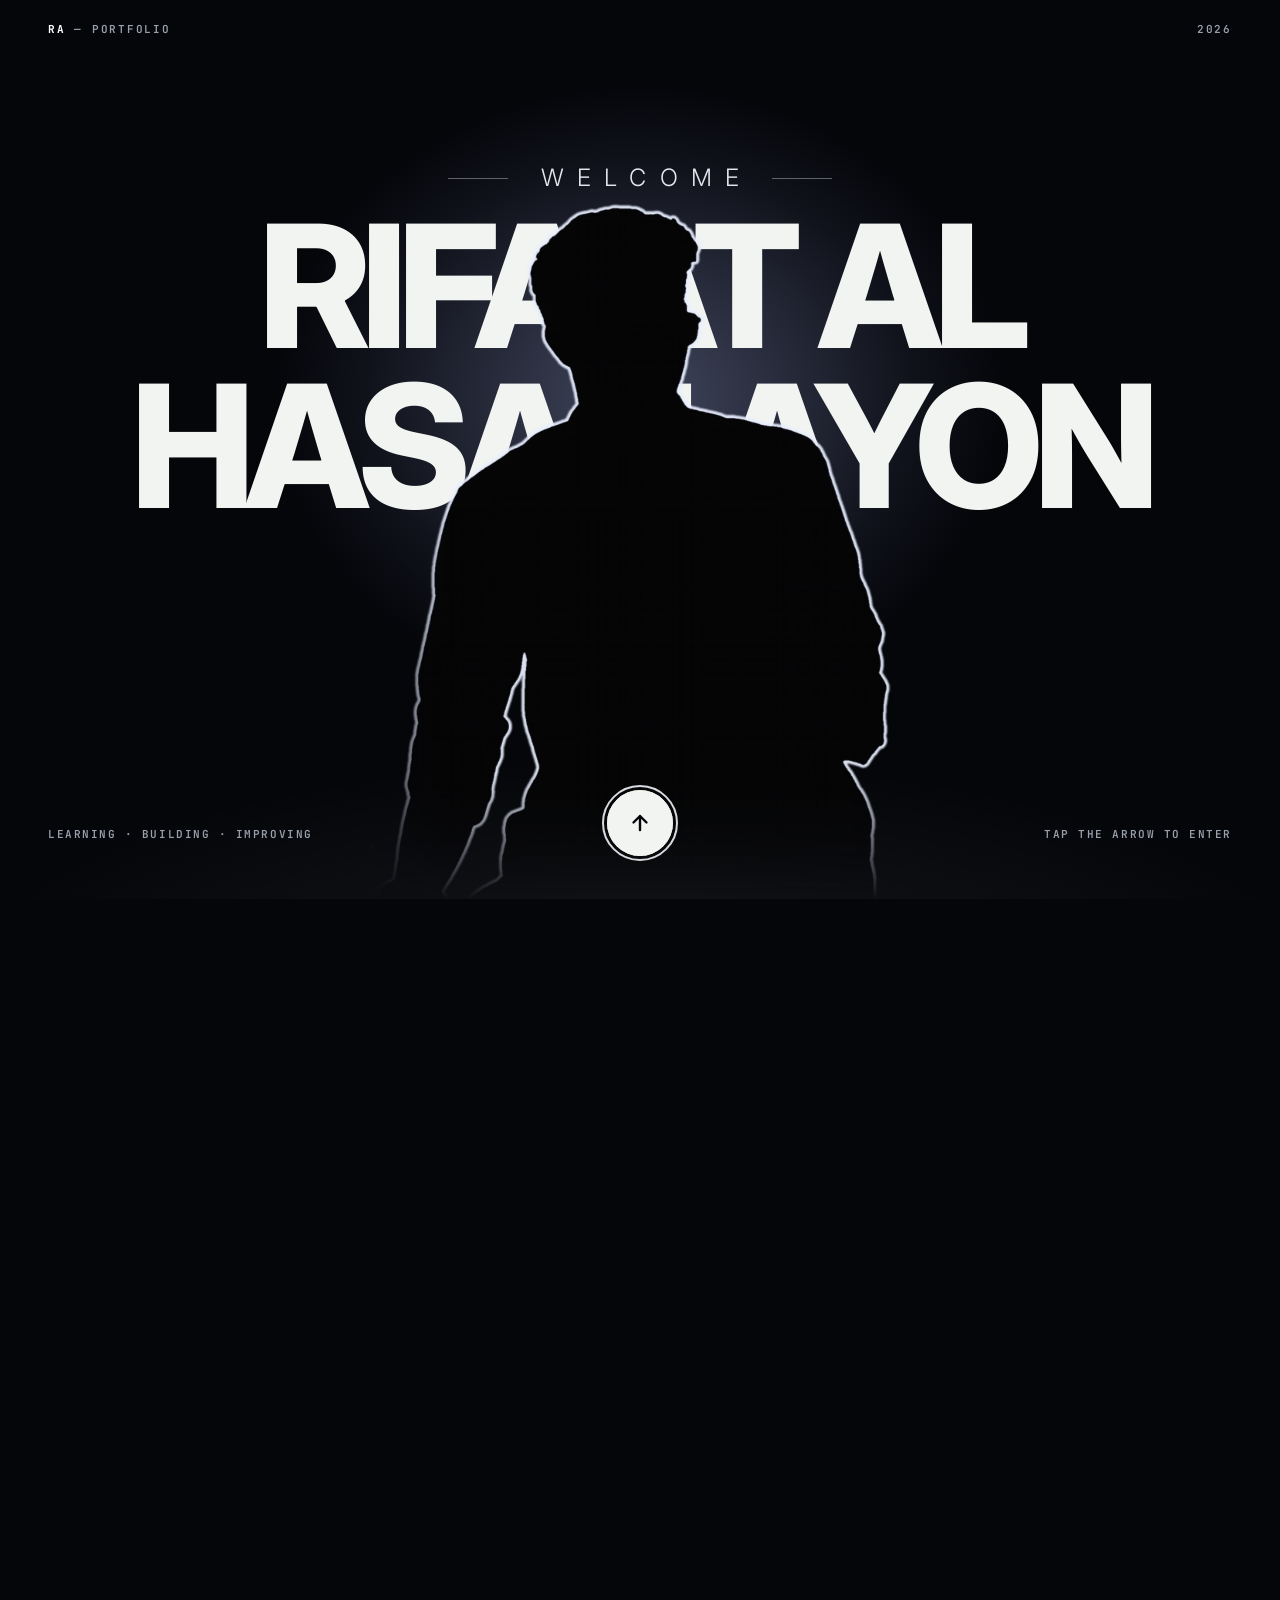
==== index.html @ 9854d2eb "Update index.html" ====
<!doctype html>
<html lang="en">
<head>
<meta charset="utf-8">
<meta name="viewport" content="width=device-width,initial-scale=1,viewport-fit=cover">
<meta name="theme-color" content="#05060a">
<meta name="color-scheme" content="dark">
<title>Rifaat Al Hasan Ayon — Software Engineering Student &amp; Android Customizer</title>
<meta name="description" content="First-year Software Engineering student at Daffodil International University. Builder of KeySprint Cafe, Neon City and EchoLink. Learning · Building · Improving.">
<meta property="og:type" content="website">
<meta property="og:title" content="Rifaat Al Hasan Ayon — Software Engineering Student">
<meta property="og:description" content="First-year Software Engineering student at Daffodil International University. Builder of KeySprint Cafe, Neon City and EchoLink. Learning · Building · Improving.">
<meta property="og:url" content="https://alhasanayon26.github.io/Al-Hasan-Ayon/"><link rel="canonical" href="https://alhasanayon26.github.io/Al-Hasan-Ayon/"><meta property="og:locale" content="en_US">
<meta property="og:image" content="https://alhasanayon26.github.io/Al-Hasan-Ayon/preview.jpg?v=4"><meta property="og:image:secure_url" content="https://alhasanayon26.github.io/Al-Hasan-Ayon/preview.jpg?v=4"><meta property="og:image:type" content="image/jpeg">
<meta property="og:image:width" content="1200"><meta property="og:image:height" content="630"><meta property="og:image:alt" content="Rifaat Al Hasan Ayon — Software Engineering Student"><meta property="og:site_name" content="Rifaat Al Hasan Ayon">
<meta name="twitter:card" content="summary_large_image">
<meta name="twitter:title" content="Rifaat Al Hasan Ayon — Software Engineering Student">
<meta name="twitter:description" content="First-year Software Engineering student at Daffodil International University. Builder of KeySprint Cafe, Neon City and EchoLink. Learning · Building · Improving.">
<meta name="twitter:image" content="https://alhasanayon26.github.io/Al-Hasan-Ayon/preview.jpg?v=4"><meta name="twitter:image:alt" content="Rifaat Al Hasan Ayon — Software Engineering Student">
<script type="application/ld+json">{"@context":"https://schema.org","@type":"Person","name":"Rifaat Al Hasan Ayon","image":"https://imgproxy.gamma.app/resize/quality:80/resizing_type:fit/width:2000/https://cdn.gamma.app/8jzavov73mvmwgk/5b1c393b6f5b474b918b7d18665056ca/original/WhatsApp-Image-2026-10-31-at-02.31.56-modified.png","alumniOf":{"@type":"CollegeOrUniversity","name":"Daffodil International University"},"sameAs":["https://github.com/alhasanayon26","https://www.linkedin.com/in/alhasanayon26"]}</script>
<link rel="icon" href="data:image/svg+xml,%3Csvg xmlns='http://www.w3.org/2000/svg' viewBox='0 0 48 48'%3E%3Crect width='48' height='48' rx='13' fill='white'/%3E%3Cpath fill='%230a0c0e' d='M24.00 6.00L29.19 17.00L18.81 17.00ZM16.92 21.00L31.08 21.00L35.81 31.00L24.00 25.80L12.19 31.00ZM10.31 35.00L19.81 35.00L16.03 43.00L6.53 43.00ZM28.19 35.00L37.69 35.00L41.47 43.00L31.97 43.00Z'/%3E%3C/svg%3E">
<link rel="preconnect" href="https://fonts.googleapis.com"><link rel="preconnect" href="https://fonts.gstatic.com" crossorigin>
<link href="https://fonts.googleapis.com/css2?family=Inter:wght@300;400;500;600;700;800&family=JetBrains+Mono:wght@500;600;700&family=Reem+Kufi:wght@500;700&family=Shippori+Mincho:wght@500;700;800&display=swap" rel="stylesheet" media="print" onload="this.media='all'"><noscript><link href="https://fonts.googleapis.com/css2?family=Inter:wght@300;400;500;600;700;800&family=JetBrains+Mono:wght@500;600;700&family=Reem+Kufi:wght@500;700&family=Shippori+Mincho:wght@500;700;800&display=swap" rel="stylesheet"></noscript>
<script>document.documentElement.className='js'+(location.hash.length>1?' entered':' is-splash pre')</script>
<style>
:root{color-scheme:dark;--bg:#05060a;--text:#f2f4f1;--muted:#9aa3ad;--subtle:#7a8490;--line:rgba(255,255,255,.1);--line2:rgba(255,255,255,.22);--pop:#c7f36b;--r:22px;--out:cubic-bezier(.16,1,.3,1);--curtain:cubic-bezier(.77,0,.18,1)}
*,::before,::after{box-sizing:border-box}
html{overflow-x:clip;scroll-behavior:smooth;scroll-padding-top:84px;scrollbar-gutter:stable;-webkit-text-size-adjust:100%;background:var(--bg)}
html.is-splash,html.is-splash body{overflow:hidden;height:100%}
body{margin:0;background:transparent;color:var(--text);font:15px/1.7 Inter,system-ui,-apple-system,"Segoe UI",Roboto,sans-serif;-webkit-font-smoothing:antialiased;overflow-x:clip;text-wrap:pretty}
h1,h2,h3,h4,p,ul{margin:0}h1,h2,h3{letter-spacing:-.045em}ul{padding:0}
a{color:inherit;text-decoration:none}img,svg{display:block}
::selection{background:#f2f4f1;color:#05060a}
:focus-visible{outline:2px solid #fff;outline-offset:3px;border-radius:6px}main:focus{outline:none}
.wrap{width:min(1160px,calc(100% - 40px));margin-inline:auto}
html.pre header,html.pre main,html.pre footer,html.pre .mt{visibility:hidden}
/* ambient: static layers, painted once */
.bg{position:fixed;inset:0;z-index:-2;background:radial-gradient(60% 50% at 88% -8%,rgba(86,98,170,.22),transparent 70%),radial-gradient(50% 42% at -6% 62%,rgba(40,70,110,.16),transparent 70%),var(--bg)}
.bg::after{content:"";position:absolute;inset:0;opacity:.3;background-image:linear-gradient(var(--line) 1px,transparent 1px),linear-gradient(90deg,var(--line) 1px,transparent 1px);background-size:64px 64px;-webkit-mask-image:radial-gradient(ellipse at 50% 15%,#000,transparent 70%);mask-image:radial-gradient(ellipse at 50% 15%,#000,transparent 70%)}
#spot{position:fixed;top:0;left:0;width:520px;height:520px;margin:-260px 0 0 -260px;border-radius:50%;pointer-events:none;z-index:-1;background:radial-gradient(circle,rgba(255,255,255,.055),transparent 65%);transition:transform .35s cubic-bezier(.2,.7,.2,1);transform:translate3d(-999px,-999px,0)}
#bar{position:fixed;top:0;left:0;right:0;height:2px;transform:scaleX(0);transform-origin:50% 100%;background:linear-gradient(90deg,#fff,var(--pop));z-index:90}
/* cards */
.glass{position:relative;overflow:hidden;border:1px solid var(--line);border-radius:var(--r);background:linear-gradient(160deg,rgba(255,255,255,.05),rgba(255,255,255,.018));box-shadow:inset 0 1px 0 rgba(255,255,255,.06),0 24px 60px -34px rgba(0,0,0,.9);transition:border-color .3s}
.glass::before{content:"";position:absolute;inset:0;background:radial-gradient(420px circle at var(--mx,50%) var(--my,0%),rgba(255,255,255,.08),transparent 60%);opacity:0;transition:opacity .35s;pointer-events:none}
.glass:hover{border-color:var(--line2)}.glass:hover::before{opacity:1}
.tilt{transition:transform .5s var(--out),border-color .3s}
.tilt.on{transform:perspective(900px) rotateX(var(--rx,0deg)) rotateY(var(--ry,0deg))}
/* nav */
header{position:fixed;top:12px;left:0;right:0;z-index:60;pointer-events:none;transition:top .4s var(--out)}
header.scrolled{top:8px}
nav{pointer-events:auto;position:relative;display:flex;align-items:center;gap:16px;padding:8px 10px 8px 16px;border-radius:999px;background:rgba(8,10,14,.94);transition:box-shadow .4s}
header.scrolled nav{box-shadow:0 18px 40px -16px rgba(0,0,0,.85),0 0 0 1px rgba(255,255,255,.14)}
.brand{display:flex;align-items:center;gap:10px;font-weight:700;letter-spacing:-.02em;white-space:nowrap}
.mark{position:relative;width:36px;height:36px;border-radius:11px;display:block;overflow:hidden;flex:none;background:#fff;box-shadow:0 6px 18px -6px rgba(255,255,255,.4),0 0 0 1px rgba(255,255,255,.06);transition:transform .45s var(--out),box-shadow .45s var(--out)}
.mark .logo{display:block;width:100%;height:100%}
.mark::after{content:"";position:absolute;inset:-20% auto -20% -60%;width:40%;transform:skewX(-20deg);background:linear-gradient(90deg,transparent,rgba(10,12,14,.16),transparent);opacity:0;pointer-events:none}
.brand:hover .mark{transform:translateY(-1px) scale(1.04);box-shadow:0 10px 26px -8px rgba(255,255,255,.6),0 0 0 1px rgba(255,255,255,.1)}
.brand:hover .mark::after{opacity:1;animation:lgsheen .9s var(--out)}
@keyframes lgsheen{to{left:130%}}
.links{display:flex;gap:2px;margin:0 auto;padding:0;list-style:none}
.links a{position:relative;display:block;padding:7px 14px;border-radius:999px;color:var(--muted);font-size:13px;font-weight:550;transition:color .25s,background .25s}
.links a::after{content:"";position:absolute;left:50%;bottom:3px;width:18px;height:2px;margin-left:-9px;border-radius:2px;background:#fff;transform:scaleX(0);transition:transform .35s var(--out)}
.links a:hover,.links a.on{color:var(--text);background:rgba(255,255,255,.06)}.links a:hover::after,.links a.on::after{transform:none}
.btn{display:inline-flex;align-items:center;justify-content:center;gap:9px;min-height:44px;padding:0 20px;border-radius:999px;border:1px solid var(--line);background:rgba(255,255,255,.03);color:var(--text);font:650 13px Inter,system-ui,sans-serif;cursor:pointer;transition:transform .35s var(--out),translate .4s var(--out),background .25s,border-color .25s,box-shadow .35s}
.btn:hover{transform:translateY(-2px);border-color:rgba(255,255,255,.4);background:rgba(255,255,255,.08)}.btn:active{transform:translateY(0) scale(.97)}
.btn.p{background:#f2f4f1;border-color:#f2f4f1;color:#0a0c0e}.btn.p:hover{background:#fff;box-shadow:0 12px 30px -10px rgba(255,255,255,.4)}
.burger{display:none;width:42px;height:42px;border-radius:50%;border:1px solid var(--line);background:rgba(255,255,255,.04);cursor:pointer;place-items:center}
.burger svg{width:20px;height:20px;fill:none;stroke:var(--text);stroke-width:2;stroke-linecap:round}
/* hero */
.hero{--ph:min(86vh,960px);--ph:min(86svh,960px);--pw:calc(var(--ph)*.69);position:relative;height:100vh;height:100svh;min-height:620px;overflow:hidden;isolation:isolate;text-align:center;background:#05060a}
.h-bg{position:absolute;inset:0;z-index:0;background:radial-gradient(ellipse 26% 44% at 50% 40%,rgba(255,255,255,.16),rgba(255,255,255,.05) 48%,transparent 74%),radial-gradient(ellipse 90% 55% at 50% 0%,rgba(80,90,130,.26),transparent 70%)}
.hero::after{content:"";position:absolute;left:0;right:0;bottom:0;height:30%;z-index:2;pointer-events:none;background:linear-gradient(180deg,transparent,#05060a 80%)}
.h-top{position:absolute;left:0;right:0;top:92px;z-index:5;display:flex;justify-content:space-between;align-items:center;width:min(1160px,calc(100% - 40px));margin:0 auto}
.h-clock{font:600 12px 'JetBrains Mono',monospace;letter-spacing:.14em;color:var(--muted)}
.chip{display:inline-flex;align-items:center;gap:9px;padding:7px 15px;border-radius:999px;font-size:12px;font-weight:650;white-space:nowrap;border:1px solid rgba(255,255,255,.16);background:rgba(255,255,255,.06)}
.dot{position:relative;width:7px;height:7px;border-radius:50%;background:var(--pop)}
.dot::after{content:"";position:absolute;inset:0;border-radius:50%;background:var(--pop);animation:dotp 2s ease-out infinite}
@keyframes dotp{to{transform:scale(3.2);opacity:0}}
.hero h1{position:absolute;left:0;right:0;z-index:1;bottom:calc(var(--ph)*.8 - .95em);display:grid;grid-template-columns:1fr calc(var(--pw)*.46) 1fr;font-size:clamp(2.4rem,5.4vw,7rem);font-weight:800;line-height:.95;letter-spacing:-.05em;text-transform:uppercase;white-space:nowrap;color:#f2f4f1}
.hw{display:block;overflow:hidden;padding-bottom:.12em;margin-bottom:-.12em}.hw>i{display:block;font-style:normal}
.hero h1 .hw:nth-child(1){justify-self:end;grid-column:1}.hero h1 .hw:nth-child(2){justify-self:start;grid-column:3}
.portrait{position:absolute;bottom:0;left:50%;translate:-50% 0;z-index:3;height:var(--ph);aspect-ratio:760/1102;-webkit-mask-image:linear-gradient(180deg,#000 60%,transparent 99%);mask-image:linear-gradient(180deg,#000 60%,transparent 99%)}
.portrait img{width:100%;height:100%;object-fit:cover}
.h-bottom{position:absolute;left:0;right:0;bottom:clamp(22px,5.5vh,56px);z-index:4;display:flex;flex-direction:column;align-items:center;gap:16px}
.role{font:600 15px 'JetBrains Mono',monospace;color:#aab4c8;min-height:1.7em;text-shadow:0 2px 18px #000}
.role::after{content:"▍";color:#fff;animation:blink 1s steps(1) infinite}@keyframes blink{50%{opacity:0}}
.row{display:flex;flex-wrap:wrap;gap:12px;justify-content:center}
.hero .btn:not(.p){background:rgba(8,10,14,.6)}
.h-side{position:absolute;left:max(20px,calc((100% - 1160px)/2));bottom:clamp(30px,6vh,64px);z-index:4;font:600 11px/1.7 'JetBrains Mono',monospace;letter-spacing:.14em;text-transform:uppercase;color:var(--subtle);text-align:left}
.intro{padding:34px 0 8px;text-align:center}.intro .lead{margin:0 auto;max-width:820px;color:var(--muted);font-size:16px}.lead b{color:var(--text);font-weight:600}
/* entrance (only armed by JS) */
html.js:not(.entered) .hw>i{transform:translateY(108%)}
html.entered .hw>i{animation:up 1.1s var(--out) both;animation-delay:calc(.1s + var(--i)*.12s)}
@keyframes up{from{transform:translateY(108%)}}
html.js:not(.entered) .rise{opacity:0}
html.entered .rise{animation:rise 1.2s var(--out) both;animation-delay:var(--d,0s)}
@keyframes rise{from{opacity:0;transform:translateY(48px)}}
html.js:not(.entered) header nav{opacity:0}
html.entered header nav{animation:navin .9s var(--out) .45s both}
@keyframes navin{from{opacity:0;transform:translateY(-26px)}}
.portrait img{filter:none}.portrait img.spx{filter:brightness(.88)}
/* suit reveal: inside the spotlight the original photo (glasses, hair, shirt) steps aside so only the suit shows */
.portrait.suit img:not(.spx){-webkit-mask-image:radial-gradient(circle var(--r,0px) at var(--sx,50%) var(--sy,50%),transparent 0,transparent 62%,#000 82%);mask-image:radial-gradient(circle var(--r,0px) at var(--sx,50%) var(--sy,50%),transparent 0,transparent 62%,#000 82%)}
.portrait img.spx{position:absolute;inset:0;pointer-events:none;visibility:hidden;-webkit-mask-image:radial-gradient(circle var(--r,0px) at var(--sx,50%) var(--sy,50%),#000 0,#000 58%,transparent 100%);mask-image:radial-gradient(circle var(--r,0px) at var(--sx,50%) var(--sy,50%),#000 0,#000 58%,transparent 100%)}
.sp-say{position:fixed;left:0;top:0;z-index:80;pointer-events:none;opacity:0;transition:opacity .2s;padding:9px 15px;border-radius:999px;font:650 13px Inter,system-ui,sans-serif;color:#f2f4f1;white-space:nowrap;background:rgba(8,10,14,.86);border:1px solid rgba(255,255,255,.22);box-shadow:0 10px 30px -10px rgba(0,0,0,.7)}
.sp-say.on{opacity:1}
/* pixel build: hero photo/text stay hidden while their dots assemble; the background is untouched */
html.px-run .hero h1,html.px-run .hero .h-top,html.px-run .hero .h-bottom,html.px-run .hero .h-side{opacity:0!important}
/* portrait drawing: the real photo stays hidden while it is sketched and painted on a canvas */
html.dr-run .hero .portrait>img{opacity:0}
html.px-run .hero .hw>i,html.px-run .hero .rise,html.px-done .hero .hw>i,html.px-done .hero .rise{animation:none!important;transform:none!important}
html.px-done .hero .rise{opacity:1}
html.px-done .hero h1,html.px-done .hero .h-top,html.px-done .hero .h-bottom,html.px-done .hero .h-side{transition:opacity .3s}
/* sections */
section{position:relative;padding:84px 0}
section[id]:not(.hero)::before{content:"";position:absolute;top:0;left:50%;width:min(1160px,calc(100% - 40px));height:1px;translate:-50% 0;background:linear-gradient(90deg,transparent,rgba(255,255,255,.16),transparent)}
main{counter-reset:s}section[id]:not(.hero){counter-increment:s}
.eye{display:inline-flex;align-items:center;gap:12px;margin-bottom:16px;font:600 11px 'JetBrains Mono',monospace;letter-spacing:.22em;text-transform:uppercase;color:var(--muted)}
.eye::before{content:"";width:28px;height:1px;background:rgba(255,255,255,.4)}
section>.wrap>.sh:first-child .eye::before{content:"0" counter(s);width:auto;height:auto;background:none;color:#fff}
.sh{display:flex;justify-content:space-between;align-items:end;gap:28px;margin-bottom:48px;flex-wrap:wrap}
h2{font-size:clamp(2.2rem,5vw,4.3rem);font-weight:800;letter-spacing:-.05em;line-height:.95;text-transform:uppercase;text-wrap:balance;max-width:860px}
.sh p{color:var(--muted);max-width:360px;font-size:14px}
.stats{display:grid;gap:16px}.stat{padding:26px}.stat b{display:block;font-size:3.2rem;font-weight:800;letter-spacing:-.06em;line-height:1}
.stat span{display:block;margin-top:10px;font:600 11px 'JetBrains Mono',monospace;letter-spacing:.12em;text-transform:uppercase;color:var(--muted)}
.two{display:grid;grid-template-columns:1.1fr .9fr;gap:20px}.pad{padding:34px}.pad p{color:var(--muted);font-size:17px;line-height:1.75}.pad p+p{margin-top:16px}
/* marquee */
.mq{overflow:hidden;border-block:1px solid var(--line);padding:26px 0;-webkit-mask-image:linear-gradient(90deg,transparent,#000 12%,#000 88%,transparent);mask-image:linear-gradient(90deg,transparent,#000 12%,#000 88%,transparent)}
.mq div{display:flex;gap:56px;width:max-content;will-change:transform;animation:mq 44s linear infinite;font:800 clamp(30px,4.4vw,58px)/1 Inter,system-ui,sans-serif;letter-spacing:-.04em;text-transform:uppercase;color:transparent;-webkit-text-stroke:1px rgba(255,255,255,.26)}
.mq span::before{content:"✦";color:rgba(255,255,255,.35);-webkit-text-stroke:0;margin-right:56px;font-size:.5em;vertical-align:middle}
@keyframes mq{to{transform:translate3d(-50%,0,0)}}
.paused,.paused *,.paused ::before{animation-play-state:paused!important}
/* projects */
.stack{position:relative;padding-bottom:10px}
.sc{display:grid;grid-template-columns:1.05fr .95fr;margin-bottom:44px;border-radius:30px;background:linear-gradient(150deg,#10131a,#0a0c11)}
.stack .sc:nth-child(1){--k:0}.stack .sc:nth-child(2){--k:1}.stack .sc:nth-child(3){--k:2}
.sc:nth-child(even) .vis{order:2;border-right:0;border-left:1px solid var(--line)}
.stack .sc{background-color:#0b0d12!important}
/* cards stack on every screen size; JS sets --stk so a card taller than the screen still sticks with its bottom in view */
.sc{position:sticky;top:var(--stk,calc(92px + var(--k,0)*16px))}
.vis{position:relative;min-height:380px;overflow:hidden;background:#080a0f;border-right:1px solid var(--line)}
.vis::after{content:"";position:absolute;inset:0;background:radial-gradient(circle at 50% 120%,var(--pa),transparent 60%);opacity:.16;pointer-events:none}
.inf{position:relative;padding:40px 38px;display:flex;flex-direction:column;gap:16px;justify-content:center}
.num{position:absolute;top:22px;right:30px;font:700 12px 'JetBrains Mono',monospace;letter-spacing:.14em;color:var(--subtle)}
.inf small{font:600 11px 'JetBrains Mono',monospace;letter-spacing:.2em;text-transform:uppercase;color:var(--muted)}
.inf h3{font-size:clamp(1.9rem,3.2vw,2.9rem);font-weight:800;line-height:1.02;text-transform:uppercase;letter-spacing:-.05em}
.inf>p{color:var(--muted);font-size:15px}
.ft{list-style:none;display:grid;grid-template-columns:1fr 1fr;gap:9px 14px}
.ft li{display:flex;gap:9px;align-items:center;font-size:13px;font-weight:550}.ft li::before{content:"";width:5px;height:5px;border-radius:50%;background:#f2f4f1;flex:none}
.tech{display:flex;flex-wrap:wrap;gap:6px}.tech span{padding:4px 10px;border-radius:999px;border:1px solid var(--line);color:var(--muted);font:500 11px 'JetBrains Mono',monospace;letter-spacing:.04em}
.res{padding:12px 16px;border-radius:14px;background:rgba(255,255,255,.035);border:1px solid var(--line);color:var(--muted);font-size:13.5px}
.res b{margin-right:8px;color:#f2f4f1;font:700 11px 'JetBrains Mono',monospace;letter-spacing:.12em;text-transform:uppercase}
.lk{display:flex;gap:10px;margin-top:6px;flex-wrap:wrap}
.win{position:absolute;inset:34px 28px;border-radius:18px;background:rgba(10,14,16,.85);border:1px solid var(--line);box-shadow:0 30px 60px -20px #000;padding:18px 20px;display:flex;flex-direction:column;gap:16px}
.dots{display:flex;gap:7px;align-items:center}.dots i{width:10px;height:10px;border-radius:50%;background:#ff6b6b}.dots i:nth-child(2){background:#ffd166}.dots i:nth-child(3){background:#6bd66b}.dots span{margin-left:12px;font:600 11px 'JetBrains Mono',monospace;color:var(--subtle)}
.ty{font:500 19px/1.6 'JetBrains Mono',monospace;color:var(--subtle);min-height:92px}.ty b{color:#f2f4f1;font-weight:500}.ty u{text-decoration:none;border-left:2px solid #f2f4f1;margin-left:1px;animation:blink 1s steps(1) infinite}
.kb{display:grid;gap:6px;justify-content:center;margin-top:auto}.kb div{display:flex;gap:6px;justify-content:center}
.kb i{width:30px;height:30px;border-radius:8px;display:grid;place-items:center;font:600 11px 'JetBrains Mono',monospace;font-style:normal;color:var(--muted);background:rgba(255,255,255,.05);border:1px solid var(--line);border-bottom-width:3px;transition:background .12s,color .12s,transform .12s}
.kb i.k{background:#f2f4f1;color:#05060a;transform:translateY(2px)}
.stats2{display:flex;gap:10px;flex-wrap:wrap}.stats2 span{font:600 11px 'JetBrains Mono',monospace;padding:5px 11px;border-radius:999px;background:rgba(255,255,255,.06);border:1px solid var(--line)}
.vis svg{position:absolute;inset:0;width:100%;height:100%}
.tw{animation:tw 3s ease-in-out infinite}@keyframes tw{50%{opacity:.25}}
.rd{animation:rd 1.2s steps(24) infinite}@keyframes rd{to{stroke-dashoffset:-48}}
.car{animation:drive 5s ease-in-out infinite alternate}@keyframes drive{to{transform:translateX(40px)}}
.bar{transform-box:fill-box;transform-origin:bottom;animation:eq 1s ease-in-out infinite}.bar:nth-child(2){animation-delay:-.3s}.bar:nth-child(3){animation-delay:-.6s}.bar:nth-child(4){animation-delay:-.15s}.bar:nth-child(5){animation-delay:-.45s}@keyframes eq{50%{transform:scaleY(.3)}}
.ping{fill:none;stroke:#8cd8bd;transform-box:fill-box;transform-origin:center;opacity:0;animation:ping 3.2s linear infinite}
@keyframes ping{from{transform:scale(.05);opacity:.7}to{transform:scale(1);opacity:0}}
.code{position:absolute;top:26px;left:50%;transform:translateX(-50%);display:flex;gap:8px;z-index:2}.code b{width:38px;height:46px;border-radius:12px;display:grid;place-items:center;font:700 22px 'JetBrains Mono',monospace;background:rgba(14,19,22,.85);border:1px solid rgba(140,216,189,.4);color:#8cd8bd}
.big{padding:36px;margin-bottom:18px}.big p{color:var(--muted);max-width:820px;margin-top:12px}.big p:first-child{margin-top:0}
.ico{width:52px;height:52px;border-radius:16px;display:grid;place-items:center;font-size:24px;background:rgba(255,255,255,.05);border:1px solid rgba(255,255,255,.12)}
.exp{display:grid;grid-template-columns:repeat(3,1fr);gap:16px}.exp .glass{padding:22px}.exp h4{font-size:15px;margin:12px 0 6px;font-weight:650}.exp p{color:var(--muted);font-size:13px}
/* recognition, education */
.intro2{color:var(--muted);margin-bottom:22px}
.cert{display:grid;grid-template-columns:repeat(2,1fr);gap:18px}.cert .glass{padding:28px}.cert em{font:600 12px 'JetBrains Mono',monospace;letter-spacing:.1em;color:var(--muted)}
.cert h3{font-size:1.3rem;margin:8px 0 4px;font-weight:650}.cert b{font-size:14px;font-weight:600}.cert p{color:var(--muted);font-size:14px;margin-top:10px}
.tl{position:relative;display:grid;gap:18px;padding-left:34px}
.tl::before{content:"";position:absolute;left:8px;top:8px;bottom:8px;width:2px;background:linear-gradient(rgba(255,255,255,.5),transparent)}
.tl .glass{padding:24px 28px;overflow:visible}.tl .glass::after{content:"";position:absolute;left:-33px;top:30px;width:12px;height:12px;border-radius:50%;background:#f2f4f1;box-shadow:0 0 0 5px rgba(255,255,255,.1)}
.tl time{font:600 12px 'JetBrains Mono',monospace;letter-spacing:.1em;color:var(--muted)}.tl h3{font-size:1.2rem;margin:6px 0 4px;font-weight:650}.tl p{color:var(--muted);font-size:14px}
.tl a{color:var(--text);border-bottom:1px solid rgba(255,255,255,.25);transition:border-color .25s}.tl a:hover{border-color:#fff}
/* skills + community */
.sk{display:grid;grid-template-columns:repeat(2,1fr);gap:18px}.sk .glass{padding:26px}.sk h3{margin-bottom:16px;font-size:12px;font-weight:700;letter-spacing:.2em;text-transform:uppercase;color:var(--muted)}
.tags{display:flex;flex-wrap:wrap;gap:8px}.tags span{padding:7px 14px;border-radius:999px;border:1px solid var(--line);font-size:13px;font-weight:500;transition:background .25s,color .25s,border-color .25s,transform .35s var(--out)}
.tags span:hover{background:#f2f4f1;border-color:#f2f4f1;color:#0a0c0e;transform:translateY(-2px)}
.add,.beyond{display:grid;grid-template-columns:repeat(4,1fr);gap:14px}.add .glass{padding:22px}.beyond .glass{padding:24px}
.add h4,.beyond h4{margin:12px 0 6px;font-size:15px;font-weight:650}.add p,.beyond p{font-size:13px;color:var(--muted)}
.club{padding:36px;display:grid;grid-template-columns:1fr 1fr;gap:34px}.club h3{font-size:1.5rem;font-weight:800;text-transform:uppercase;letter-spacing:-.04em}
.club .m{display:block;margin:6px 0 14px;font:600 12px 'JetBrains Mono',monospace;letter-spacing:.06em;color:var(--muted)}.club p{color:var(--muted);font-size:14px}.club p+p{margin-top:12px}.club h4{margin-bottom:10px;font-weight:650}
.ct{padding:56px;display:grid;grid-template-columns:1fr 1fr;gap:40px}.ct h2{font-size:clamp(2.6rem,6vw,5.2rem)}
.grad{background:linear-gradient(100deg,#fff,#7e8794 85%);-webkit-background-clip:text;background-clip:text;color:transparent}
.info{display:grid;gap:12px;align-content:center}.info a,.info>div{display:flex;gap:14px;align-items:flex-start;padding:16px 18px;border-radius:16px;background:rgba(255,255,255,.03);border:1px solid var(--line);transition:border-color .25s,transform .4s var(--out)}
.info a:hover{border-color:rgba(255,255,255,.35);transform:translateX(6px)}.info small{display:block;color:var(--subtle);font:600 11px 'JetBrains Mono',monospace;text-transform:uppercase;letter-spacing:.1em}.info span{font-size:14px;font-weight:550}
.quote{margin:46px auto 0;max-width:820px;text-align:center;font-size:clamp(1.15rem,2.2vw,1.6rem);font-weight:500;letter-spacing:-.02em;color:var(--muted)}.quote b{color:var(--text);font-weight:600}
footer{padding:36px 0 50px;text-align:center;border-top:1px solid var(--line);color:var(--subtle);font:500 11px 'JetBrains Mono',monospace;letter-spacing:.14em;text-transform:uppercase}footer b{color:var(--text)}
.skip{position:fixed;left:12px;top:-60px;z-index:2000;padding:10px 16px;border-radius:999px;background:#f2f4f1;color:#10150b;font-weight:700;transition:top .2s}.skip:focus{top:12px}
.mt{position:fixed;right:16px;bottom:16px;z-index:70;display:flex;align-items:center;gap:8px;padding:9px 14px;font:600 12px Inter,sans-serif;color:var(--text);cursor:pointer;border-radius:999px;border:1px solid var(--line);background:rgba(10,12,17,.85);transition:border-color .25s,transform .35s var(--out)}
.mt:hover{border-color:rgba(255,255,255,.4);transform:translateY(-2px)}.mt i{width:7px;height:7px;border-radius:50%;background:var(--pop)}
h2,h3,h4,p,li,.chip,.ico,.quote,.role,.stat b{transition:translate .45s var(--out)}
/* reveal */
.rv{opacity:0;translate:0 28px;transition:opacity .9s var(--out),translate .9s var(--out);transition-delay:var(--d,0s)}.rv.in{opacity:1;translate:0 0}
/* ===== splash ===== */
#splash{display:none}
html.is-splash #splash{display:block;position:fixed;inset:0;z-index:1000;--h:min(88vh,128vw);--h:min(88svh,128vw);transition:transform 1.2s var(--curtain);overscroll-behavior:none;touch-action:none}
#splash::after{content:"";position:absolute;left:-6%;right:-6%;top:calc(100% - 1px);height:16vh;background:#05060a;border-radius:0 0 50% 50%/0 0 100% 100%}
#splash.lift{transform:translateY(calc(-100% - 17vh))}
.sp-in{position:absolute;inset:0;overflow:hidden;background:radial-gradient(ellipse 38% 46% at 50% 44%,rgba(150,160,210,.42),rgba(90,98,140,.14) 55%,transparent 75%),radial-gradient(ellipse 80% 40% at 50% 112%,rgba(255,255,255,.08),transparent 70%),#05060a}
.sp-top{position:absolute;top:0;left:0;right:0;z-index:4;display:flex;justify-content:space-between;padding:22px clamp(20px,4vw,48px);font:600 11px 'JetBrains Mono',monospace;letter-spacing:.16em;text-transform:uppercase;color:#98a1ab}
.sp-top b{color:#fff;font-weight:700}
.sp-name{position:absolute;left:0;right:0;z-index:1;bottom:calc(var(--h)*.67 - .9em);font-size:clamp(2.6rem,min(13.4vw,19vh),12rem);font-size:clamp(2.6rem,min(13.4vw,19svh),12rem);font-weight:800;line-height:.9;letter-spacing:-.055em;text-transform:uppercase;text-align:center;white-space:nowrap;color:#f2f4f1}
.sp-name span{display:block;overflow:hidden;padding:.04em 0 .1em;margin-bottom:-.1em}.sp-name i{display:block;font-style:normal}
.sp-fig{position:absolute;left:50%;bottom:0;z-index:2;height:var(--h);aspect-ratio:471/683;translate:-50% 0}
.sp-fig img{width:100%;height:100%;transition:transform 1.2s var(--curtain);-webkit-mask-image:linear-gradient(180deg,#000 84%,transparent 100%),linear-gradient(90deg,transparent 0,#000 15%);-webkit-mask-composite:source-in;mask-image:linear-gradient(180deg,#000 84%,transparent 100%),linear-gradient(90deg,transparent 0,#000 15%);mask-composite:intersect}
#splash.lift .sp-fig img{transform:translateY(-16vh)}
.sp-wel{position:absolute;left:0;right:0;z-index:3;bottom:calc(var(--h)*.87 + 12px);display:flex;justify-content:center;align-items:center;gap:20px;font-weight:300;font-size:clamp(1rem,2.2vw,1.5rem);letter-spacing:.55em;text-indent:.55em;text-transform:uppercase;color:#e4e8ee}
.sp-wel::before,.sp-wel::after{content:"";width:clamp(24px,5vw,60px);height:1px;background:rgba(255,255,255,.35)}
.sp-go{position:absolute;left:50%;bottom:clamp(20px,5vh,44px);bottom:clamp(20px,5svh,44px);translate:-50% 0;z-index:5;width:66px;height:66px;border:0;border-radius:50%;display:grid;place-items:center;background:#f2f4f1;color:#05060a;cursor:pointer;transition:transform .4s var(--out)}
.sp-go:hover{transform:scale(1.09)}.sp-go:active{transform:scale(.93)}
.sp-go svg{width:24px;height:24px;fill:none;stroke:currentColor;stroke-width:2.4;stroke-linecap:round;stroke-linejoin:round;animation:nudge 1.8s ease-in-out infinite}
.sp-go::before,.sp-go::after{content:"";position:absolute;inset:0;border-radius:50%;border:1px solid rgba(242,244,241,.6);animation:ring 2.6s var(--out) infinite;pointer-events:none}.sp-go::after{animation-delay:1.3s}
@keyframes nudge{50%{transform:translateY(-5px)}}@keyframes ring{from{transform:scale(1);opacity:.7}to{transform:scale(2.2);opacity:0}}
.sp-l,.sp-r{position:absolute;z-index:4;bottom:clamp(30px,7vh,56px);font:600 11px/1.7 'JetBrains Mono',monospace;letter-spacing:.14em;text-transform:uppercase;color:#98a1ab}
.sp-l{left:clamp(20px,4vw,48px)}.sp-r{right:clamp(20px,4vw,48px);text-align:right}
/* splash entrance, starts once fonts are ready */
#splash:not(.ready) *,#splash:not(.ready) ::before,#splash:not(.ready) ::after{animation-play-state:paused!important}
.sp-name i{animation:up 1.25s var(--out) both;animation-delay:calc(.2s + var(--i)*.15s)}
.sp-fig{animation:figin 1.7s var(--out) .45s both}@keyframes figin{from{opacity:0;transform:translateY(9vh)}}
.sp-wel{animation:fade 1.2s ease 1.05s both}.sp-top{animation:fade 1.2s ease 1.2s both}.sp-l,.sp-r{animation:fade 1.2s ease 1.5s both}
.sp-go{animation:pop 1s var(--out) 1.4s both}
@keyframes fade{from{opacity:0}}@keyframes pop{from{opacity:0;transform:scale(.5)}}
/* ===== responsive ===== */
@media(max-width:920px){
 .sc{top:var(--stk,calc(74px + var(--k,0)*10px));margin-bottom:26px;border-radius:24px}
 .two,.club,.ct,.sc{grid-template-columns:1fr}.proj,.exp{grid-template-columns:1fr}.add,.beyond{grid-template-columns:repeat(2,1fr)}.cert,.sk{grid-template-columns:1fr}
 section{padding:56px 0}.sc:nth-child(even) .vis{order:0}.vis{min-height:300px;border:0!important;border-bottom:1px solid var(--line)!important}.inf{padding:28px 24px}.ft{grid-template-columns:1fr}
 .burger{display:grid}.links{position:absolute;top:calc(100% + 10px);left:0;right:0;flex-direction:column;gap:2px;margin:0;padding:10px;border-radius:24px;background:rgba(10,12,17,.97);border:1px solid var(--line);opacity:0;visibility:hidden;transform:translateY(-8px);transition:opacity .3s,transform .4s var(--out),visibility .3s}
 .links.open{opacity:1;visibility:visible;transform:none}.links a{padding:12px 16px}.links a::after{display:none}
 nav{justify-content:space-between}.ct{padding:28px}.sh{margin-bottom:36px}
 .hero{--ph:min(62vh,560px);--ph:min(62svh,560px);height:auto;min-height:100vh;min-height:100svh;display:flex;flex-direction:column;align-items:center;padding-top:150px}
 .h-top{top:84px;justify-content:center;flex-wrap:wrap;gap:6px 14px}
 .hero h1{position:relative;bottom:auto;display:flex;flex-direction:column;font-size:clamp(2.6rem,14vw,4.6rem);line-height:.92}
 .hero h1 .hw:nth-child(n){justify-self:auto}
 .portrait{position:relative;left:auto;translate:none;margin-top:-6px;flex:none}
 .h-bottom{position:relative;bottom:auto;margin-top:-90px;padding-bottom:30px}.hero::after{height:26%}
 
}
@media(max-width:560px){.sp-name{bottom:calc(var(--h)*.745 - .9em)}.sp-wel{bottom:calc(var(--h)*.9 + 12px)}.add,.beyond,.exp{grid-template-columns:1fr}.stat b{font-size:2.6rem}.mt{right:10px;bottom:10px}.sp-wel{letter-spacing:.4em;text-indent:.4em}}
/* ===== performance tiers ===== */
html[data-lite] #spot{display:none}
html[data-lite] nav{-webkit-backdrop-filter:none;backdrop-filter:none;background:rgba(8,10,14,.96)}
html[data-lite] .glass{box-shadow:none}html[data-lite] .glass::before{display:none}
html[data-lite] .tw,html[data-lite] .rd,html[data-lite] .ping,html[data-lite] .bar,html[data-lite] .car,html[data-lite] .dot::after,html[data-lite] .sp-go::before,html[data-lite] .sp-go::after{animation:none}
html[data-lite] .ping{opacity:0}
html[data-calm] *,html[data-calm] *::before,html[data-calm] *::after{animation:none!important;transition:none!important;scroll-behavior:auto!important}
html[data-calm] .rv{opacity:1;translate:none}
html[data-calm] #splash.lift{transition:opacity .3s linear!important;transform:none;opacity:0}


/* 4K crispness */
html{text-rendering:optimizeLegibility;-webkit-font-smoothing:antialiased;-moz-osx-font-smoothing:grayscale;font-optical-sizing:auto}
img{image-rendering:auto;-ms-interpolation-mode:bicubic}
svg{shape-rendering:geometricPrecision;text-rendering:geometricPrecision}
canvas{image-rendering:auto}
@media (min-resolution:1.5dppx),(min-width:2200px){.portrait img,.sp-fig img{image-rendering:high-quality}}
@media (min-width:2200px){html{font-size:18px}body{font-size:17px}}


/* ===== black & ash anime motion backgrounds ===== */
.ani{position:absolute;inset:0;overflow:hidden;pointer-events:none;z-index:0;contain:paint}
section:not(.hero)>.wrap{position:relative;z-index:1}
.ani,.ani *,.ani::before,.ani::after,.ani *::before,.ani *::after{animation-play-state:paused}
.ani.on,.ani.on *,.ani.on::before,.ani.on::after,.ani.on *::before,.ani.on *::after{animation-play-state:running}
/* hero: drifting ash petals */
.ani.petals{z-index:1}
.pt{position:absolute;top:-30px;left:var(--x);width:calc(var(--s)*1.7);height:calc(var(--s)*2.2);border-radius:100% 0 100% 0;background:linear-gradient(135deg,rgba(235,238,243,.85),rgba(150,156,166,.35));box-shadow:0 0 10px rgba(214,219,226,.25);opacity:0;animation:petal var(--d) linear var(--dl) infinite}
@keyframes petal{0%{transform:translate3d(0,-5vh,0) rotate(0) rotateY(0);opacity:0}8%{opacity:.75}50%{transform:translate3d(calc(var(--w)*.6),52vh,0) rotate(200deg) rotateY(55deg)}92%{opacity:.55}100%{transform:translate3d(var(--w),108vh,0) rotate(420deg) rotateY(100deg);opacity:0}}
/* about: HUD rings + vertical kana */
.ani.hud .rings{position:absolute;right:-180px;top:50%;width:620px;height:620px;margin-top:-310px;opacity:.5}
.ani.hud svg{position:absolute;inset:0;width:100%;height:100%;fill:none;stroke:rgba(214,219,226,.22);stroke-width:1}
.ani.hud .r1{animation:spin 60s linear infinite}.ani.hud .r2{animation:spin 38s linear infinite reverse}.ani.hud .r3{animation:spin 90s linear infinite}
@keyframes spin{to{transform:rotate(360deg)}}
.ani .vt{position:absolute;writing-mode:vertical-rl;font:800 clamp(54px,7vw,110px)/1 "Noto Sans JP","Hiragino Sans","Yu Gothic","Meiryo",sans-serif;letter-spacing:.12em;color:transparent;-webkit-text-stroke:1px rgba(214,219,226,.16);white-space:nowrap}
.ani.hud .vt{left:2%;top:8%;animation:vfloat 14s ease-in-out infinite alternate}
@keyframes vfloat{from{transform:translateY(-14px)}to{transform:translateY(22px)}}
/* projects: manga speed-line burst */
.ani.burst .b{position:absolute;left:50%;top:38%;width:2200px;height:2200px;margin:-1100px 0 0 -1100px;background:repeating-conic-gradient(from 0deg,rgba(214,219,226,.13) 0 .45deg,transparent .45deg 2.6deg);-webkit-mask-image:radial-gradient(circle,transparent 26%,#000 50%,transparent 68%);mask-image:radial-gradient(circle,transparent 26%,#000 50%,transparent 68%);animation:burst 70s linear infinite,impact 5s ease-in-out infinite}
.ani.burst .b2{width:1500px;height:1500px;margin:-750px 0 0 -750px;left:12%;top:78%;background:repeating-conic-gradient(from 7deg,rgba(214,219,226,.1) 0 .6deg,transparent .6deg 4deg);animation:burst 50s linear infinite reverse,impact 7s ease-in-out -2s infinite}
@keyframes burst{to{rotate:360deg}}
@keyframes impact{0%,100%{scale:1;opacity:.55}50%{scale:1.07;opacity:1}}
/* recognition: outlined marquee type */
.ani.type{display:flex;flex-direction:column;justify-content:center;gap:18px}
.ani.type .row{display:flex;white-space:nowrap;width:max-content;font:900 clamp(70px,10vw,150px)/1 Inter,system-ui,sans-serif;letter-spacing:-.04em;text-transform:uppercase;color:transparent;-webkit-text-stroke:1px rgba(214,219,226,.12);animation:mqa 46s linear infinite}
.ani.type .row:nth-child(2){animation-direction:reverse;animation-duration:58s;-webkit-text-stroke-color:rgba(214,219,226,.07)}
.ani.type span{padding-right:.6em}
@keyframes mqa{to{transform:translateX(-50%)}}
/* journey: anime rain */
.ani.rain{-webkit-mask-image:linear-gradient(180deg,transparent,#000 14%,#000 86%,transparent);mask-image:linear-gradient(180deg,transparent,#000 14%,#000 86%,transparent)}
.ani.rain::before,.ani.rain::after{content:"";position:absolute;inset:-35%;transform:rotate(14deg)}
.ani.rain::before{background:url("data:image/svg+xml;utf8,%3Csvg xmlns='http://www.w3.org/2000/svg' width='260' height='420'%3E%3Cline x1='167' y1='77' x2='167' y2='130' stroke='rgb%28214%2C219%2C226%29' stroke-opacity='0.54' stroke-width='1'/%3E%3Cline x1='39' y1='274' x2='39' y2='308' stroke='rgb%28214%2C219%2C226%29' stroke-opacity='0.41' stroke-width='1'/%3E%3Cline x1='31' y1='259' x2='31' y2='300' stroke='rgb%28214%2C219%2C226%29' stroke-opacity='0.27' stroke-width='1'/%3E%3Cline x1='224' y1='214' x2='224' y2='246' stroke='rgb%28214%2C219%2C226%29' stroke-opacity='0.36' stroke-width='1'/%3E%3Cline x1='219' y1='30' x2='219' y2='94' stroke='rgb%28214%2C219%2C226%29' stroke-opacity='0.31' stroke-width='1'/%3E%3Cline x1='116' y1='322' x2='116' y2='390' stroke='rgb%28214%2C219%2C226%29' stroke-opacity='0.51' stroke-width='1'/%3E%3Cline x1='33' y1='295' x2='33' y2='360' stroke='rgb%28214%2C219%2C226%29' stroke-opacity='0.43' stroke-width='1'/%3E%3C/svg%3E") 0 0/260px 420px;animation:fall1 1.3s linear infinite;opacity:.75}
.ani.rain::after{background:url("data:image/svg+xml;utf8,%3Csvg xmlns='http://www.w3.org/2000/svg' width='180' height='300'%3E%3Cline x1='58' y1='11' x2='58' y2='74' stroke='rgb%28214%2C219%2C226%29' stroke-opacity='0.64' stroke-width='1'/%3E%3Cline x1='76' y1='107' x2='76' y2='144' stroke='rgb%28214%2C219%2C226%29' stroke-opacity='0.49' stroke-width='1'/%3E%3Cline x1='148' y1='78' x2='148' y2='141' stroke='rgb%28214%2C219%2C226%29' stroke-opacity='0.62' stroke-width='1'/%3E%3Cline x1='48' y1='26' x2='48' y2='91' stroke='rgb%28214%2C219%2C226%29' stroke-opacity='0.51' stroke-width='1'/%3E%3Cline x1='50' y1='95' x2='50' y2='129' stroke='rgb%28214%2C219%2C226%29' stroke-opacity='0.5' stroke-width='1'/%3E%3C/svg%3E") 0 0/180px 300px;animation:fall2 .85s linear infinite;opacity:.45}
@keyframes fall1{to{background-position:0 420px}}@keyframes fall2{to{background-position:0 300px}}
/* skills: halftone screentone wave */
.ani.tone::before,.ani.tone::after{content:"";position:absolute;inset:0}
.ani.tone::before{background:radial-gradient(circle,rgba(214,219,226,.5) 1.3px,transparent 1.8px) 0 0/18px 18px;-webkit-mask-image:linear-gradient(115deg,transparent 30%,#000 50%,transparent 70%);mask-image:linear-gradient(115deg,transparent 30%,#000 50%,transparent 70%);-webkit-mask-size:300% 100%;mask-size:300% 100%;animation:toneSweep 9s step-end infinite;opacity:.35}
.ani.tone::after{background:radial-gradient(circle,rgba(214,219,226,.5) 2.4px,transparent 3px) 9px 9px/36px 36px;-webkit-mask-image:radial-gradient(ellipse at 100% 0,#000,transparent 55%);mask-image:radial-gradient(ellipse at 100% 0,#000,transparent 55%);opacity:.22;animation:none}
@keyframes toneSweep{0.000%{-webkit-mask-position:100.00% 0;mask-position:100.00% 0}0.463%{-webkit-mask-position:100.00% 0;mask-position:100.00% 0}0.926%{-webkit-mask-position:99.98% 0;mask-position:99.98% 0}1.389%{-webkit-mask-position:99.96% 0;mask-position:99.96% 0}1.852%{-webkit-mask-position:99.93% 0;mask-position:99.93% 0}2.315%{-webkit-mask-position:99.90% 0;mask-position:99.90% 0}2.778%{-webkit-mask-position:99.85% 0;mask-position:99.85% 0}3.241%{-webkit-mask-position:99.80% 0;mask-position:99.80% 0}3.704%{-webkit-mask-position:99.74% 0;mask-position:99.74% 0}4.167%{-webkit-mask-position:99.67% 0;mask-position:99.67% 0}4.630%{-webkit-mask-position:99.59% 0;mask-position:99.59% 0}5.093%{-webkit-mask-position:99.50% 0;mask-position:99.50% 0}5.556%{-webkit-mask-position:99.40% 0;mask-position:99.40% 0}6.019%{-webkit-mask-position:99.30% 0;mask-position:99.30% 0}6.481%{-webkit-mask-position:99.18% 0;mask-position:99.18% 0}6.944%{-webkit-mask-position:99.06% 0;mask-position:99.06% 0}7.407%{-webkit-mask-position:98.93% 0;mask-position:98.93% 0}7.870%{-webkit-mask-position:98.79% 0;mask-position:98.79% 0}8.333%{-webkit-mask-position:98.64% 0;mask-position:98.64% 0}8.796%{-webkit-mask-position:98.48% 0;mask-position:98.48% 0}9.259%{-webkit-mask-position:98.31% 0;mask-position:98.31% 0}9.722%{-webkit-mask-position:98.14% 0;mask-position:98.14% 0}10.185%{-webkit-mask-position:97.95% 0;mask-position:97.95% 0}10.648%{-webkit-mask-position:97.76% 0;mask-position:97.76% 0}11.111%{-webkit-mask-position:97.55% 0;mask-position:97.55% 0}11.574%{-webkit-mask-position:97.34% 0;mask-position:97.34% 0}12.037%{-webkit-mask-position:97.12% 0;mask-position:97.12% 0}12.500%{-webkit-mask-position:96.89% 0;mask-position:96.89% 0}12.963%{-webkit-mask-position:96.65% 0;mask-position:96.65% 0}13.426%{-webkit-mask-position:96.40% 0;mask-position:96.40% 0}13.889%{-webkit-mask-position:96.14% 0;mask-position:96.14% 0}14.352%{-webkit-mask-position:95.87% 0;mask-position:95.87% 0}14.815%{-webkit-mask-position:95.59% 0;mask-position:95.59% 0}15.278%{-webkit-mask-position:95.31% 0;mask-position:95.31% 0}15.741%{-webkit-mask-position:95.01% 0;mask-position:95.01% 0}16.204%{-webkit-mask-position:94.70% 0;mask-position:94.70% 0}16.667%{-webkit-mask-position:94.39% 0;mask-position:94.39% 0}17.130%{-webkit-mask-position:94.06% 0;mask-position:94.06% 0}17.593%{-webkit-mask-position:93.73% 0;mask-position:93.73% 0}18.056%{-webkit-mask-position:93.38% 0;mask-position:93.38% 0}18.519%{-webkit-mask-position:93.03% 0;mask-position:93.03% 0}18.981%{-webkit-mask-position:92.67% 0;mask-position:92.67% 0}19.444%{-webkit-mask-position:92.29% 0;mask-position:92.29% 0}19.907%{-webkit-mask-position:91.91% 0;mask-position:91.91% 0}20.370%{-webkit-mask-position:91.52% 0;mask-position:91.52% 0}20.833%{-webkit-mask-position:91.12% 0;mask-position:91.12% 0}21.296%{-webkit-mask-position:90.71% 0;mask-position:90.71% 0}21.759%{-webkit-mask-position:90.29% 0;mask-position:90.29% 0}22.222%{-webkit-mask-position:89.86% 0;mask-position:89.86% 0}22.685%{-webkit-mask-position:89.42% 0;mask-position:89.42% 0}23.148%{-webkit-mask-position:88.97% 0;mask-position:88.97% 0}23.611%{-webkit-mask-position:88.51% 0;mask-position:88.51% 0}24.074%{-webkit-mask-position:88.05% 0;mask-position:88.05% 0}24.537%{-webkit-mask-position:87.57% 0;mask-position:87.57% 0}25.000%{-webkit-mask-position:87.08% 0;mask-position:87.08% 0}25.463%{-webkit-mask-position:86.59% 0;mask-position:86.59% 0}25.926%{-webkit-mask-position:86.08% 0;mask-position:86.08% 0}26.389%{-webkit-mask-position:85.57% 0;mask-position:85.57% 0}26.852%{-webkit-mask-position:85.05% 0;mask-position:85.05% 0}27.315%{-webkit-mask-position:84.52% 0;mask-position:84.52% 0}27.778%{-webkit-mask-position:83.98% 0;mask-position:83.98% 0}28.241%{-webkit-mask-position:83.43% 0;mask-position:83.43% 0}28.704%{-webkit-mask-position:82.87% 0;mask-position:82.87% 0}29.167%{-webkit-mask-position:82.30% 0;mask-position:82.30% 0}29.630%{-webkit-mask-position:81.73% 0;mask-position:81.73% 0}30.093%{-webkit-mask-position:81.14% 0;mask-position:81.14% 0}30.556%{-webkit-mask-position:80.55% 0;mask-position:80.55% 0}31.019%{-webkit-mask-position:79.95% 0;mask-position:79.95% 0}31.481%{-webkit-mask-position:79.34% 0;mask-position:79.34% 0}31.944%{-webkit-mask-position:78.72% 0;mask-position:78.72% 0}32.407%{-webkit-mask-position:78.10% 0;mask-position:78.10% 0}32.870%{-webkit-mask-position:77.46% 0;mask-position:77.46% 0}33.333%{-webkit-mask-position:76.82% 0;mask-position:76.82% 0}33.796%{-webkit-mask-position:76.17% 0;mask-position:76.17% 0}34.259%{-webkit-mask-position:75.52% 0;mask-position:75.52% 0}34.722%{-webkit-mask-position:74.85% 0;mask-position:74.85% 0}35.185%{-webkit-mask-position:74.18% 0;mask-position:74.18% 0}35.648%{-webkit-mask-position:73.50% 0;mask-position:73.50% 0}36.111%{-webkit-mask-position:72.82% 0;mask-position:72.82% 0}36.574%{-webkit-mask-position:72.13% 0;mask-position:72.13% 0}37.037%{-webkit-mask-position:71.43% 0;mask-position:71.43% 0}37.500%{-webkit-mask-position:70.72% 0;mask-position:70.72% 0}37.963%{-webkit-mask-position:70.01% 0;mask-position:70.01% 0}38.426%{-webkit-mask-position:69.29% 0;mask-position:69.29% 0}38.889%{-webkit-mask-position:68.57% 0;mask-position:68.57% 0}39.352%{-webkit-mask-position:67.84% 0;mask-position:67.84% 0}39.815%{-webkit-mask-position:67.11% 0;mask-position:67.11% 0}40.278%{-webkit-mask-position:66.37% 0;mask-position:66.37% 0}40.741%{-webkit-mask-position:65.62% 0;mask-position:65.62% 0}41.204%{-webkit-mask-position:64.87% 0;mask-position:64.87% 0}41.667%{-webkit-mask-position:64.12% 0;mask-position:64.12% 0}42.130%{-webkit-mask-position:63.36% 0;mask-position:63.36% 0}42.593%{-webkit-mask-position:62.59% 0;mask-position:62.59% 0}43.056%{-webkit-mask-position:61.83% 0;mask-position:61.83% 0}43.519%{-webkit-mask-position:61.06% 0;mask-position:61.06% 0}43.981%{-webkit-mask-position:60.28% 0;mask-position:60.28% 0}44.444%{-webkit-mask-position:59.50% 0;mask-position:59.50% 0}44.907%{-webkit-mask-position:58.72% 0;mask-position:58.72% 0}45.370%{-webkit-mask-position:57.94% 0;mask-position:57.94% 0}45.833%{-webkit-mask-position:57.15% 0;mask-position:57.15% 0}46.296%{-webkit-mask-position:56.36% 0;mask-position:56.36% 0}46.759%{-webkit-mask-position:55.57% 0;mask-position:55.57% 0}47.222%{-webkit-mask-position:54.78% 0;mask-position:54.78% 0}47.685%{-webkit-mask-position:53.99% 0;mask-position:53.99% 0}48.148%{-webkit-mask-position:53.19% 0;mask-position:53.19% 0}48.611%{-webkit-mask-position:52.39% 0;mask-position:52.39% 0}49.074%{-webkit-mask-position:51.60% 0;mask-position:51.60% 0}49.537%{-webkit-mask-position:50.80% 0;mask-position:50.80% 0}50.000%{-webkit-mask-position:50.00% 0;mask-position:50.00% 0}50.463%{-webkit-mask-position:49.20% 0;mask-position:49.20% 0}50.926%{-webkit-mask-position:48.40% 0;mask-position:48.40% 0}51.389%{-webkit-mask-position:47.61% 0;mask-position:47.61% 0}51.852%{-webkit-mask-position:46.81% 0;mask-position:46.81% 0}52.315%{-webkit-mask-position:46.01% 0;mask-position:46.01% 0}52.778%{-webkit-mask-position:45.22% 0;mask-position:45.22% 0}53.241%{-webkit-mask-position:44.43% 0;mask-position:44.43% 0}53.704%{-webkit-mask-position:43.64% 0;mask-position:43.64% 0}54.167%{-webkit-mask-position:42.85% 0;mask-position:42.85% 0}54.630%{-webkit-mask-position:42.06% 0;mask-position:42.06% 0}55.093%{-webkit-mask-position:41.28% 0;mask-position:41.28% 0}55.556%{-webkit-mask-position:40.50% 0;mask-position:40.50% 0}56.019%{-webkit-mask-position:39.72% 0;mask-position:39.72% 0}56.481%{-webkit-mask-position:38.94% 0;mask-position:38.94% 0}56.944%{-webkit-mask-position:38.17% 0;mask-position:38.17% 0}57.407%{-webkit-mask-position:37.41% 0;mask-position:37.41% 0}57.870%{-webkit-mask-position:36.64% 0;mask-position:36.64% 0}58.333%{-webkit-mask-position:35.88% 0;mask-position:35.88% 0}58.796%{-webkit-mask-position:35.13% 0;mask-position:35.13% 0}59.259%{-webkit-mask-position:34.38% 0;mask-position:34.38% 0}59.722%{-webkit-mask-position:33.63% 0;mask-position:33.63% 0}60.185%{-webkit-mask-position:32.89% 0;mask-position:32.89% 0}60.648%{-webkit-mask-position:32.16% 0;mask-position:32.16% 0}61.111%{-webkit-mask-position:31.43% 0;mask-position:31.43% 0}61.574%{-webkit-mask-position:30.71% 0;mask-position:30.71% 0}62.037%{-webkit-mask-position:29.99% 0;mask-position:29.99% 0}62.500%{-webkit-mask-position:29.28% 0;mask-position:29.28% 0}62.963%{-webkit-mask-position:28.57% 0;mask-position:28.57% 0}63.426%{-webkit-mask-position:27.87% 0;mask-position:27.87% 0}63.889%{-webkit-mask-position:27.18% 0;mask-position:27.18% 0}64.352%{-webkit-mask-position:26.50% 0;mask-position:26.50% 0}64.815%{-webkit-mask-position:25.82% 0;mask-position:25.82% 0}65.278%{-webkit-mask-position:25.15% 0;mask-position:25.15% 0}65.741%{-webkit-mask-position:24.48% 0;mask-position:24.48% 0}66.204%{-webkit-mask-position:23.83% 0;mask-position:23.83% 0}66.667%{-webkit-mask-position:23.18% 0;mask-position:23.18% 0}67.130%{-webkit-mask-position:22.54% 0;mask-position:22.54% 0}67.593%{-webkit-mask-position:21.90% 0;mask-position:21.90% 0}68.056%{-webkit-mask-position:21.28% 0;mask-position:21.28% 0}68.519%{-webkit-mask-position:20.66% 0;mask-position:20.66% 0}68.981%{-webkit-mask-position:20.05% 0;mask-position:20.05% 0}69.444%{-webkit-mask-position:19.45% 0;mask-position:19.45% 0}69.907%{-webkit-mask-position:18.86% 0;mask-position:18.86% 0}70.370%{-webkit-mask-position:18.27% 0;mask-position:18.27% 0}70.833%{-webkit-mask-position:17.70% 0;mask-position:17.70% 0}71.296%{-webkit-mask-position:17.13% 0;mask-position:17.13% 0}71.759%{-webkit-mask-position:16.57% 0;mask-position:16.57% 0}72.222%{-webkit-mask-position:16.02% 0;mask-position:16.02% 0}72.685%{-webkit-mask-position:15.48% 0;mask-position:15.48% 0}73.148%{-webkit-mask-position:14.95% 0;mask-position:14.95% 0}73.611%{-webkit-mask-position:14.43% 0;mask-position:14.43% 0}74.074%{-webkit-mask-position:13.92% 0;mask-position:13.92% 0}74.537%{-webkit-mask-position:13.41% 0;mask-position:13.41% 0}75.000%{-webkit-mask-position:12.92% 0;mask-position:12.92% 0}75.463%{-webkit-mask-position:12.43% 0;mask-position:12.43% 0}75.926%{-webkit-mask-position:11.95% 0;mask-position:11.95% 0}76.389%{-webkit-mask-position:11.49% 0;mask-position:11.49% 0}76.852%{-webkit-mask-position:11.03% 0;mask-position:11.03% 0}77.315%{-webkit-mask-position:10.58% 0;mask-position:10.58% 0}77.778%{-webkit-mask-position:10.14% 0;mask-position:10.14% 0}78.241%{-webkit-mask-position:9.71% 0;mask-position:9.71% 0}78.704%{-webkit-mask-position:9.29% 0;mask-position:9.29% 0}79.167%{-webkit-mask-position:8.88% 0;mask-position:8.88% 0}79.630%{-webkit-mask-position:8.48% 0;mask-position:8.48% 0}80.093%{-webkit-mask-position:8.09% 0;mask-position:8.09% 0}80.556%{-webkit-mask-position:7.71% 0;mask-position:7.71% 0}81.019%{-webkit-mask-position:7.33% 0;mask-position:7.33% 0}81.481%{-webkit-mask-position:6.97% 0;mask-position:6.97% 0}81.944%{-webkit-mask-position:6.62% 0;mask-position:6.62% 0}82.407%{-webkit-mask-position:6.27% 0;mask-position:6.27% 0}82.870%{-webkit-mask-position:5.94% 0;mask-position:5.94% 0}83.333%{-webkit-mask-position:5.61% 0;mask-position:5.61% 0}83.796%{-webkit-mask-position:5.30% 0;mask-position:5.30% 0}84.259%{-webkit-mask-position:4.99% 0;mask-position:4.99% 0}84.722%{-webkit-mask-position:4.69% 0;mask-position:4.69% 0}85.185%{-webkit-mask-position:4.41% 0;mask-position:4.41% 0}85.648%{-webkit-mask-position:4.13% 0;mask-position:4.13% 0}86.111%{-webkit-mask-position:3.86% 0;mask-position:3.86% 0}86.574%{-webkit-mask-position:3.60% 0;mask-position:3.60% 0}87.037%{-webkit-mask-position:3.35% 0;mask-position:3.35% 0}87.500%{-webkit-mask-position:3.11% 0;mask-position:3.11% 0}87.963%{-webkit-mask-position:2.88% 0;mask-position:2.88% 0}88.426%{-webkit-mask-position:2.66% 0;mask-position:2.66% 0}88.889%{-webkit-mask-position:2.45% 0;mask-position:2.45% 0}89.352%{-webkit-mask-position:2.24% 0;mask-position:2.24% 0}89.815%{-webkit-mask-position:2.05% 0;mask-position:2.05% 0}90.278%{-webkit-mask-position:1.86% 0;mask-position:1.86% 0}90.741%{-webkit-mask-position:1.69% 0;mask-position:1.69% 0}91.204%{-webkit-mask-position:1.52% 0;mask-position:1.52% 0}91.667%{-webkit-mask-position:1.36% 0;mask-position:1.36% 0}92.130%{-webkit-mask-position:1.21% 0;mask-position:1.21% 0}92.593%{-webkit-mask-position:1.07% 0;mask-position:1.07% 0}93.056%{-webkit-mask-position:0.94% 0;mask-position:0.94% 0}93.519%{-webkit-mask-position:0.82% 0;mask-position:0.82% 0}93.981%{-webkit-mask-position:0.70% 0;mask-position:0.70% 0}94.444%{-webkit-mask-position:0.60% 0;mask-position:0.60% 0}94.907%{-webkit-mask-position:0.50% 0;mask-position:0.50% 0}95.370%{-webkit-mask-position:0.41% 0;mask-position:0.41% 0}95.833%{-webkit-mask-position:0.33% 0;mask-position:0.33% 0}96.296%{-webkit-mask-position:0.26% 0;mask-position:0.26% 0}96.759%{-webkit-mask-position:0.20% 0;mask-position:0.20% 0}97.222%{-webkit-mask-position:0.15% 0;mask-position:0.15% 0}97.685%{-webkit-mask-position:0.10% 0;mask-position:0.10% 0}98.148%{-webkit-mask-position:0.07% 0;mask-position:0.07% 0}98.611%{-webkit-mask-position:0.04% 0;mask-position:0.04% 0}99.074%{-webkit-mask-position:0.02% 0;mask-position:0.02% 0}99.537%{-webkit-mask-position:0.00% 0;mask-position:0.00% 0}100.000%{-webkit-mask-position:0.00% 0;mask-position:0.00% 0}}
@keyframes tonePulse{50%{opacity:.08}}
/* community: wireframe motion graphics */
.ani.geo svg{position:absolute;fill:none;stroke:rgba(214,219,226,.2);stroke-width:1.2}
.ani.geo .g1{width:240px;right:6%;top:10%;animation:spin 40s linear infinite}
.ani.geo .g2{width:170px;left:4%;top:55%;animation:spin 28s linear infinite reverse}
.ani.geo .g3{width:120px;right:18%;bottom:8%;animation:gfloat 9s ease-in-out infinite alternate}
.ani.geo .g4{width:300px;left:-90px;top:6%;animation:spin 80s linear infinite}
@keyframes gfloat{from{transform:translateY(-16px) rotate(-12deg)}to{transform:translateY(18px) rotate(14deg)}}
/* contact: katana slash + vertical kana */
.ani.slash .vt{right:3%;top:6%;animation:vfloat 16s ease-in-out infinite alternate}
.ani.slash i{position:absolute;left:-20%;width:140%;height:2px;background:linear-gradient(90deg,transparent,rgba(255,255,255,.9) 50%,transparent);opacity:0;transform-origin:center;box-shadow:0 0 18px rgba(214,219,226,.5)}
.ani.slash i:nth-of-type(1){top:26%;rotate:-18deg;animation:cut 7s ease-out infinite}
.ani.slash i:nth-of-type(2){top:62%;rotate:12deg;animation:cut 7s ease-out 1.4s infinite}
@keyframes cut{0%{opacity:0;transform:translateX(-60%) scaleX(.2)}4%{opacity:.9}12%{opacity:.55;transform:translateX(0) scaleX(1)}22%,100%{opacity:0;transform:translateX(40%) scaleX(1)}}
html[data-lite] .ani.burst .b2,html[data-lite] .ani.rain::after,html[data-lite] .ani.tone::after,html[data-lite] .pt:nth-child(n+9){display:none}
html[data-calm] .ani *,html[data-calm] .ani,html[data-calm] .ani::before,html[data-calm] .ani::after{animation:none!important}
@media (max-width:760px){.ani.hud .rings{right:-320px;opacity:.35}}

/* ===== v2: brighter, circle-free anime backgrounds ===== */
.bg::after{opacity:.6}
.ani .vt{-webkit-text-stroke:1px rgba(214,219,226,.38)}
.ani.type .row{-webkit-text-stroke-color:rgba(214,219,226,.3)}.ani.type .row:nth-child(2){-webkit-text-stroke-color:rgba(214,219,226,.18)}
.ani.rl .vt{left:2%;top:8%;animation:vfloat 14s ease-in-out infinite alternate}
.ani.rl .ru{position:absolute;right:2.5%;top:0;bottom:0;width:44px;opacity:.8;background:repeating-linear-gradient(180deg,rgba(214,219,226,.55) 0 1px,transparent 1px 12px) 100% 0/16px 100% no-repeat,repeating-linear-gradient(180deg,rgba(255,255,255,.85) 0 1px,transparent 1px 60px) 100% 0/32px 100% no-repeat;-webkit-mask-image:linear-gradient(180deg,transparent,#000 20%,#000 80%,transparent);mask-image:linear-gradient(180deg,transparent,#000 20%,#000 80%,transparent);animation:rul 5s steps(60) infinite}
@keyframes rul{to{background-position:100% 60px,100% 60px}}
.ani.rl .sc{position:absolute;left:0;right:0;height:140px;top:-140px;background:linear-gradient(180deg,transparent,rgba(214,219,226,.1));border-bottom:1px solid rgba(214,219,226,.5);animation:scan 8s linear infinite}
.ani.rl{container-type:size}
@keyframes scan{to{transform:translate3d(0,calc(100cqh + 140px),0)}}
.ani.spd::before,.ani.spd::after{content:"";position:absolute;inset:-10% 0;animation:spdm 8s steps(240) infinite}
.ani.spd::before{background:repeating-linear-gradient(0deg,rgba(214,219,226,.42) 0 1px,transparent 1px 37px);-webkit-mask-image:repeating-linear-gradient(90deg,#000 0 140px,transparent 140px 380px);mask-image:repeating-linear-gradient(90deg,#000 0 140px,transparent 140px 380px)}
.ani.spd::after{background:repeating-linear-gradient(0deg,rgba(255,255,255,.3) 0 2px,transparent 2px 91px);-webkit-mask-image:repeating-linear-gradient(90deg,#000 0 260px,transparent 260px 700px);mask-image:repeating-linear-gradient(90deg,#000 0 260px,transparent 260px 700px);animation-duration:5s;animation-timing-function:steps(150)}
@keyframes spdm{to{-webkit-mask-position:-760px 0;mask-position:-760px 0}}
.ani.rain i{position:absolute;border:1px solid rgba(214,219,226,.45);background:linear-gradient(135deg,rgba(255,255,255,.07),transparent 60%);transform:skewX(-16deg);animation:pdr 11s ease-in-out infinite alternate}
.ani.rain i:nth-child(1){left:-4%;top:8%;width:34%;height:34%}.ani.rain i:nth-child(2){left:30%;top:44%;width:26%;height:44%;animation-delay:-3s}.ani.rain i:nth-child(3){right:6%;top:6%;width:30%;height:28%;animation-delay:-6s}.ani.rain i:nth-child(4){right:-3%;top:52%;width:36%;height:38%;animation-delay:-8s}.ani.rain i:nth-child(5){left:6%;bottom:4%;width:18%;height:22%;animation-delay:-5s}
@keyframes pdr{to{translate:34px -16px}}
.ani.pnl::after{content:"";position:absolute;inset:0;background:linear-gradient(105deg,transparent 44%,rgba(255,255,255,.14) 50%,transparent 56%) 0 0/250% 100%;animation:psw 7s step-end infinite}
@keyframes psw{0.000%{background-position:120.00% 0}0.714%{background-position:119.99% 0}1.429%{background-position:119.95% 0}2.143%{background-position:119.88% 0}2.857%{background-position:119.78% 0}3.571%{background-position:119.66% 0}4.286%{background-position:119.50% 0}5.000%{background-position:119.32% 0}5.714%{background-position:119.11% 0}6.429%{background-position:118.88% 0}7.143%{background-position:118.61% 0}7.857%{background-position:118.31% 0}8.571%{background-position:117.98% 0}9.286%{background-position:117.63% 0}10.000%{background-position:117.24% 0}10.714%{background-position:116.82% 0}11.429%{background-position:116.37% 0}12.143%{background-position:115.89% 0}12.857%{background-position:115.39% 0}13.571%{background-position:114.84% 0}14.286%{background-position:114.27% 0}15.000%{background-position:113.67% 0}15.714%{background-position:113.04% 0}16.429%{background-position:112.37% 0}17.143%{background-position:111.67% 0}17.857%{background-position:110.94% 0}18.571%{background-position:110.18% 0}19.286%{background-position:109.39% 0}20.000%{background-position:108.57% 0}20.714%{background-position:107.71% 0}21.429%{background-position:106.82% 0}22.143%{background-position:105.91% 0}22.857%{background-position:104.96% 0}23.571%{background-position:103.97% 0}24.286%{background-position:102.96% 0}25.000%{background-position:101.92% 0}25.714%{background-position:100.84% 0}26.429%{background-position:99.74% 0}27.143%{background-position:98.60% 0}27.857%{background-position:97.44% 0}28.571%{background-position:96.24% 0}29.286%{background-position:95.02% 0}30.000%{background-position:93.76% 0}30.714%{background-position:92.48% 0}31.429%{background-position:91.17% 0}32.143%{background-position:89.84% 0}32.857%{background-position:88.47% 0}33.571%{background-position:87.09% 0}34.286%{background-position:85.67% 0}35.000%{background-position:84.23% 0}35.714%{background-position:82.77% 0}36.429%{background-position:81.28% 0}37.143%{background-position:79.77% 0}37.857%{background-position:78.24% 0}38.571%{background-position:76.69% 0}39.286%{background-position:75.12% 0}40.000%{background-position:73.54% 0}40.714%{background-position:71.93% 0}41.429%{background-position:70.31% 0}42.143%{background-position:68.67% 0}42.857%{background-position:67.02% 0}43.571%{background-position:65.36% 0}44.286%{background-position:63.68% 0}45.000%{background-position:61.99% 0}45.714%{background-position:60.30% 0}46.429%{background-position:58.59% 0}47.143%{background-position:56.88% 0}47.857%{background-position:55.17% 0}48.571%{background-position:53.45% 0}49.286%{background-position:51.72% 0}50.000%{background-position:50.00% 0}50.714%{background-position:48.28% 0}51.429%{background-position:46.55% 0}52.143%{background-position:44.83% 0}52.857%{background-position:43.12% 0}53.571%{background-position:41.41% 0}54.286%{background-position:39.70% 0}55.000%{background-position:38.01% 0}55.714%{background-position:36.32% 0}56.429%{background-position:34.64% 0}57.143%{background-position:32.98% 0}57.857%{background-position:31.33% 0}58.571%{background-position:29.69% 0}59.286%{background-position:28.07% 0}60.000%{background-position:26.46% 0}60.714%{background-position:24.88% 0}61.429%{background-position:23.31% 0}62.143%{background-position:21.76% 0}62.857%{background-position:20.23% 0}63.571%{background-position:18.72% 0}64.286%{background-position:17.23% 0}65.000%{background-position:15.77% 0}65.714%{background-position:14.33% 0}66.429%{background-position:12.91% 0}67.143%{background-position:11.53% 0}67.857%{background-position:10.16% 0}68.571%{background-position:8.83% 0}69.286%{background-position:7.52% 0}70.000%{background-position:6.24% 0}70.714%{background-position:4.98% 0}71.429%{background-position:3.76% 0}72.143%{background-position:2.56% 0}72.857%{background-position:1.40% 0}73.571%{background-position:0.26% 0}74.286%{background-position:-0.84% 0}75.000%{background-position:-1.92% 0}75.714%{background-position:-2.96% 0}76.429%{background-position:-3.97% 0}77.143%{background-position:-4.96% 0}77.857%{background-position:-5.91% 0}78.571%{background-position:-6.82% 0}79.286%{background-position:-7.71% 0}80.000%{background-position:-8.57% 0}80.714%{background-position:-9.39% 0}81.429%{background-position:-10.18% 0}82.143%{background-position:-10.94% 0}82.857%{background-position:-11.67% 0}83.571%{background-position:-12.37% 0}84.286%{background-position:-13.04% 0}85.000%{background-position:-13.67% 0}85.714%{background-position:-14.27% 0}86.429%{background-position:-14.84% 0}87.143%{background-position:-15.39% 0}87.857%{background-position:-15.89% 0}88.571%{background-position:-16.37% 0}89.286%{background-position:-16.82% 0}90.000%{background-position:-17.24% 0}90.714%{background-position:-17.63% 0}91.429%{background-position:-17.98% 0}92.143%{background-position:-18.31% 0}92.857%{background-position:-18.61% 0}93.571%{background-position:-18.88% 0}94.286%{background-position:-19.11% 0}95.000%{background-position:-19.32% 0}95.714%{background-position:-19.50% 0}96.429%{background-position:-19.66% 0}97.143%{background-position:-19.78% 0}97.857%{background-position:-19.88% 0}98.571%{background-position:-19.95% 0}99.286%{background-position:-19.99% 0}100.000%{background-position:-20.00% 0}}
.ani.hatch::before,.ani.hatch::after{content:"";position:absolute;inset:0}
.ani.hatch::before{background:repeating-linear-gradient(135deg,rgba(214,219,226,.5) 0 1px,transparent 1px 9px);-webkit-mask-image:linear-gradient(115deg,transparent 30%,#000 50%,transparent 70%);mask-image:linear-gradient(115deg,transparent 30%,#000 50%,transparent 70%);-webkit-mask-size:300% 100%;mask-size:300% 100%;animation:toneSweep 9s step-end infinite;opacity:.55}
.ani.hatch::after{background:repeating-linear-gradient(45deg,rgba(214,219,226,.5) 0 1px,transparent 1px 14px);-webkit-mask-image:linear-gradient(200deg,#000,transparent 50%);mask-image:linear-gradient(200deg,#000,transparent 50%);opacity:.3;animation:none}
.ani.wind svg{position:absolute;inset:0;width:100%;height:100%;fill:none;stroke:rgba(230,234,240,.6);stroke-width:1.4;stroke-linecap:round}
.ani.wind path{vector-effect:non-scaling-stroke;stroke-dasharray:220 780;animation:wnd 10s linear infinite}
@keyframes wnd{from{stroke-dashoffset:1000}to{stroke-dashoffset:-1000}}
.ani.wind .vt{right:3%;top:6%;animation:vfloat 15s ease-in-out infinite alternate}
.ani.slash i{height:3px}
/* Gojo-style outline character */
.ani.gojo{z-index:1;inset:auto;left:clamp(0px,2vw,40px);bottom:0;width:min(33vw,440px);height:84%;overflow:visible;contain:none}
.gojo svg{width:100%;height:100%;fill:none;stroke:#f2f4f1;stroke-width:2;stroke-linejoin:round;stroke-linecap:round;overflow:visible;animation:gfl 5s ease-in-out infinite alternate}
@keyframes gfl{to{transform:translateY(-12px)}}
.gojo .s{fill:#06070b}
.gojo .hr{transform-box:fill-box;transform-origin:50% 100%;animation:hsw 3.6s ease-in-out infinite alternate}
@keyframes hsw{from{transform:rotate(-1deg)}to{transform:rotate(1deg)}}
.gojo .gl{stroke-opacity:.5;stroke-width:1.2;stroke-dasharray:30 200;animation:gls 4s linear infinite}@keyframes gls{from{stroke-dashoffset:230}to{stroke-dashoffset:0}}
.gojo .bf{animation:bfl 10s ease-in-out infinite}
@keyframes bfl{0%,34%{transform:none}42%,66%{transform:translateY(-58px)}74%,100%{transform:none}}
.gojo .ey{opacity:0;animation:eyg 10s ease-in-out infinite;filter:drop-shadow(0 0 6px #fff)}
@keyframes eyg{0%,38%{opacity:0}45%,64%{opacity:1}72%,100%{opacity:0}}
.gojo .fx,.gojo .fx2{transform-origin:308px 284px;stroke-width:1.6;opacity:0}
.gojo .fx{animation:fxb 2.4s ease-out infinite}
@keyframes fxb{0%{transform:scale(.4);opacity:0}25%{opacity:1}100%{transform:scale(1.5);opacity:0}}
.gojo .fx2{animation:fxc 10s ease-out infinite}
@keyframes fxc{0%,42%{transform:scale(.3);opacity:0}48%{opacity:1}64%,100%{transform:scale(1.9);opacity:0}}
.gojo .wsp{stroke-width:1.4;stroke-dasharray:36 64;animation:wsp 3.2s linear infinite}.gojo .w2{animation-delay:-1.4s}
@keyframes wsp{from{stroke-dashoffset:100}to{stroke-dashoffset:0}}
@media (max-width:920px){.ani.gojo{display:none}}
html[data-lite] .ani.spd::after{display:none}

/* v3: subtler backgrounds, character in Skills */
.bg::after{opacity:.38}
.ani .vt{-webkit-text-stroke:1px rgba(214,219,226,.2)}
.ani.type .row{-webkit-text-stroke-color:rgba(214,219,226,.17)}.ani.type .row:nth-child(2){-webkit-text-stroke-color:rgba(214,219,226,.1)}
.ani.rl .ru{opacity:.45}.ani.rl .sc{border-bottom-color:rgba(214,219,226,.22)}
.ani.spd{opacity:.5}
.ani.spd::before{background:repeating-linear-gradient(0deg,rgba(214,219,226,.2) 0 1px,transparent 1px 83px)}
.ani.spd::after{background:repeating-linear-gradient(0deg,rgba(255,255,255,.12) 0 1px,transparent 1px 157px)}
.ani.rain i{border-color:rgba(214,219,226,.24);background:linear-gradient(135deg,rgba(255,255,255,.04),transparent 60%)}
.ani.pnl::after{background:linear-gradient(105deg,transparent 44%,rgba(255,255,255,.07) 50%,transparent 56%) 0 0/250% 100%}
.ani.hatch::before{opacity:.28}.ani.hatch::after{opacity:.14}
.ani.wind svg{stroke:rgba(230,234,240,.3)}
.ani.slash i{height:2px}
#skills .ani.gojo{display:block;inset:auto;right:clamp(0px,3vw,60px);top:40px;left:auto;bottom:auto;width:min(30vw,380px);height:520px;opacity:.9}
@media (max-width:1100px){#skills .ani.gojo{display:none}}
@keyframes bfl2{0%,34%{transform:none}42%,66%{transform:translateY(-84px) rotate(-3deg)}74%,100%{transform:none}}
.gojo .bf{transform-origin:272px 270px;animation:bfl2 10s ease-in-out infinite}
#skills .ani.gojo{top:30px;width:min(32vw,420px);height:430px}

/* v4: one consistent, moderate visibility for every animated layer */
.bg::after{opacity:.45}
.ani .vt{-webkit-text-stroke:1px rgba(214,219,226,.24)}
.ani.type .row{-webkit-text-stroke-color:rgba(214,219,226,.24)}.ani.type .row:nth-child(2){-webkit-text-stroke-color:rgba(214,219,226,.15)}
.ani.rl .ru{opacity:.6}.ani.rl .sc{border-bottom-color:rgba(214,219,226,.3)}
.ani.spd{opacity:1}
.ani.spd::before{background:repeating-linear-gradient(0deg,rgba(214,219,226,.24) 0 1px,transparent 1px 83px)}
.ani.spd::after{background:repeating-linear-gradient(0deg,rgba(255,255,255,.15) 0 1px,transparent 1px 157px)}
.ani.rain i{border-color:rgba(214,219,226,.26);background:linear-gradient(135deg,rgba(255,255,255,.04),transparent 60%)}
.ani.rain::before{opacity:.5}.ani.rain::after{opacity:.32}
.ani.hatch::before{opacity:.4}.ani.hatch::after{opacity:.2}
.ani.wind svg{stroke:rgba(230,234,240,.4)}
.ani.slash i{height:2px;opacity:0}

/* v5: frosted glass on every box so background layers never hurt readability */
.glass{background:linear-gradient(160deg,rgba(255,255,255,.07),rgba(255,255,255,.02)),rgba(9,11,17,.72);-webkit-backdrop-filter:blur(16px) saturate(1.25);backdrop-filter:blur(16px) saturate(1.25);border-color:rgba(255,255,255,.12)}
html[data-lite] .glass{background:rgba(9,11,17,.9);-webkit-backdrop-filter:none;backdrop-filter:none}
.gojo svg{stroke:rgba(242,244,241,.72);stroke-width:1.6;animation:none}
.gojo .ey{filter:drop-shadow(0 0 2px rgba(255,255,255,.5))}
#skills .ani.gojo{opacity:.85;overflow:visible}

/* v6: ash-white titles + graffiti words */
h1 .hw i,h2,h3{background:linear-gradient(95deg,#fff 0%,#f2f4f1 38%,#8f96a3 100%);-webkit-background-clip:text;background-clip:text;-webkit-text-fill-color:transparent;color:transparent}
.ani.gf b{position:absolute;font:900 clamp(80px,11vw,170px)/1 "Noto Sans JP","Noto Naskh Arabic","Segoe UI",Tahoma,sans-serif;color:transparent;-webkit-text-stroke:2px rgba(214,219,226,.2);text-shadow:0 0 22px rgba(214,219,226,.1);transform:rotate(var(--r));white-space:nowrap;animation:gff 9s ease-in-out infinite alternate}
.ani.gf b::after{content:"";position:absolute;left:34%;top:92%;width:2px;height:46px;background:linear-gradient(rgba(214,219,226,.35),transparent);transform-origin:top;animation:drip 5s ease-in infinite}
@keyframes gff{from{translate:0 -10px;opacity:.65}to{translate:10px 12px;opacity:1}}
@keyframes drip{0%{transform:scaleY(0);opacity:0}30%{opacity:1}100%{transform:scaleY(1.4);opacity:0}}
@media (max-width:760px){.ani.gf b{font-size:64px}}

/* v7: ash palette + polish */
:root{--ash:#d6dbe2;--ash2:#aab1bb;--ash3:#6f7782;--text:#eef0f2;--muted:#a3abb5;--subtle:#7d8691;--pop:#d6dbe2;--line:rgba(214,219,226,.12);--line2:rgba(214,219,226,.26)}
html{scroll-behavior:smooth}
.bg{background:radial-gradient(60% 50% at 88% -8%,rgba(120,128,146,.26),transparent 70%),radial-gradient(50% 42% at -6% 62%,rgba(90,98,112,.2),transparent 70%),radial-gradient(40% 30% at 50% 110%,rgba(140,148,162,.12),transparent 70%),var(--bg)}
::selection{background:#d6dbe2;color:#05060a}
::-webkit-scrollbar{width:10px}::-webkit-scrollbar-track{background:#07080c}::-webkit-scrollbar-thumb{background:linear-gradient(#59606b,#3a4048);border-radius:10px;border:2px solid #07080c}
.glass{border-color:rgba(214,219,226,.14);background:linear-gradient(160deg,rgba(214,219,226,.09),rgba(214,219,226,.02)),rgba(10,12,17,.72);transition:border-color .35s,transform .35s var(--out),box-shadow .35s}
.glass:hover{border-color:rgba(214,219,226,.32);box-shadow:inset 0 1px 0 rgba(255,255,255,.1),0 28px 60px -30px rgba(170,177,187,.35)}
.eye{color:var(--ash2)}.eye::before{background:linear-gradient(90deg,transparent,var(--ash2))!important}
.btn{border-color:rgba(214,219,226,.22);background:rgba(214,219,226,.05)}
.btn:hover{border-color:rgba(214,219,226,.5);background:rgba(214,219,226,.12)}
.btn.p{background:linear-gradient(135deg,#f4f6f8,#b9c0ca);border-color:#d6dbe2}
.btn.p:hover{background:linear-gradient(135deg,#fff,#c9d0d9);box-shadow:0 12px 30px -10px rgba(214,219,226,.5)}
.chip,.tech span,.mt{border-color:rgba(214,219,226,.2)}
.chip{background:rgba(214,219,226,.08)}
section+section::before{content:"";display:block;width:min(1160px,calc(100% - 40px));height:1px;margin:0 auto;background:linear-gradient(90deg,transparent,rgba(214,219,226,.28),transparent)}
section{position:relative}
p,li{color:inherit}
.pad p,.sh p{color:var(--muted)}
a:not(.btn):not(.brand):hover{color:#fff}
:focus-visible{outline-color:var(--ash)}
nav{border-color:rgba(214,219,226,.16)}

/* v8: fix reveal animations + performance + quote font */
.glass{transition:border-color .35s,box-shadow .35s;-webkit-backdrop-filter:none;backdrop-filter:none;background:linear-gradient(160deg,rgba(214,219,226,.08),rgba(214,219,226,.02)),rgba(10,12,17,.86)}
.glass.rv{transition:opacity .9s var(--out),translate .9s var(--out),border-color .35s,box-shadow .35s;transition-delay:var(--d,0s),var(--d,0s),0s,0s}
html[data-calm] .glass.rv{transition:none}
.ani.gf b{text-shadow:none}
.ani.spd::before,.ani.spd::after{right:-1400px;left:0;-webkit-mask-position:0 0;mask-position:0 0;will-change:transform}
.ani.spd::before{animation:sp1 8s linear infinite}.ani.spd::after{animation:sp2 5.6s linear infinite}
@keyframes sp1{to{transform:translateX(-760px)}}@keyframes sp2{to{transform:translateX(-1400px)}}
.ani.hatch::before{left:-100%;right:-100%;-webkit-mask-image:linear-gradient(115deg,transparent 40%,#000 50%,transparent 60%);mask-image:linear-gradient(115deg,transparent 40%,#000 50%,transparent 60%);-webkit-mask-size:100% 100%;mask-size:100% 100%;animation:hsw2 9s ease-in-out infinite alternate;will-change:transform}
@keyframes hsw2{from{transform:translateX(-33%)}to{transform:translateX(33%)}}
.ani.hatch::after{animation:none}
.quote{font-family:"Shippori Mincho","Yu Mincho","Hiragino Mincho ProN",Georgia,serif;font-weight:500;font-style:italic;letter-spacing:.03em;color:#aab1bb;text-wrap:balance}
.quote b{font-family:"Reem Kufi","Shippori Mincho",serif;font-style:normal;font-weight:700;letter-spacing:.06em;text-transform:uppercase;background:linear-gradient(95deg,#fff,#c3c9d2 60%,#8f96a3);-webkit-background-clip:text;background-clip:text;-webkit-text-fill-color:transparent}

.quote b{display:block}
.pg{padding:22px;max-width:980px;margin:0 auto}
.pg-hud{display:flex;justify-content:space-between;font:600 11px 'JetBrains Mono',monospace;letter-spacing:.18em;text-transform:uppercase;color:var(--ash2);margin-bottom:12px}
.pg-stage{position:relative;border-radius:16px;overflow:hidden;border:1px solid rgba(214,219,226,.16);background:#030406}
#pgc{display:block;width:100%;height:auto;aspect-ratio:16/7}
.pg-win{position:absolute;inset:0;display:none;flex-direction:column;align-items:center;justify-content:center;gap:10px;background:rgba(3,4,6,.82);text-align:center}
.pg-win.on{display:flex}.pg-win b{font:800 clamp(1.6rem,4vw,2.6rem)/1.1 Inter,sans-serif;letter-spacing:-.03em;color:#fff}.pg-win span{color:var(--ash2);font:500 13px 'JetBrains Mono',monospace}
.pg-ctl{display:flex;align-items:center;gap:14px;margin-top:18px;color:var(--ash2);font-size:18px}
#pgr{flex:1;-webkit-appearance:none;appearance:none;height:8px;border-radius:8px;background:linear-gradient(90deg,#2a2f37,#d6dbe2);outline:none;cursor:grab;touch-action:none}
#pgr:active{cursor:grabbing}
#pgr::-webkit-slider-thumb{-webkit-appearance:none;width:30px;height:30px;border-radius:50%;background:#fff;border:3px solid #05060a;box-shadow:0 0 0 2px #d6dbe2,0 6px 18px rgba(0,0,0,.6)}
#pgr::-moz-range-thumb{width:24px;height:24px;border-radius:50%;background:#fff;border:3px solid #05060a;box-shadow:0 0 0 2px #d6dbe2}
.glass.sc{background:linear-gradient(160deg,rgba(214,219,226,.08),rgba(214,219,226,.02)),#0a0c11}

.pg{max-width:1160px;margin:0 auto;padding:0}
.pg-stage{border:0;background:transparent;border-radius:0}
.pg-win{background:transparent}
.pg-win b{text-shadow:0 0 24px rgba(255,255,255,.35)}
.pg-tip{margin-top:14px;text-align:center;color:var(--ash3);font:500 12px 'JetBrains Mono',monospace;letter-spacing:.08em}

.pg-stage{cursor:default}
.pg-ctl{padding:26px 0;cursor:pointer}
.pg-ctl.lock{opacity:1}
.pg-ctl.lock #pgr::-webkit-slider-thumb{box-shadow:0 0 0 6px rgba(214,219,226,.2),0 0 16px rgba(214,219,226,.5)}
.pg-ctl.lock #pgr::-moz-range-thumb{box-shadow:0 0 0 6px rgba(214,219,226,.2)}
#pgr{height:10px;background:rgba(214,219,226,.16);box-shadow:inset 0 0 0 1px rgba(214,219,226,.18);opacity:.8}
#pgr::-webkit-slider-thumb{width:22px;height:22px;background:rgba(238,240,242,.85);border:0;box-shadow:0 0 0 4px rgba(214,219,226,.14),0 0 12px rgba(214,219,226,.4)}
#pgr::-moz-range-thumb{width:22px;height:22px;background:rgba(238,240,242,.85);border:0;box-shadow:0 0 0 4px rgba(214,219,226,.14)}
.pg-ctl{max-width:560px;margin:14px auto 0;font-size:14px;opacity:.7}

.qcrack{display:block;width:150px;height:24px;margin:0 auto 6px;fill:none;stroke:rgba(214,219,226,.5);stroke-width:1.2;stroke-linecap:round;stroke-linejoin:round;stroke-dasharray:6 5;animation:qc 3.2s ease-in-out infinite}
@keyframes qc{0%,100%{opacity:.25;stroke-dashoffset:0}50%{opacity:.85;stroke-dashoffset:-22}}
.quote{cursor:pointer;user-select:none;-webkit-user-select:none;animation:qj 7s ease-in-out infinite}
@keyframes qj{0%,90%,100%{transform:none}92%{transform:translate(-1.5px,.5px) skewX(-.6deg)}94%{transform:translate(1.5px,-.5px)}96%{transform:translate(-1px,0) skewX(.6deg)}98%{transform:none}}
.quote .w{display:inline-block;white-space:nowrap}.quote .c{display:inline-block;will-change:transform}
.quote.brk{animation:none}.quote.brk b{background:none;-webkit-text-fill-color:#e8ebef}
.quote b{background:none;-webkit-background-clip:border-box;background-clip:border-box;-webkit-text-fill-color:#e6e9ed;color:#e6e9ed}
header{transition:top .4s var(--out),transform .5s var(--out),opacity .4s ease}
header.hide{transform:translateY(-140%);opacity:0}

/* education slider */
.tl-hint{font:600 11px 'JetBrains Mono',monospace;letter-spacing:.12em;text-transform:uppercase;color:var(--subtle);margin:0 0 14px 34px}
.tl .glass{cursor:pointer;transition:opacity .45s,padding .55s var(--out),border-color .4s,background .4s}
.tl .glass:not(.on){opacity:.5}
.tl .glass.on{padding:32px 34px;border-color:rgba(255,255,255,.3);background:rgba(255,255,255,.07)}
.tl .glass h3{transition:font-size .5s var(--out)}.tl .glass.on h3{font-size:1.5rem}
.tl .glass::after{transition:transform .5s var(--out)}.tl .glass.on::after{opacity:0}
.tl .more{display:grid;grid-template-rows:0fr;opacity:0;transition:grid-template-rows .55s var(--out),opacity .45s}
.tl .on .more{grid-template-rows:1fr;opacity:1}
.tl .more>div{overflow:hidden;min-height:0}
.tl .more .mtx{margin-top:16px;line-height:1.65;color:var(--text);opacity:.85}
.tl .more ul{list-style:none;margin:14px 0 4px;padding:0;display:grid;gap:8px}
.tl .more li{position:relative;padding-left:20px;font-size:14px;color:var(--muted)}
.tl .more li::before{content:"";position:absolute;left:0;top:.6em;width:8px;height:2px;background:var(--pop)}
.tl-thumb{position:absolute;left:-6px;top:0;width:26px;height:26px;border-radius:50%;z-index:3;cursor:grab;border:2px solid #fff;background:radial-gradient(circle,#f2f4f1 0 5px,rgba(255,255,255,.12) 6px);box-shadow:0 0 0 6px rgba(255,255,255,.08),0 0 24px rgba(255,255,255,.35);transition:transform .55s var(--out);touch-action:none;will-change:transform}
.tl-thumb.drag{cursor:grabbing;transition:none}
.tl-thumb:focus-visible{outline:2px solid #fff;outline-offset:4px}
.tl::after{content:"";position:absolute;left:-6px;width:30px;top:0;bottom:0;touch-action:none;cursor:grab;z-index:2}
@media(max-width:700px){.tl .glass.on{padding:26px 22px}.tl .glass.on h3{font-size:1.3rem}}
#skills .ani.gojo{clip-path:inset(-300px -300px 0 -300px)}
#skills .gojo svg{animation:none!important;transform:none}
/* education: falling rain (canvas) */
.ani.rain::before,.ani.rain::after{display:none!important}
.ani.rain canvas{position:absolute;inset:0;width:100%;height:100%;display:block}
.tl::before{left:6px}
html.nav-go .rv{transition:none!important;opacity:1!important;translate:0 0!important}
/* drifting car above the firmware box */
.drift-anchor{position:relative;height:0;z-index:2;pointer-events:none}
.drift{position:absolute;right:0;bottom:0;height:176px;width:min(60%,700px);overflow:hidden;-webkit-mask-image:linear-gradient(90deg,transparent,#000 9%,#000 100%);mask-image:linear-gradient(90deg,transparent,#000 9%,#000 100%);pointer-events:none}
.drift-car{position:absolute;bottom:-5px;right:10px;width:400px;animation:dslide 4.6s ease-in-out infinite}
.drift-tilt{position:relative;width:400px;transform-origin:70% 92%;animation:dtilt 4.6s ease-in-out infinite}
.drift-tilt img{display:block;width:400px;height:auto;opacity:.58;filter:brightness(.9) contrast(.95)}
@keyframes dslide{0%,100%{transform:translateX(26px)}50%{transform:translateX(-20px)}}
@keyframes dtilt{0%,100%{transform:rotate(1.4deg) skewX(-2.5deg)}50%{transform:rotate(-1.6deg) skewX(3deg)}}
.dsmk{position:absolute;left:42px;top:120px;width:0;height:0;transform:scale(.8)}
.dpf{position:absolute;left:0;top:0;width:var(--w);height:calc(var(--w)*.72);margin:calc(var(--w)*-.36) 0 0 calc(var(--w)*-.5);opacity:0;
background:radial-gradient(circle at 22% 62%,rgba(190,196,206,.5) 0 10%,transparent 31%),radial-gradient(circle at 42% 38%,rgba(200,206,214,.55) 0 12%,transparent 35%),radial-gradient(circle at 66% 48%,rgba(184,190,200,.5) 0 11%,transparent 33%),radial-gradient(circle at 80% 70%,rgba(170,176,188,.45) 0 9%,transparent 27%),radial-gradient(circle at 50% 74%,rgba(176,182,194,.45) 0 10%,transparent 31%);
animation:dpuff 2.8s ease-out infinite}
@keyframes dpuff{0%{opacity:.7;transform:translate(0,0) scale(.35)}60%{opacity:.4}100%{opacity:0;transform:translate(var(--dx),var(--dy)) scale(var(--s))}}
@media(max-width:700px){.drift{width:100%;height:130px}.drift-car,.drift-tilt,.drift-tilt img{width:290px}.dsmk{left:30px;top:87px;transform:scale(.6)}}

/* ===== phone & tablet polish ===== */
.mt{bottom:max(16px,env(safe-area-inset-bottom));right:max(16px,env(safe-area-inset-right))}
@media(max-width:920px){
 .burger{width:44px;height:44px}
 .drift-anchor{height:176px}
 .tl .glass,.cert .glass,.sk .glass,.exp .glass,.add .glass,.beyond .glass{-webkit-tap-highlight-color:transparent}
 a,button{-webkit-tap-highlight-color:rgba(255,255,255,.08)}
 .lk .btn{flex:1 1 200px}
 .tech span{padding:5px 11px}
}
@media(min-width:561px) and (max-width:920px){
 .hero{--ph:min(68vh,680px);--ph:min(68svh,680px)}
 .wrap{width:min(1160px,calc(100% - 56px))}
 .inf{padding:34px 34px}
}
@media(max-width:700px){.drift-anchor{height:130px}}
@media(max-width:560px){
 .mt{bottom:max(10px,env(safe-area-inset-bottom));right:max(10px,env(safe-area-inset-right))}
 .lk .btn{flex:1 1 100%}
 .sh h2{font-size:clamp(1.9rem,9vw,2.6rem)}
}
@media(max-width:380px){
 .inf{padding:24px 18px}.win{inset:26px 14px;padding:14px 12px}.kb,.kb div{gap:4px}
 .hero h1{font-size:clamp(2.3rem,13.5vw,3.4rem)}
 .btn{padding:0 16px}
}
@media(max-height:520px) and (orientation:landscape) and (max-width:920px){
 .hero{min-height:0;padding-top:96px}.portrait{--ph:78vh}.h-top{top:70px}
}
@media(hover:none){.glass:hover{border-color:var(--line)}.glass:hover::before{opacity:0}}

/* ===== mobile/tablet pass ===== */
html{-webkit-text-size-adjust:100%;text-size-adjust:100%}
img,svg,video,canvas{max-width:100%}
@media(max-width:920px){
 /* compact project cards so each fits the screen and stacks */
 .stack{padding-bottom:0}
 .sc{margin-bottom:18px;transform:translateZ(0)}
 .vis{min-height:clamp(170px,26vh,260px)!important}
 .inf{padding:20px 20px 22px!important;gap:10px}
 .inf p{font-size:14px;line-height:1.55}
 .inf h3{font-size:clamp(1.5rem,6vw,2.2rem)}
 .num{top:14px;right:18px}
 .ft{display:none}
 .res{font-size:13px;line-height:1.5}
 .lk{gap:8px}.lk .btn{flex:1 1 150px;min-height:44px;font-size:13px}
 .tech{gap:6px}.tech span{padding:4px 9px;font-size:11px}
 .wrap{width:min(1160px,calc(100% - 32px))}
 .sh h2{overflow-wrap:anywhere}
 p,li,h1,h2,h3{overflow-wrap:break-word}
 .btn,.links a,button{min-height:44px}
 table,pre{max-width:100%;overflow-x:auto}
}
@media(max-width:560px){
 .res{display:none}
 .vis{min-height:clamp(150px,22vh,210px)!important}
 .lk .btn{flex:1 1 100%}
 .wrap{width:calc(100% - 28px)}
 .pad{padding:22px}.ct{padding:22px}
}
@media(max-width:920px) and (min-height:900px){.vis{min-height:300px!important}.res{display:block}}


/* Gojo figure on mobile/tablet: show it, scaled, behind the skills cards */
@media(max-width:1100px){
 #skills .ani.gojo{display:block!important;left:auto!important;bottom:auto!important;right:-4vw!important;top:12px!important;width:min(46vw,300px)!important;height:min(62vw,380px)!important;opacity:.42!important;z-index:0!important}
}
@media(max-width:560px){
 #skills .ani.gojo{right:-10vw!important;top:70px!important;width:62vw!important;height:78vw!important;opacity:.3!important}
}

/* Gojo stands on top of the first skills card, in front, like the BMW */
@media(max-width:1100px){
 #skills .ani.gojo{z-index:3!important;opacity:.95!important;right:26px!important;left:auto!important;bottom:auto!important;width:min(34vw,260px)!important;height:min(35vw,265px)!important;top:calc(214px - min(35vw,265px))!important;clip-path:none!important;overflow:visible!important}
}
@media(max-width:560px){
 #skills .ani.gojo{right:22px!important;width:34vw!important;height:35vw!important;top:calc(208px - 35vw)!important;opacity:.95!important}
}
@media(max-width:920px){footer .frole{display:block;margin-top:6px}footer .fdot{display:none}footer .wrap{text-align:center}}

/* show everything on mobile/tablet */
@media(max-width:920px){
 .ft{display:grid!important;grid-template-columns:1fr 1fr!important;gap:4px 14px;font-size:13px}
 .res{display:block!important}
 .h-side{display:block!important;position:relative!important;left:auto!important;bottom:auto!important;text-align:center;order:9;margin-top:10px;padding:0 16px}
 .sp-l,.sp-r{font-size:10px;letter-spacing:.1em;max-width:44vw;line-height:1.5}
 .sp-l{left:16px}.sp-r{right:16px;text-align:right}
 .nav-cta{padding:0 14px;font-size:12px;white-space:nowrap}
}
@media(max-width:560px){
 .ft{grid-template-columns:1fr!important}
 .res{display:block!important}
 .brand span:last-child{font-size:13px}
 .nav-cta{padding:0 10px;font-size:11px}
}
@media(max-width:420px){.brand span:last-child{font-size:11px;letter-spacing:0}.nav-cta{padding:0 8px;font-size:10px}.brand{gap:8px}}
@media(max-width:920px){.sp-l,.sp-r{max-width:calc(50vw - 64px)!important;font-size:9px!important;letter-spacing:.06em!important;line-height:1.45!important}.sp-l{left:12px!important}.sp-r{right:12px!important}}

/* touch feedback */
@media(hover:none),(pointer:coarse){
 .btn,.nav-cta,.chip,.tech span,.links a,.burger{position:relative;overflow:hidden;touch-action:manipulation;transition:transform .18s var(--out),box-shadow .25s,background-color .25s}
 .btn:active,.nav-cta:active,.burger:active,.mt:active,.links a:active{transform:scale(.95);box-shadow:0 0 0 1px rgba(199,243,107,.5),0 8px 26px -8px rgba(199,243,107,.45)}
 .glass{transition:transform .22s var(--out),border-color .25s,box-shadow .25s}
 .glass:active{transform:scale(.985);border-color:rgba(199,243,107,.4)}
 .sc.glass:active{transform:none}
 .tap-r{position:absolute;border-radius:50%;pointer-events:none;background:rgba(199,243,107,.35);transform:scale(0);animation:tapr .6s ease-out forwards}
 @keyframes tapr{to{transform:scale(1);opacity:0}}
}
@media(hover:none),(pointer:coarse){.mt{position:fixed!important;touch-action:manipulation}}

.mt-li{display:none}
@media(max-width:920px){
 .mt{display:none!important}
 .mt-li{display:block;margin-top:4px;padding-top:8px;border-top:1px solid var(--line)}
 .mt-menu{display:flex;align-items:center;gap:10px;width:100%;min-height:44px;padding:12px 16px;border:0;border-radius:999px;background:rgba(255,255,255,.06);color:var(--text);font:600 13px Inter,sans-serif;cursor:pointer;text-align:left}
 .mt-menu i{width:8px;height:8px;border-radius:50%;background:var(--pop);box-shadow:0 0 10px var(--pop);flex:none}
 .mt-menu.off i{background:#7a8490;box-shadow:none}
}

/* performance: keep every effect, skip work nobody can see */
/* vertical scroll + pinch zoom only: a sideways drag is no longer taken over by the browser, so the page keeps getting every touch update (same as over the photo) */
html{touch-action:pan-y pinch-zoom}
table,pre{touch-action:pan-x pan-y}
.vis{contain:layout paint}
.glass:not(.sc){contain:layout style}
.sc.cover,.sc.cover *,.sc.cover ::before,.sc.cover ::after{animation-play-state:paused!important}
.ani:not(.on),.ani:not(.on) *{animation-play-state:paused!important}
@media(hover:none),(pointer:coarse){.rv.in{will-change:auto}.mq div{will-change:transform}}
/* Motion off: everything pauses, including typing, rotating words and caret */
html[data-calm] .role::after,html[data-calm] .ty u{animation:none!important}
html[data-calm] #spot{display:none!important}
html[data-calm] *,html[data-calm] *::before,html[data-calm] *::after{animation-play-state:paused!important;scroll-behavior:auto!important}

/* education cards: solid like the other boxes; only the text of inactive cards is dimmed */
.tl .glass,.tl .glass:not(.on){opacity:1!important}
.tl .glass>*{transition:opacity .45s}
.tl .glass:not(.on)>*{opacity:.5}
.tl .glass{background:linear-gradient(160deg,rgba(214,219,226,.08),rgba(214,219,226,.02)),rgba(10,12,17,.9)!important}
.tl .glass.on{background:linear-gradient(160deg,rgba(214,219,226,.13),rgba(214,219,226,.04)),rgba(12,14,20,.94)!important}
</style>
<style id="skel-css">
html{background:#05060a}
#skel{--h:min(88vh,128vw);--h:min(88svh,128vw);position:fixed;inset:0;z-index:2147483000;overflow:hidden;opacity:0;animation:skin .25s .18s forwards;transition:opacity .45s ease,visibility .45s;background:radial-gradient(ellipse 38% 46% at 50% 44%,rgba(150,160,210,.30),rgba(90,98,140,.10) 55%,transparent 75%),#05060a}
#skel.out{opacity:0!important;visibility:hidden;pointer-events:none;animation:none}
@keyframes skin{to{opacity:1}}
#skel i{display:block;border-radius:12px;background:linear-gradient(100deg,#0f131b 30%,#1f2531 50%,#0f131b 70%);background-size:300% 100%;animation:skm 1.3s linear infinite}
@keyframes skm{from{background-position:100% 0}to{background-position:0 0}}
#skel .sa,#skel .sb{position:absolute;inset:0}
#skel .sb{display:none}
html:not(.is-splash) #skel .sa{display:none}
html:not(.is-splash) #skel .sb{display:flex;flex-direction:column;align-items:center}
#skel .st{position:absolute;top:0;left:0;right:0;display:flex;justify-content:space-between;padding:25px clamp(20px,4vw,48px)}
#skel .st i{height:10px;width:118px;border-radius:99px}#skel .st i+i{width:32px}
#skel .sw{position:absolute;left:0;right:0;bottom:calc(var(--h)*.87 + 12px);display:flex;justify-content:center;align-items:center;gap:20px;font-size:clamp(1rem,2.2vw,1.5rem)}
#skel .sw i{width:clamp(24px,5vw,60px);height:1px;border-radius:0;background:rgba(255,255,255,.28);animation:none}
#skel .sw i.w{width:8em;height:.8em;border-radius:99px;background:linear-gradient(100deg,#0f131b 30%,#1f2531 50%,#0f131b 70%);background-size:300% 100%;animation:skm 1.3s linear infinite}
#skel .sn{position:absolute;left:0;right:0;bottom:calc(var(--h)*.67 - .9em);font-size:clamp(2.6rem,min(13.4vw,19vh),12rem);font-size:clamp(2.6rem,min(13.4vw,19svh),12rem);line-height:.9;text-align:center}
#skel .sn div{height:.95em;display:flex;justify-content:center}
#skel .sn i{height:.78em;margin-top:.05em;border-radius:.1em;background:linear-gradient(100deg,#171c27 30%,#2a3242 50%,#171c27 70%);background-size:300% 100%}
#skel .sn div:first-child i{width:4.64em}#skel .sn div:last-child i{width:6.27em}
#skel .sf{position:absolute;left:50%;bottom:0;translate:-50% 0;height:var(--h);aspect-ratio:471/683;border-radius:0;background:linear-gradient(100deg,#0a0d13 30%,#1a202c 50%,#0a0d13 70%);background-size:300% 100%;-webkit-mask:url("data:image/svg+xml,%3Csvg xmlns='http://www.w3.org/2000/svg' viewBox='0 0 471 683' preserveAspectRatio='none'%3E%3Cdefs%3E%3ClinearGradient id='g' x1='0' y1='0' x2='0' y2='1'%3E%3Cstop offset='0.84' stop-color='%23fff'/%3E%3Cstop offset='1' stop-color='%23fff' stop-opacity='0'/%3E%3C/linearGradient%3E%3C/defs%3E%3Cpath fill='url(%23g)' fill-rule='evenodd' d='M266.3 92.4L264.5 92.4L260.9 90.6L258.1 90.6L257.2 89.7L245.5 89.7L240 87L233.7 86.1L232.8 85.1L215.6 85.1L214.7 86.1L210.1 86.1L209.2 87L206.5 87L202 88.8L192.9 88.8L192 89.7L189.3 89.7L180.2 94.2L175.7 98.7L170.3 101.5L165.8 106L158.5 110.5L145.8 125L144.9 129.5L142.2 135L142.2 138.6L141.3 139.5L141.3 152.2L142.2 153.1L143.1 158.5L145.8 163.1L146.7 169.4L148.5 173L148.5 175.7L149.5 176.6L150.4 183L151.3 183.9L151.3 193.8L150.4 194.8L151.3 202.9L155.8 210.2L165.8 221.9L165.8 222.8L170.3 225.6L173.9 229.2L175.7 238.2L176.6 239.1L176.6 241.9L177.5 242.8L177.5 246.4L178.4 247.3L178.4 253.6L175.7 257.3L173.9 261.8L170.3 265.4L158.5 269L148.5 274.5L146.7 274.5L135.9 282.6L127.7 291.7L115 298L113.2 299.8L101.4 306.2L82.4 318.9L78.8 322.5L75.2 329.7L75.2 331.5L72.5 336.1L72.5 337.9L68.8 344.2L68.8 346L66.1 352.4L66.1 355.1L65.2 356L65.2 359.6L64.3 360.5L63.4 366.9L62.5 367.8L61.6 380.5L60.7 381.4L60.7 394.9L59.8 395.9L58.9 404L58 404.9L58 407.6L56.2 412.2L55.3 420.3L53.4 424.8L52.5 433.9L51.6 434.8L51.6 439.3L50.7 440.2L50.7 443.9L49.8 444.8L49.8 448.4L48.9 449.3L48.9 453.8L48 454.7L47.1 473.8L46.2 474.7L46.2 478.3L45.3 479.2L46.2 490.1L45.3 491L45.3 495.5L43.5 499.1L42.6 506.4L41.7 507.3L41.7 515.4L40.8 516.3L40.8 522.7L39.9 523.6L39.9 538.1L37.1 542.6L34.4 551.7L32.6 554.4L30.8 563.4L29.9 564.3L29.9 566.1L27.2 572.5L27.2 575.2L26.3 576.1L25.4 584.3L24.5 585.2L23.6 592.4L22.6 593.3L21.7 603.3L20.8 604.2L20.8 611.4L19.9 612.3L19.9 617.8L19 618.7L18.1 625.9L16.3 628.6L14.5 635L9.1 640.4L9.1 641.3L0.9 649.5L0 649.5L0 682.1L235.5 682.1L236.4 679.4L244.6 670.3L246.4 672.1L246.4 682.1L406.7 682.1L407.6 674.8L408.5 673.9L408.5 669.4L409.4 668.5L410.3 656.7L411.2 655.8L411.2 645L412.1 644L412.1 638.6L413 637.7L413 625.9L413.9 625L413.9 620.5L414.8 619.6L415.7 605.1L416.7 604.2L416.7 596.9L417.6 596L416.7 583.4L415.7 582.5L415.7 572.5L416.7 571.6L416.7 567.1L417.6 566.1L417.6 557.1L416.7 556.2L416.7 553.5L415.7 552.6L413.9 545.3L412.1 543.5L405.8 530.8L400.4 524.5L399.4 520.9L400.4 519.9L405.8 519.9L406.7 520.9L413 520.9L414.8 519.9L427.5 504.6L426.6 487.3L427.5 486.4L428.4 464.7L425.7 458.4L425.7 447.5L424.8 446.6L424.8 441.1L429.3 432.1L429.3 423.9L427.5 419.4L427.5 414.9L422.1 404.9L421.2 398.6L416.7 387.7L415.7 380.5L414.8 379.5L414.8 367.8L413.9 366.9L413 361.4L410.3 356L408.5 354.2L406.7 350.6L406.7 348.7L404 344.2L404 342.4L399.4 334.3L398.5 327.9L397.6 327L397.6 324.3L395.8 319.8L395.8 317L394.9 316.1L391.3 303.5L389.5 300.7L388.6 297.1L385 291.7L381.3 288.1L375.9 284.4L358.7 278.1L356 278.1L352.3 276.3L342.4 274.5L330.6 269.9L316.1 268.1L315.2 267.2L312.5 267.2L311.6 266.3L308.9 266.3L304.3 264.5L300.7 264.5L293.5 261.8L289.8 261.8L288.9 260.9L286.2 260.9L285.3 260L280.8 259.1L277.2 257.3L269.9 249.1L269 247.3L269 241.9L270.8 239.1L270.8 237.3L274.4 228.3L274.4 225.6L277.2 218.3L277.2 212.9L278.1 212L278.1 210.2L285.3 202.9L287.1 198.4L288 181.2L285.3 178.4L281.7 176.6L279.9 176.6L277.2 173.9L276.3 166.7L275.4 165.8L276.3 145.8L278.1 142.2L278.1 139.5L282.6 131.3L282.6 127.7L283.5 126.8L283.5 120.5L284.4 119.6L283.5 110.5L281.7 106.9L277.2 102.4L277.2 101.5L275.4 100.5L270.8 95.1Z'/%3E%3C/svg%3E") center/100% 100% no-repeat;mask:url("data:image/svg+xml,%3Csvg xmlns='http://www.w3.org/2000/svg' viewBox='0 0 471 683' preserveAspectRatio='none'%3E%3Cdefs%3E%3ClinearGradient id='g' x1='0' y1='0' x2='0' y2='1'%3E%3Cstop offset='0.84' stop-color='%23fff'/%3E%3Cstop offset='1' stop-color='%23fff' stop-opacity='0'/%3E%3C/linearGradient%3E%3C/defs%3E%3Cpath fill='url(%23g)' fill-rule='evenodd' d='M266.3 92.4L264.5 92.4L260.9 90.6L258.1 90.6L257.2 89.7L245.5 89.7L240 87L233.7 86.1L232.8 85.1L215.6 85.1L214.7 86.1L210.1 86.1L209.2 87L206.5 87L202 88.8L192.9 88.8L192 89.7L189.3 89.7L180.2 94.2L175.7 98.7L170.3 101.5L165.8 106L158.5 110.5L145.8 125L144.9 129.5L142.2 135L142.2 138.6L141.3 139.5L141.3 152.2L142.2 153.1L143.1 158.5L145.8 163.1L146.7 169.4L148.5 173L148.5 175.7L149.5 176.6L150.4 183L151.3 183.9L151.3 193.8L150.4 194.8L151.3 202.9L155.8 210.2L165.8 221.9L165.8 222.8L170.3 225.6L173.9 229.2L175.7 238.2L176.6 239.1L176.6 241.9L177.5 242.8L177.5 246.4L178.4 247.3L178.4 253.6L175.7 257.3L173.9 261.8L170.3 265.4L158.5 269L148.5 274.5L146.7 274.5L135.9 282.6L127.7 291.7L115 298L113.2 299.8L101.4 306.2L82.4 318.9L78.8 322.5L75.2 329.7L75.2 331.5L72.5 336.1L72.5 337.9L68.8 344.2L68.8 346L66.1 352.4L66.1 355.1L65.2 356L65.2 359.6L64.3 360.5L63.4 366.9L62.5 367.8L61.6 380.5L60.7 381.4L60.7 394.9L59.8 395.9L58.9 404L58 404.9L58 407.6L56.2 412.2L55.3 420.3L53.4 424.8L52.5 433.9L51.6 434.8L51.6 439.3L50.7 440.2L50.7 443.9L49.8 444.8L49.8 448.4L48.9 449.3L48.9 453.8L48 454.7L47.1 473.8L46.2 474.7L46.2 478.3L45.3 479.2L46.2 490.1L45.3 491L45.3 495.5L43.5 499.1L42.6 506.4L41.7 507.3L41.7 515.4L40.8 516.3L40.8 522.7L39.9 523.6L39.9 538.1L37.1 542.6L34.4 551.7L32.6 554.4L30.8 563.4L29.9 564.3L29.9 566.1L27.2 572.5L27.2 575.2L26.3 576.1L25.4 584.3L24.5 585.2L23.6 592.4L22.6 593.3L21.7 603.3L20.8 604.2L20.8 611.4L19.9 612.3L19.9 617.8L19 618.7L18.1 625.9L16.3 628.6L14.5 635L9.1 640.4L9.1 641.3L0.9 649.5L0 649.5L0 682.1L235.5 682.1L236.4 679.4L244.6 670.3L246.4 672.1L246.4 682.1L406.7 682.1L407.6 674.8L408.5 673.9L408.5 669.4L409.4 668.5L410.3 656.7L411.2 655.8L411.2 645L412.1 644L412.1 638.6L413 637.7L413 625.9L413.9 625L413.9 620.5L414.8 619.6L415.7 605.1L416.7 604.2L416.7 596.9L417.6 596L416.7 583.4L415.7 582.5L415.7 572.5L416.7 571.6L416.7 567.1L417.6 566.1L417.6 557.1L416.7 556.2L416.7 553.5L415.7 552.6L413.9 545.3L412.1 543.5L405.8 530.8L400.4 524.5L399.4 520.9L400.4 519.9L405.8 519.9L406.7 520.9L413 520.9L414.8 519.9L427.5 504.6L426.6 487.3L427.5 486.4L428.4 464.7L425.7 458.4L425.7 447.5L424.8 446.6L424.8 441.1L429.3 432.1L429.3 423.9L427.5 419.4L427.5 414.9L422.1 404.9L421.2 398.6L416.7 387.7L415.7 380.5L414.8 379.5L414.8 367.8L413.9 366.9L413 361.4L410.3 356L408.5 354.2L406.7 350.6L406.7 348.7L404 344.2L404 342.4L399.4 334.3L398.5 327.9L397.6 327L397.6 324.3L395.8 319.8L395.8 317L394.9 316.1L391.3 303.5L389.5 300.7L388.6 297.1L385 291.7L381.3 288.1L375.9 284.4L358.7 278.1L356 278.1L352.3 276.3L342.4 274.5L330.6 269.9L316.1 268.1L315.2 267.2L312.5 267.2L311.6 266.3L308.9 266.3L304.3 264.5L300.7 264.5L293.5 261.8L289.8 261.8L288.9 260.9L286.2 260.9L285.3 260L280.8 259.1L277.2 257.3L269.9 249.1L269 247.3L269 241.9L270.8 239.1L270.8 237.3L274.4 228.3L274.4 225.6L277.2 218.3L277.2 212.9L278.1 212L278.1 210.2L285.3 202.9L287.1 198.4L288 181.2L285.3 178.4L281.7 176.6L279.9 176.6L277.2 173.9L276.3 166.7L275.4 165.8L276.3 145.8L278.1 142.2L278.1 139.5L282.6 131.3L282.6 127.7L283.5 126.8L283.5 120.5L284.4 119.6L283.5 110.5L281.7 106.9L277.2 102.4L277.2 101.5L275.4 100.5L270.8 95.1Z'/%3E%3C/svg%3E") center/100% 100% no-repeat}
#skel .sl,#skel .sr{position:absolute;bottom:calc(clamp(30px,7vh,56px) + 5px);height:10px;border-radius:99px;width:min(250px,calc(50vw - 64px))}
#skel .sl{left:clamp(20px,4vw,48px)}#skel .sr{right:clamp(20px,4vw,48px);width:min(180px,calc(50vw - 64px))}
#skel .sg{position:absolute;left:50%;bottom:clamp(20px,5vh,44px);bottom:clamp(20px,5svh,44px);translate:-50% 0;width:66px;height:66px;border-radius:50%}
@media(max-width:560px){#skel .sn{bottom:calc(var(--h)*.745 - .9em)}#skel .sw{bottom:calc(var(--h)*.9 + 12px)}#skel .sl{left:12px}#skel .sr{right:12px}}
#skel .hn{width:min(1160px,calc(100% - 32px));margin-top:calc(env(safe-area-inset-top,0px) + 14px);height:60px;border-radius:999px;border:1px solid rgba(255,255,255,.07);background:rgba(255,255,255,.025);display:flex;align-items:center;justify-content:space-between;padding:0 14px}
#skel .hn .bl{display:flex;align-items:center;gap:10px}#skel .hn .bl i:first-child{width:36px;height:36px;border-radius:11px}#skel .hn .bl i+i{width:150px;height:12px;border-radius:99px}
#skel .hn .ln{display:flex;gap:26px}#skel .hn .ln i{width:54px;height:10px;border-radius:99px}
#skel .hn .cta{width:112px;height:40px;border-radius:99px}
#skel .hc{display:flex;gap:10px;margin-top:clamp(40px,9vh,84px)}#skel .hc i:first-child{width:70px;height:14px;border-radius:99px;align-self:center}#skel .hc i+i{width:210px;height:30px;border-radius:99px}
#skel .hh{display:flex;flex-direction:column;align-items:center;gap:10px;margin-top:22px;font-size:clamp(2.6rem,14vw,6.2rem)}
#skel .hh i{height:.8em;border-radius:.1em}#skel .hh i:first-child{width:4.3em}#skel .hh i+i{width:5.9em}
#skel .hp{height:clamp(190px,40vh,400px);aspect-ratio:760/1102;margin-top:14px;border-radius:0;-webkit-mask:url("data:image/svg+xml,%3Csvg xmlns='http://www.w3.org/2000/svg' viewBox='0 0 760 1102' preserveAspectRatio='none'%3E%3Cdefs%3E%3ClinearGradient id='g' x1='0' y1='0' x2='0' y2='1'%3E%3Cstop offset='0.9' stop-color='%23fff'/%3E%3Cstop offset='1' stop-color='%23fff' stop-opacity='0'/%3E%3C/linearGradient%3E%3C/defs%3E%3Cpath fill='url(%23g)' fill-rule='evenodd' d='M434.1 157.8L431.2 157.8L426.8 154.9L423.8 154.9L419.5 152L415.1 152L407.8 149.1L404.8 153.5L401.9 153.5L374.2 141.8L361 141.8L359.5 140.3L347.8 140.3L336.2 146.2L328.8 146.2L327.4 147.6L311.3 147.6L295.2 153.5L293.8 156.4L283.5 165.2L277.7 166.6L270.4 175.4L258.7 181.2L255.8 185.6L255.8 188.5L252.8 191.5L248.5 192.9L241.2 201.7L241.2 207.5L235.3 219.2L235.3 226.5L233.8 228L232.4 235.3L233.8 236.8L233.8 248.5L239.7 255.8L239.7 258.7L241.2 260.2L241.2 267.5L244.1 271.8L244.1 277.7L247 282.1L249.9 296.7L251.4 298.2L251.4 306.9L249.9 308.4L248.5 318.6L254.3 331.8L264.5 343.5L268.9 352.2L286.5 363.9L289.4 378.5L290.8 380L290.8 384.4L292.3 385.8L295.2 412.2L292.3 415.1L287.9 425.3L283.5 429.7L283.5 432.6L282.1 434.1L267.5 438.5L236.8 453.1L222.2 466.2L220.7 466.2L211.9 476.5L198.8 482.3L195.8 485.2L185.6 489.6L182.7 492.5L163.7 502.8L154.9 510.1L150.5 511.5L138.8 521.8L134.5 523.2L127.2 537.8L127.2 540.8L119.8 553.9L115.5 568.5L112.5 572.9L112.5 580.2L111.1 581.7L111.1 586.1L108.2 593.4L106.7 610.9L105.2 612.4L105.2 624.1L103.8 625.5L103.8 644.5L102.3 646L100.8 657.7L97.9 663.5L97.9 669.4L95 673.8L95 685.5L92.1 692.8L92.1 698.6L90.6 700.1L90.6 705.9L89.2 707.4L89.2 714.7L87.7 716.2L87.7 723.5L84.8 730.8L84.8 748.3L86.2 751.2L81.8 757.1L81.8 761.5L83.3 762.9L83.3 768.8L80.4 773.2L81.8 793.6L80.4 795.1L80.4 799.5L76 808.2L74.5 817L73.1 818.5L73.1 836L70.2 843.3L70.2 879.8L59.9 900.3L59.9 903.2L57 909.1L57 913.5L54.1 917.8L52.6 926.6L48.2 936.8L46.8 951.5L42.4 963.2L42.4 974.8L40.9 976.3L40.9 985.1L39.5 986.5L39.5 998.2L38 999.7L38 1005.5L36.5 1007L35.1 1017.2L32.2 1021.6L29.2 1031.8L23.4 1037.7L21.9 1037.7L5.8 1055.2L5.8 1056.7L0 1061.1L0 1100.5L651.8 1100.5L653.3 1088.8L654.8 1087.4L656.2 1069.8L657.7 1068.4L657.7 1061.1L659.2 1059.6L659.2 1043.5L660.6 1042.1L660.6 1030.4L662.1 1028.9L662.1 1005.5L665 998.2L666.5 966.1L667.9 964.6L667.9 945.6L666.5 944.2L663.5 923.7L660.6 917.8L660.6 910.5L662.1 907.6L667.9 903.2L667.9 900.3L663.5 890.1L663.5 885.7L660.6 882.8L650.4 860.8L640.2 847.7L640.2 844.8L634.3 836L634.3 833.1L643.1 828.7L648.9 831.6L653.3 831.6L654.8 833.1L662.1 834.5L667.9 830.2L673.8 821.4L679.6 815.5L681.1 815.5L684 811.2L682.5 789.2L684 787.8L684 779L685.5 777.5L685.5 771.7L686.9 770.2L686.9 751.2L682.5 745.4L684 727.8L682.5 726.4L682.5 720.5L681.1 719.1L681.1 707.4L682.5 705.9L682.5 703L688.4 697.2L691.3 686.9L689.8 684L685.5 681.1L685.5 670.8L675.2 657.7L675.2 650.4L672.3 646L672.3 643.1L665 624.1L663.5 596.3L662.1 594.8L662.1 590.5L656.2 580.2L654.8 572.9L648.9 564.2L648.9 561.2L646 556.8L646 552.5L637.2 540.8L637.2 534.9L635.8 533.5L635.8 520.3L631.4 513L631.4 510.1L629.9 508.6L629.9 501.3L624.1 491.1L624.1 488.2L621.2 483.8L619.7 477.9L618.2 477.9L612.4 472.1L597.8 464.8L594.8 464.8L583.2 458.9L580.2 458.9L561.2 451.6L549.5 450.2L548.1 448.7L539.3 447.2L524.7 441.4L518.8 441.4L511.5 438.5L502.8 438.5L496.9 435.5L488.2 434.1L485.2 431.2L475 431.2L473.5 429.7L464.8 428.2L460.4 425.3L454.5 425.3L453.1 423.8L445.8 422.4L438.5 416.5L431.2 403.4L428.2 400.5L428.2 394.6L429.7 393.2L429.7 390.2L434.1 380L434.1 375.6L437 369.8L437 363.9L438.5 362.5L438.5 356.6L439.9 355.2L439.9 349.3L441.4 347.8L441.4 342L442.8 340.5L442.8 333.2L454.5 324.5L457.5 317.2L458.9 299.6L460.4 298.2L456 292.3L453.1 290.8L442.8 290.8L439.9 287.9L441.4 280.6L439.9 279.2L439.9 273.3L437 268.9L437 266L438.5 264.5L438.5 251.4L439.9 249.9L439.9 230.9L444.3 225.1L442.8 223.6L442.8 220.7L450.2 211.9L451.6 207.5L454.5 206.1L453.1 194.4L456 187.1L453.1 182.7L453.1 178.3L444.3 171L444.3 169.5ZM206.1 746.8L209 749.8L209 758.5L206.1 762.9L206.1 776.1L211.9 790.7L213.4 802.4L216.3 806.8L217.8 815.5L226.5 833.1L226.5 836L232.4 843.3L232.4 863.8L223.6 874L223.6 876.9L220.7 881.3L220.7 884.2L217.8 890.1L217.8 894.5L213.4 897.4L200.2 900.3L195.8 904.7L194.4 914.9L192.9 916.4L192.9 926.6L191.5 928.1L191.5 941.2L190 942.7L190 948.5L188.5 950L188.5 974.8L172.5 989.5L128.6 1015.8L112.5 1034.8L103.8 1039.2L95 1040.6L84.8 1031.8L86.2 1023.1L100.8 1001.2L105.2 996.8L112.5 983.6L115.5 980.7L118.4 973.4L121.3 970.5L134.5 944.2L134.5 941.2L137.4 936.8L140.3 926.6L144.7 919.3L144.7 916.4L153.5 907.6L160.8 904.7L163.7 898.8L163.7 890.1L171 881.3L171 876.9L172.5 875.5L172.5 862.3L176.8 853.5L176.8 849.2L179.8 844.8L179.8 840.4L182.7 834.5L182.7 827.2L185.6 821.4L185.6 815.5L195.8 802.4L194.4 795.1L188.5 789.2L187.1 789.2L182.7 783.4L184.2 776.1L187.1 773.2L188.5 765.8L197.3 752.7L201.7 748.3Z'/%3E%3C/svg%3E") center/100% 100% no-repeat;mask:url("data:image/svg+xml,%3Csvg xmlns='http://www.w3.org/2000/svg' viewBox='0 0 760 1102' preserveAspectRatio='none'%3E%3Cdefs%3E%3ClinearGradient id='g' x1='0' y1='0' x2='0' y2='1'%3E%3Cstop offset='0.9' stop-color='%23fff'/%3E%3Cstop offset='1' stop-color='%23fff' stop-opacity='0'/%3E%3C/linearGradient%3E%3C/defs%3E%3Cpath fill='url(%23g)' fill-rule='evenodd' d='M434.1 157.8L431.2 157.8L426.8 154.9L423.8 154.9L419.5 152L415.1 152L407.8 149.1L404.8 153.5L401.9 153.5L374.2 141.8L361 141.8L359.5 140.3L347.8 140.3L336.2 146.2L328.8 146.2L327.4 147.6L311.3 147.6L295.2 153.5L293.8 156.4L283.5 165.2L277.7 166.6L270.4 175.4L258.7 181.2L255.8 185.6L255.8 188.5L252.8 191.5L248.5 192.9L241.2 201.7L241.2 207.5L235.3 219.2L235.3 226.5L233.8 228L232.4 235.3L233.8 236.8L233.8 248.5L239.7 255.8L239.7 258.7L241.2 260.2L241.2 267.5L244.1 271.8L244.1 277.7L247 282.1L249.9 296.7L251.4 298.2L251.4 306.9L249.9 308.4L248.5 318.6L254.3 331.8L264.5 343.5L268.9 352.2L286.5 363.9L289.4 378.5L290.8 380L290.8 384.4L292.3 385.8L295.2 412.2L292.3 415.1L287.9 425.3L283.5 429.7L283.5 432.6L282.1 434.1L267.5 438.5L236.8 453.1L222.2 466.2L220.7 466.2L211.9 476.5L198.8 482.3L195.8 485.2L185.6 489.6L182.7 492.5L163.7 502.8L154.9 510.1L150.5 511.5L138.8 521.8L134.5 523.2L127.2 537.8L127.2 540.8L119.8 553.9L115.5 568.5L112.5 572.9L112.5 580.2L111.1 581.7L111.1 586.1L108.2 593.4L106.7 610.9L105.2 612.4L105.2 624.1L103.8 625.5L103.8 644.5L102.3 646L100.8 657.7L97.9 663.5L97.9 669.4L95 673.8L95 685.5L92.1 692.8L92.1 698.6L90.6 700.1L90.6 705.9L89.2 707.4L89.2 714.7L87.7 716.2L87.7 723.5L84.8 730.8L84.8 748.3L86.2 751.2L81.8 757.1L81.8 761.5L83.3 762.9L83.3 768.8L80.4 773.2L81.8 793.6L80.4 795.1L80.4 799.5L76 808.2L74.5 817L73.1 818.5L73.1 836L70.2 843.3L70.2 879.8L59.9 900.3L59.9 903.2L57 909.1L57 913.5L54.1 917.8L52.6 926.6L48.2 936.8L46.8 951.5L42.4 963.2L42.4 974.8L40.9 976.3L40.9 985.1L39.5 986.5L39.5 998.2L38 999.7L38 1005.5L36.5 1007L35.1 1017.2L32.2 1021.6L29.2 1031.8L23.4 1037.7L21.9 1037.7L5.8 1055.2L5.8 1056.7L0 1061.1L0 1100.5L651.8 1100.5L653.3 1088.8L654.8 1087.4L656.2 1069.8L657.7 1068.4L657.7 1061.1L659.2 1059.6L659.2 1043.5L660.6 1042.1L660.6 1030.4L662.1 1028.9L662.1 1005.5L665 998.2L666.5 966.1L667.9 964.6L667.9 945.6L666.5 944.2L663.5 923.7L660.6 917.8L660.6 910.5L662.1 907.6L667.9 903.2L667.9 900.3L663.5 890.1L663.5 885.7L660.6 882.8L650.4 860.8L640.2 847.7L640.2 844.8L634.3 836L634.3 833.1L643.1 828.7L648.9 831.6L653.3 831.6L654.8 833.1L662.1 834.5L667.9 830.2L673.8 821.4L679.6 815.5L681.1 815.5L684 811.2L682.5 789.2L684 787.8L684 779L685.5 777.5L685.5 771.7L686.9 770.2L686.9 751.2L682.5 745.4L684 727.8L682.5 726.4L682.5 720.5L681.1 719.1L681.1 707.4L682.5 705.9L682.5 703L688.4 697.2L691.3 686.9L689.8 684L685.5 681.1L685.5 670.8L675.2 657.7L675.2 650.4L672.3 646L672.3 643.1L665 624.1L663.5 596.3L662.1 594.8L662.1 590.5L656.2 580.2L654.8 572.9L648.9 564.2L648.9 561.2L646 556.8L646 552.5L637.2 540.8L637.2 534.9L635.8 533.5L635.8 520.3L631.4 513L631.4 510.1L629.9 508.6L629.9 501.3L624.1 491.1L624.1 488.2L621.2 483.8L619.7 477.9L618.2 477.9L612.4 472.1L597.8 464.8L594.8 464.8L583.2 458.9L580.2 458.9L561.2 451.6L549.5 450.2L548.1 448.7L539.3 447.2L524.7 441.4L518.8 441.4L511.5 438.5L502.8 438.5L496.9 435.5L488.2 434.1L485.2 431.2L475 431.2L473.5 429.7L464.8 428.2L460.4 425.3L454.5 425.3L453.1 423.8L445.8 422.4L438.5 416.5L431.2 403.4L428.2 400.5L428.2 394.6L429.7 393.2L429.7 390.2L434.1 380L434.1 375.6L437 369.8L437 363.9L438.5 362.5L438.5 356.6L439.9 355.2L439.9 349.3L441.4 347.8L441.4 342L442.8 340.5L442.8 333.2L454.5 324.5L457.5 317.2L458.9 299.6L460.4 298.2L456 292.3L453.1 290.8L442.8 290.8L439.9 287.9L441.4 280.6L439.9 279.2L439.9 273.3L437 268.9L437 266L438.5 264.5L438.5 251.4L439.9 249.9L439.9 230.9L444.3 225.1L442.8 223.6L442.8 220.7L450.2 211.9L451.6 207.5L454.5 206.1L453.1 194.4L456 187.1L453.1 182.7L453.1 178.3L444.3 171L444.3 169.5ZM206.1 746.8L209 749.8L209 758.5L206.1 762.9L206.1 776.1L211.9 790.7L213.4 802.4L216.3 806.8L217.8 815.5L226.5 833.1L226.5 836L232.4 843.3L232.4 863.8L223.6 874L223.6 876.9L220.7 881.3L220.7 884.2L217.8 890.1L217.8 894.5L213.4 897.4L200.2 900.3L195.8 904.7L194.4 914.9L192.9 916.4L192.9 926.6L191.5 928.1L191.5 941.2L190 942.7L190 948.5L188.5 950L188.5 974.8L172.5 989.5L128.6 1015.8L112.5 1034.8L103.8 1039.2L95 1040.6L84.8 1031.8L86.2 1023.1L100.8 1001.2L105.2 996.8L112.5 983.6L115.5 980.7L118.4 973.4L121.3 970.5L134.5 944.2L134.5 941.2L137.4 936.8L140.3 926.6L144.7 919.3L144.7 916.4L153.5 907.6L160.8 904.7L163.7 898.8L163.7 890.1L171 881.3L171 876.9L172.5 875.5L172.5 862.3L176.8 853.5L176.8 849.2L179.8 844.8L179.8 840.4L182.7 834.5L182.7 827.2L185.6 821.4L185.6 815.5L195.8 802.4L194.4 795.1L188.5 789.2L187.1 789.2L182.7 783.4L184.2 776.1L187.1 773.2L188.5 765.8L197.3 752.7L201.7 748.3Z'/%3E%3C/svg%3E") center/100% 100% no-repeat;background:linear-gradient(100deg,#0b0e14 30%,#1b212d 50%,#0b0e14 70%);background-size:300% 100%}
#skel .hr{width:min(380px,80vw);height:14px;border-radius:99px;margin-top:22px}
#skel .hb{display:flex;gap:10px;margin-top:16px}#skel .hb i{width:112px;height:44px;border-radius:99px}
@media(max-width:920px){#skel .hn .ln{display:none}#skel .hn .cta{width:40px;height:40px}}
</style>
<style id="mobile-touch-tweaks">
/* rain (Education section): was animating background-position = full repaint of a huge masked area every frame.
   Now the layer just slides with transform (GPU), same angle, same speed, same look. */
.ani.rain::before{top:calc(-35% - 420px);animation:fallT1 1.3s linear infinite;will-change:transform}
.ani.rain::after{top:calc(-35% - 300px);animation:fallT2 .85s linear infinite;will-change:transform}
@keyframes fallT1{from{transform:rotate(14deg) translate3d(0,0,0)}to{transform:rotate(14deg) translate3d(0,420px,0)}}
@keyframes fallT2{from{transform:rotate(14deg) translate3d(0,0,0)}to{transform:rotate(14deg) translate3d(0,300px,0)}}
html.tdn .ani,html.tdn .ani *,html.tdn .mq div,html.tdn .drift,html.tdn .drift *{animation-play-state:paused!important}

/* photo drag: page must not scroll / pull-to-refresh while the finger is on the portrait */
.portrait,.portrait img{touch-action:none;-webkit-user-select:none;user-select:none;-webkit-touch-callout:none;-webkit-user-drag:none}
html.pl,html.pl body{overscroll-behavior:none}
/* image protection: no drag, no long-press save menu */
img,picture,svg image{pointer-events:none!important;-webkit-user-drag:none;user-drag:none;-webkit-user-select:none;user-select:none;-webkit-touch-callout:none}
/* mobile & tablet only: Let's Connect buttons = Telegram, LinkedIn, Instagram on the first line, Email Me alone on the second.
   Desktop order is unchanged. */
@media (max-width:920px){
 .ct .row{display:grid;grid-template-columns:repeat(3,auto);justify-content:center;gap:12px}
 .ct .row a[href*="t.me"]{order:1}
 .ct .row a[href*="linkedin.com"]{order:2}
 .ct .row a[href*="instagram.com"]{order:3}
 .ct .row a[href^="mailto:"]{order:4;grid-column:1/-1;justify-self:center}
}
@media (max-width:420px){
 .ct .row{gap:10px}
 .ct .row .btn{padding:0 14px}
}
</style>
<style>
/* skills: tap a chip to read a short description */
.sk .tags span{cursor:pointer;-webkit-user-select:none;user-select:none;-webkit-tap-highlight-color:transparent}
.sk .tags span:focus-visible{outline:2px solid #f2f4f1;outline-offset:3px}
.sk .tags span.on{background:#f2f4f1;border-color:#f2f4f1;color:#0a0c0e;transform:translateY(-2px)}
.sk-desc{display:grid;grid-template-rows:0fr;opacity:0;margin-top:0;transition:grid-template-rows .55s cubic-bezier(.22,1,.36,1),opacity .45s ease,margin-top .55s cubic-bezier(.22,1,.36,1)}
.sk-desc.open{grid-template-rows:1fr;opacity:1;margin-top:16px}.sk-desc.open .in{transform:none;opacity:1}.sk-desc.swap .in{transform:translateY(6px);opacity:0;transition:transform .16s ease,opacity .16s ease}
.sk-desc>div{overflow:hidden;min-height:0}
.sk-desc .in{transform:translateY(-8px) scale(.985);transform-origin:top left;opacity:0;transition:transform .55s cubic-bezier(.22,1,.36,1) .05s,opacity .4s ease .08s;padding:13px 16px;border-radius:14px;border:1px solid var(--line);border-left:3px solid #f2f4f1;background:rgba(255,255,255,.05)}
.sk-desc b{display:block;font-size:13px;font-weight:700;letter-spacing:-.01em;color:#fff;margin-bottom:4px}
.sk-desc p{margin:0;font-size:13.5px;line-height:1.55;color:var(--muted)}
</style>
<style id="portrait-tone">
/* only the colourful portrait (Colors: On) is toned down; the normal photo is untouched. Tweak --pt-b (brightness) to taste. */
.portrait{--pt-b:.8}
.portrait img.clr{filter:brightness(var(--pt-b))!important}
.portrait canvas.dots{filter:brightness(var(--pt-b))!important}
</style>
</head>
<body>
<div id="skel" aria-hidden="true">
<div class="sa"><div class="st"><i></i><i></i></div><div class="sw"><i></i><i class="w"></i><i></i></div><div class="sn"><div><i></i></div><div><i></i></div></div><i class="sf"></i><i class="sl"></i><i class="sr"></i><i class="sg"></i></div>
<div class="sb"><div class="hn"><div class="bl"><i></i><i></i></div><div class="ln"><i></i><i></i><i></i><i></i><i></i><i></i></div><i class="cta"></i></div><div class="hc"><i></i><i></i></div><div class="hh"><i></i><i></i></div><i class="hp"></i><i class="hr"></i><div class="hb"><i></i><i></i></div></div>
</div>
<script>(function(){var d=document.getElementById("skel"),done=0;function go(){if(done)return;done=1;d.classList.add("out");setTimeout(function(){d.remove();var c=document.getElementById("skel-css");c&&c.remove()},600)}if(document.readyState==="complete")requestAnimationFrame(go);else addEventListener("load",function(){requestAnimationFrame(function(){requestAnimationFrame(go)})});setTimeout(go,12000)})()</script>

<a class="skip" href="#main">Skip to content</a>

<div id="splash" role="dialog" aria-modal="true" aria-label="Welcome">
 <div class="sp-in">
  <div class="sp-top"><span><b>RA</b> — Portfolio</span><span>2026</span></div>
  <p class="sp-wel">Welcome</p>
  <p class="sp-name" id="spName" aria-label="Rifaat Al Hasan Ayon"><span><i style="--i:0">Rifaat Al</i></span><span><i style="--i:1">Hasan Ayon</i></span></p>
  <div class="sp-fig" id="spFig"><img decoding="async" src="[data-uri]" alt="" width="471" height="683" decoding="async"></div>
  <div class="sp-l">Learning · Building · Improving</div><div class="sp-r">Tap the arrow to enter</div>
  <button class="sp-go" id="go" type="button" aria-label="Enter portfolio"><svg viewBox="0 0 24 24" aria-hidden="true"><path d="M12 19V5M5.5 11.5 12 5l6.5 6.5"/></svg></button>
 </div>
</div>

<div id="bar"></div><button class="clb" id="clb" type="button" aria-pressed="false"><i></i><span>Colors: Off</span></button><button class="mt" id="mt" type="button"><i></i><span>Motion: On</span></button>
<div class="bg"></div><div id="spot"></div>

<header><div class="wrap"><nav>
<a class="brand" href="#home"><span class="mark" role="img" aria-label="Rifaat Al Hasan Ayon logo"><svg class="logo" viewBox="0 0 48 48" aria-hidden="true" focusable="false"><rect width="48" height="48" rx="13" fill="#fff"/><path fill="#0a0c0e" d="M24.00 6.00L29.19 17.00L18.81 17.00ZM16.92 21.00L31.08 21.00L35.81 31.00L24.00 25.80L12.19 31.00ZM10.31 35.00L19.81 35.00L16.03 43.00L6.53 43.00ZM28.19 35.00L37.69 35.00L41.47 43.00L31.97 43.00Z"/></svg></span><span>Rifaat Al Hasan Ayon</span></a>
<ul class="links" id="links">
<li><a href="#about">About</a></li><li><a href="#projects">Projects</a></li><li><a href="#recognition">Recognition</a></li><li><a href="#play">Play</a></li><li><a href="#journey">Education</a></li><li><a href="#skills">Skills</a></li><li><a href="#community">Community</a></li><li class="sec-li"><button type="button" class="sec-btn" id="secB" aria-expanded="false" aria-controls="secP"><i aria-hidden="true">✦</i>Secrets<em>0 / 3</em></button></li><li class="mt-li"><button type="button" class="mt-menu" id="mtm"><i></i><span>Motion: On</span></button></li><li class="cl-li"><button type="button" class="mt-menu off" id="clm"><i></i><span>Colors: Off</span></button></li></ul>
<a class="btn p nav-cta" href="#contact">Connect Me</a>
<button class="burger" id="bg" type="button" aria-label="Menu" aria-expanded="false" aria-controls="links"><svg viewBox="0 0 24 24"><path d="M4 7h16M4 12h16M4 17h16"/></svg></button>
<div class="sec-panel" id="secP" role="dialog" aria-label="Hidden secrets"><div class="sec-head"><div class="eye2"><span>✦ Easter eggs</span><span id="secCnt" class="sec-pill">0 / 3</span></div><h4>Hidden in plain sight</h4><p id="secSub">Find them all. Tap a found one to re-read it.</p><div class="sec-tabs" role="tablist"><button type="button" class="on" role="tab" aria-selected="true" data-t="s">Secrets</button><button type="button" role="tab" aria-selected="false" data-t="c">Cheat codes</button></div><div class="sec-bar"><i id="secBar"></i></div></div><div class="sec-scroll"><ul class="sec-list" id="secList"></ul><div class="sec-cheats" id="secCheats" hidden></div></div><div class="sec-foot"><button type="button" class="sec-cmd" id="secCmd"><b>&gt;_</b><span>Open Command Prompt</span><kbd>`</kbd></button><div class="sec-neon" id="secNeon" hidden><span>Neon mode is on.</span><button type="button" id="neonOff">Exit</button></div></div></div>
</nav></div></header>

<main id="main" tabindex="-1">
<section class="hero" id="home">
<div class="h-bg"></div><div class="ani petals" aria-hidden="true"><i class="pt" style="--x:10%;--s:7px;--w:-5vw;--d:18s;--dl:-17s"></i><i class="pt" style="--x:56%;--s:12px;--w:11vw;--d:20s;--dl:-14s"></i><i class="pt" style="--x:48%;--s:11px;--w:-3vw;--d:13s;--dl:-7s"></i><i class="pt" style="--x:12%;--s:11px;--w:15vw;--d:18s;--dl:-10s"></i><i class="pt" style="--x:95%;--s:14px;--w:0vw;--d:20s;--dl:-2s"></i><i class="pt" style="--x:17%;--s:15px;--w:8vw;--d:13s;--dl:-10s"></i><i class="pt" style="--x:21%;--s:14px;--w:8vw;--d:11s;--dl:-2s"></i><i class="pt" style="--x:73%;--s:12px;--w:3vw;--d:22s;--dl:-11s"></i><i class="pt" style="--x:78%;--s:14px;--w:11vw;--d:12s;--dl:-2s"></i><i class="pt" style="--x:36%;--s:14px;--w:-14vw;--d:11s;--dl:-9s"></i><i class="pt" style="--x:84%;--s:14px;--w:0vw;--d:22s;--dl:-12s"></i><i class="pt" style="--x:87%;--s:12px;--w:-17vw;--d:18s;--dl:-11s"></i><i class="pt" style="--x:23%;--s:8px;--w:13vw;--d:11s;--dl:-6s"></i><i class="pt" style="--x:38%;--s:9px;--w:-3vw;--d:17s;--dl:-12s"></i><i class="pt" style="--x:65%;--s:8px;--w:-8vw;--d:18s;--dl:-12s"></i><i class="pt" style="--x:72%;--s:11px;--w:-10vw;--d:17s;--dl:-17s"></i></div>

<div class="h-top"><span class="h-clock" id="clock"></span><span class="chip"><i class="dot"></i>Software Engineering Student</span></div>
<h1 id="h1"><span class="hw"><i style="--i:0">Rifaat Al</i></span><span class="hw"><i style="--i:1">Hasan Ayon</i></span></h1>
<div class="portrait rise" style="--d:.15s"><img decoding="async" src="[data-uri]" alt="Rifaat Al Hasan Ayon" width="760" height="1102" fetchpriority="high" decoding="async"><img decoding="async" class="clr" alt="" aria-hidden="true" draggable="false" src="[data-uri]"><img decoding="async" class="spx" alt="" aria-hidden="true" draggable="false" src="[data-uri]"></div>
<div class="h-bottom rise" style="--d:.55s"><p class="role" id="role"></p><div class="row">
<a class="btn p" href="https://drive.google.com/file/d/1IgwIVvIZigcOE9R6PPr-bWXJzA3p3tKI/view?usp=sharing" target="_blank" rel="noopener">Resume ↗</a>
<a class="btn" href="https://github.com/alhasanayon26" target="_blank" rel="noopener">GitHub</a></div></div>
<div class="h-side">Web &amp; game developer<br>Android customizer</div>
</section>
<div class="wrap intro"><p class="lead">I'm <b>Rifaat Al Hasan Ayon</b>, a Software Engineering undergraduate at Daffodil International University, currently in my second semester. I enjoy building software, exploring Android internals and solving technical challenges, and I learn best by shipping real projects.</p></div>

<div class="mq"><div><span>HyperOS</span><span>Android</span><span>Magisk</span><span>KernelSU</span><span>Linux</span><span>Shell</span><span>Fastboot</span><span>Git</span><span>C / C++</span><span>HTML</span><span>Open Source</span><span>HyperOS</span><span>Android</span><span>Magisk</span><span>KernelSU</span><span>Linux</span><span>Shell</span><span>Fastboot</span><span>Git</span><span>C / C++</span><span>HTML</span><span>Open Source</span></div></div>

<section id="about"><div class="ani gf" aria-hidden="true"><b lang="ja" title="dream" style="left:4%;top:14%;--r:-8deg;animation-delay:-0s">夢</b><b lang="ar" title="hope" style="left:62%;top:60%;--r:6deg;animation-delay:-3s">أمل</b></div><div class="ani rl" aria-hidden="true"><div class="vt">学ぶ・創る・成長</div></div><div class="wrap">
<div class="sh rv"><div><div class="eye">Profile Overview</div><h2>Summary &amp; Aspirations</h2></div></div>
<div class="two">
<div class="glass pad rv"><p>Hands-on learning is my method. Every project I build, from web apps to games to custom firmware, adds another practical skill to my toolkit.</p><p>My goal is to build reliable software, contribute to open source and keep growing into a well-rounded engineer.</p></div>
<div class="stats" style="grid-template-columns:1fr 1fr;margin:0">
<div class="glass stat rv" style="--d:.05s"><b data-n="3">0</b><span>Programming Languages</span></div>
<div class="glass stat rv" style="--d:.1s"><b data-n="4">0</b><span>Languages Spoken</span></div>
<div class="glass stat rv" style="--d:.15s"><b data-n="3">0</b><span>Featured Projects</span></div>
<div class="glass stat rv" style="--d:.2s"><b data-n="3">0</b><span>Certificates</span></div></div>
</div></div></section>

<section id="projects"><div class="ani gf" aria-hidden="true"><b lang="ja" title="effort" style="left:58%;top:6%;--r:-6deg;animation-delay:-0s">努力</b><b lang="ar" title="patience" style="left:2%;top:70%;--r:7deg;animation-delay:-3s">صبر</b></div><div class="ani spd" aria-hidden="true"></div><div class="wrap">
<div class="sh rv"><div><div class="eye">Featured Work</div><h2>My latest &amp; proudest projects</h2></div><p>Three things I built from scratch — a typing platform, a 3D open-world game and a wireless audio streamer.</p></div>
<div class="stack"><article class="glass sc rv" style="--pa:#c7f36b;--d:0s"><div class="vis" style="--pa:#c7f36b"><div class="win"><div class="dots"><i></i><i></i><i></i><span>keysprint.cafe</span></div><p class="ty" id="ty"></p><div class="stats2"><span>SPEED</span><span>ACCURACY</span><span>KS CODE</span></div><div class="kb" id="kb"></div></div></div><div class="inf"><span class="num">01 / 03</span><small>Typing · Code Editor · AI</small><h3>KeySprint — Cafe</h3><p>A free typing practice website in a single HTML file, with nothing to install.</p><ul class="ft"><li>Typing speed &amp; accuracy tests</li><li>Learn to code</li><li>KS Code built-in editor</li><li>AI chat helper</li></ul><div class="tech"><span>HTML</span><span>CSS</span><span>JavaScript</span></div><div class="lk"><a class="btn p" href="https://alhasanayon26.github.io/KeySprint--Cafe/" target="_blank" rel="noopener">Live demo ↗</a><a class="btn" href="https://github.com/alhasanayon26/KeySprint--Cafe" target="_blank" rel="noopener">View code on GitHub ↗</a></div></div></article><article class="glass sc rv" style="--pa:#ff5ad9;--d:0.05s"><div class="vis" style="--pa:#ff5ad9"><svg viewBox="0 0 480 380" preserveAspectRatio="xMidYMid slice"><defs><linearGradient id="sk" x1="0" y1="0" x2="0" y2="1"><stop offset="0" stop-color="#1a0b3a"/><stop offset=".6" stop-color="#6a1b6e"/><stop offset="1" stop-color="#ff4fa0"/></linearGradient><linearGradient id="sn" x1="0" y1="0" x2="0" y2="1"><stop offset="0" stop-color="#ffe45c"/><stop offset="1" stop-color="#ff4f9a"/></linearGradient></defs><rect width="480" height="380" fill="url(#sk)"/><circle cx="240" cy="190" r="70" fill="url(#sn)" opacity=".9"/><g fill="#0b0716"><rect x="10" y="170" width="50" height="170"/><rect x="66" y="120" width="44" height="220"/><rect x="116" y="190" width="58" height="150"/><rect x="180" y="140" width="40" height="200"/><rect x="226" y="205" width="50" height="135"/><rect x="282" y="110" width="46" height="230"/><rect x="334" y="175" width="56" height="165"/><rect x="396" y="135" width="42" height="205"/><rect x="442" y="185" width="40" height="155"/></g><g fill="#38e8ff"><rect class="tw" x="76" y="140" width="6" height="8"/><rect class="tw" x="92" y="170" width="6" height="8" style="animation-delay:-1s"/><rect class="tw" x="190" y="165" width="6" height="8" style="animation-delay:-.5s"/><rect class="tw" x="292" y="135" width="6" height="8" style="animation-delay:-2s"/><rect class="tw" x="306" y="170" width="6" height="8"/><rect class="tw" x="406" y="160" width="6" height="8" style="animation-delay:-1.5s"/></g><g fill="#ff5ad9"><rect class="tw" x="20" y="195" width="6" height="8" style="animation-delay:-.7s"/><rect class="tw" x="128" y="215" width="6" height="8"/><rect class="tw" x="236" y="230" width="6" height="8" style="animation-delay:-1.2s"/><rect class="tw" x="346" y="200" width="6" height="8" style="animation-delay:-.2s"/><rect class="tw" x="452" y="210" width="6" height="8" style="animation-delay:-1.8s"/></g><rect y="330" width="480" height="50" fill="#0b0716"/><line class="rd" x1="0" y1="355" x2="480" y2="355" stroke="#38e8ff" stroke-width="3" stroke-dasharray="26 22"/><g class="car"><rect x="170" y="334" width="64" height="16" rx="7" fill="#ff5ad9"/><rect x="184" y="324" width="34" height="14" rx="6" fill="#38e8ff"/><circle cx="188" cy="351" r="5" fill="#0b0716" stroke="#38e8ff"/><circle cx="218" cy="351" r="5" fill="#0b0716" stroke="#38e8ff"/><path d="M234 340 L330 322 L330 358 Z" fill="#fff6c8" opacity=".14"/></g></svg></div><div class="inf"><span class="num">02 / 03</span><small>Open-World 3D Game</small><h3>Neon City</h3><p>An open-world 3D game that runs in the browser, with an immersive city to explore.</p><ul class="ft"><li>Vehicles &amp; driving</li><li>Weapons</li><li>Missions</li><li>Dynamic weather</li></ul><div class="tech"><span>HTML</span><span>JavaScript</span><span>Three.js</span></div><div class="lk"><a class="btn p" href="https://alhasanayon26.github.io/Neon-City/" target="_blank" rel="noopener">Live demo ↗</a><a class="btn" href="https://github.com/alhasanayon26/Neon-City" target="_blank" rel="noopener">View code on GitHub ↗</a></div></div></article><article class="glass sc rv" style="--pa:#8cd8bd;--d:0.1s"><div class="vis" style="--pa:#8cd8bd"><div class="code"><b>4</b><b>8</b><b>2</b><b>9</b></div><svg viewBox="0 0 480 380" preserveAspectRatio="xMidYMid slice"><circle class="ping" cx="190" cy="215" r="190" style="animation-delay:0s"/><circle class="ping" cx="190" cy="215" r="190" style="animation-delay:-1.06s"/><circle class="ping" cx="190" cy="215" r="190" style="animation-delay:-2.12s"/><rect x="40" y="165" width="150" height="100" rx="10" fill="#101a1d" stroke="#8cd8bd" stroke-opacity=".5"/><rect x="48" y="173" width="134" height="84" rx="5" fill="#0a1214"/><rect x="95" y="265" width="40" height="14" fill="#101a1d" stroke="#8cd8bd" stroke-opacity=".4"/><rect x="75" y="279" width="80" height="6" rx="3" fill="#8cd8bd" opacity=".5"/><g fill="#c7f36b"><rect x="62" y="238" width="10" height="14" rx="2" opacity=".8"/><rect x="78" y="226" width="10" height="26" rx="2" opacity=".8"/><rect x="94" y="214" width="10" height="38" rx="2" opacity=".8"/><rect x="110" y="224" width="10" height="28" rx="2" opacity=".8"/><rect x="126" y="236" width="10" height="16" rx="2" opacity=".8"/></g><line class="rd" x1="195" y1="215" x2="318" y2="215" stroke="#8cd8bd" stroke-width="2" stroke-dasharray="8 8" opacity=".7"/><rect x="320" y="150" width="96" height="190" rx="18" fill="#101a1d" stroke="#8cd8bd" stroke-opacity=".6" stroke-width="2"/><rect x="328" y="166" width="80" height="158" rx="10" fill="#0a1214"/><g fill="#c7f36b"><rect class="bar" x="340" y="225" width="9" height="46" rx="3"/><rect class="bar" x="355" y="215" width="9" height="66" rx="3"/><rect class="bar" x="370" y="205" width="9" height="86" rx="3"/><rect class="bar" x="385" y="220" width="9" height="56" rx="3"/><rect class="bar" x="400" y="232" width="9" height="34" rx="3"/></g><rect x="352" y="156" width="32" height="4" rx="2" fill="#0a1214"/></svg></div><div class="inf"><span class="num">03 / 03</span><small>WebRTC · Audio Streaming</small><h3>EchoLink</h3><p>Turn your phone into a wireless speaker for your PC by streaming its audio live.</p><ul class="ft"><li>4-digit pairing code</li><li>Works on any phone</li><li>No app, no account</li><li>Live audio streaming</li></ul><div class="tech"><span>WebRTC</span><span>PeerJS</span><span>JavaScript</span><span>HTML</span></div><div class="lk"><a class="btn p" href="https://alhasanayon26.github.io/EchoLink/" target="_blank" rel="noopener">Live demo ↗</a><a class="btn" href="https://github.com/alhasanayon26/EchoLink" target="_blank" rel="noopener">View code on GitHub ↗</a></div></div></article>
</div>
<div class="sh rv" style="margin:80px 0 24px"><div><div class="eye">Open Source Pulse</div><h2 style="font-size:clamp(1.6rem,3vw,2.3rem)">Live from GitHub</h2></div><p>Real numbers pulled straight from my GitHub. They update on their own, no edits needed.</p></div>
<div class="ghx rv" id="ghx" data-user="alhasanayon26"><i class="ghx-ring" aria-hidden="true"></i><div class="ghx-in">
 <div class="ghx-top">
  <a class="ghx-id" href="https://github.com/alhasanayon26" target="_blank" rel="noopener"><span class="ghx-av"><img id="ghAv" alt="" width="52" height="52" decoding="async"></span><span class="ghx-nm"><b id="ghName">alhasanayon26</b><small>@alhasanayon26</small></span></a>
  <span class="ghx-live" id="ghLive"><i></i><span>Connecting…</span></span>
 </div>
 <div class="ghx-stats">
  <a style="--ac:#7cf2c8" href="https://github.com/alhasanayon26?tab=repositories" target="_blank" rel="noopener" aria-label="Open my repositories on GitHub"><b data-c="repos">—</b><span>Repositories</span></a>
  <a style="--ac:#ffd479" href="https://github.com/alhasanayon26?tab=repositories&sort=stargazers" target="_blank" rel="noopener" aria-label="Open my most starred repositories"><b data-c="stars">—</b><span>Stars earned</span></a>
  <a style="--ac:#9db8ff" href="https://github.com/alhasanayon26?tab=followers" target="_blank" rel="noopener" aria-label="Open my followers on GitHub"><b data-c="followers">—</b><span>Followers</span></a>
  <a style="--ac:#ff9fc2" id="ghLastA" href="https://github.com/alhasanayon26?tab=repositories&sort=updated" target="_blank" rel="noopener" aria-label="Open my most recently updated repository"><b id="ghLast">—</b><span>Last push</span></a>
 </div>
 <div class="ghx-mid">
  <div class="ghx-heat"><div class="ghx-cap"><span>Activity</span><em id="ghTot">recent public activity</em></div><div class="ghx-grid" id="ghGrid" role="img" aria-label="Recent GitHub activity heatmap"></div><div class="ghx-leg"><span>Less</span><i class="l0"></i><i class="l1"></i><i class="l2"></i><i class="l3"></i><i class="l4"></i><span>More</span></div></div>
  <div class="ghx-lang"><div class="ghx-cap"><span>Languages</span><em>by repository</em></div><div class="ghx-bar" id="ghBar"></div><ul id="ghLang"></ul></div>
 </div>
 <div class="ghx-repos" id="ghRepos"></div>
</div></div>
<div class="sh rv" style="margin:80px 0 24px"><div><div class="eye">Earlier Work</div><h2 style="font-size:clamp(1.6rem,3vw,2.3rem)">Android Firmware Modification &amp; Optimization</h2></div></div>
<div class="drift-anchor"><div class="drift" aria-hidden="true"><div class="drift-car"><div class="drift-tilt"><div class="dsmk"><i class="dpf" style="--dx:-20px;--dy:-8px;--s:1.6;--w:70px;animation-delay:0s"></i><i class="dpf" style="--dx:-55px;--dy:-18px;--s:2;--w:84px;animation-delay:-0.4s"></i><i class="dpf" style="--dx:-90px;--dy:-10px;--s:2.3;--w:96px;animation-delay:-0.8s"></i><i class="dpf" style="--dx:-125px;--dy:-26px;--s:2.5;--w:104px;animation-delay:-1.2s"></i><i class="dpf" style="--dx:-160px;--dy:-14px;--s:2.6;--w:110px;animation-delay:-1.6s"></i><i class="dpf" style="--dx:-40px;--dy:-40px;--s:1.8;--w:76px;animation-delay:-2.0s"></i><i class="dpf" style="--dx:-105px;--dy:-46px;--s:2.2;--w:92px;animation-delay:-2.4s"></i></div><img decoding="async" src="[data-uri]" alt="" width="500" height="210"></div></div></div></div>
<div class="glass big rv"><p style="margin:0">Customizing and optimizing HyperOS firmware for Xiaomi, Redmi and Poco devices, bringing premium features to hardware that does not officially support them.</p></div>
<div class="exp" style="margin:0">
<div class="glass rv"><div class="ico">🎨</div><h4>UI Effects</h4><p>Unlocked advanced UI effects through framework and system-property changes.</p></div>
<div class="glass rv" style="--d:.08s"><div class="ico">🧩</div><h4>Root Modules</h4><p>Built Magisk and KernelSU modules that enable premium features.</p></div>
<div class="glass rv" style="--d:.16s"><div class="ico">🔬</div><h4>Firmware Research</h4><p>Studied mobile OS architecture, bootloader and system configuration to optimize performance.</p></div></div>

</div></section>

<section id="recognition"><div class="ani gf" aria-hidden="true"><b lang="ja" title="pride" style="left:3%;top:60%;--r:-7deg;animation-delay:-0s">誇り</b></div><div class="ani type" aria-hidden="true"><div class="row"><span>Rifaat Al Hasan Ayon</span><span>Software Engineer</span><span>Learning · Building · Improving</span><span>Rifaat Al Hasan Ayon</span><span>Software Engineer</span><span>Learning · Building · Improving</span></div><div class="row"><span>Rifaat Al Hasan Ayon</span><span>Software Engineer</span><span>Learning · Building · Improving</span><span>Rifaat Al Hasan Ayon</span><span>Software Engineer</span><span>Learning · Building · Improving</span></div></div><div class="wrap">
<div class="sh rv"><div><div class="eye">Recognition</div><h2>Certificates &amp; Achievements</h2></div></div>
<p class="intro2 rv">Academic honors earned along the way.</p>
<div class="cert">
<div class="glass rv"><em>2018</em><h3>Scholarship Award</h3><b>The Student's Welfare Association Dhaka</b><p>Scholarship for outstanding academic performance and dedication.</p></div>
<div class="glass rv" style="--d:.1s"><em>2023</em><h3>Golden A+ Award</h3><b>Prothom Alo</b><p>Achieved GPA 5.00 (Golden A+) in the SSC Examination.</p></div></div>
</div></section>

<section id="play"><div class="wrap">
<div class="sh rv"><div><div class="eye">Plot twist</div><h2>Hey you. Yes, you. Wanna play?</h2></div><p>I enjoy making games, so I made one just for you. Steer the ball with the slider below (on PC just hover over it, on a phone drag it), wipe out every dot (both layers), and let's see if you can say hello to the world better than I can. 😉</p></div>
<div class="pg rv"><div class="pg-hud"><span id="pgLeft">Dots left: 0</span><span id="pgTime">0.0s</span></div>
<div class="pg-stage"><canvas id="pgc" aria-label="Hello World dot game"></canvas><div class="pg-win" id="pgWin"><b id="pgHead"></b><span id="pgMsg"></span><button class="btn p" id="pgAgain" type="button">One more round?</button></div></div>
<div class="pg-ctl"><span>←</span><input id="pgr" type="range" min="0" max="1000" value="500" aria-label="Move the ball"><span>→</span></div><p class="pg-tip">Pro tip: slow hands win hearts. Fast hands win games. On PC, hover over the slider. On a phone, drag it.</p></div>
</div></section>
<section id="journey"><div class="ani gf" aria-hidden="true"><b lang="ar" title="knowledge" style="left:4%;top:58%;--r:-6deg;animation-delay:-0s">علم</b><b lang="ja" title="learn" style="left:70%;top:8%;--r:8deg;animation-delay:-3s">学</b></div><div class="ani rain" aria-hidden="true"><i></i><i></i><i></i><i></i><i></i></div><div class="wrap">
<div class="sh rv"><div><div class="eye">Academic Journey</div><h2>Education</h2></div></div>
<div class="edu" id="edu"><div class="edu-line" aria-hidden="true"><i class="edu-fill"></i></div><b class="edu-dot" aria-hidden="true"></b>
<div class="ed l rv"><span class="node"></span><div class="glass edc" data-y="2026"><div class="eh"><span class="st now"><i></i>Current</span><time>May 2026 — Present</time></div><h3>Bachelor of Science (BSc) in Software Engineering</h3><p class="inst"><a href="https://daffodilvarsity.edu.bd/" target="_blank" rel="noopener">Daffodil International University</a></p><p class="mtx">Building a foundation in how real software is designed, built and shipped.</p><ul><li>Core focus: programming, algorithms, databases, web</li></ul></div></div>
<div class="ed r rv"><span class="node"></span><div class="glass edc" data-y="2023"><div class="eh"><span class="st">Completed</span><time>Oct 2023 — Jul 2025</time></div><h3>Higher Secondary Certificate (HSC)</h3><p class="inst">Group: Science · <a href="https://bafsk.edu.bd/" target="_blank" rel="noopener">BAF Shaheen College Kurmitola</a></p><p class="mtx">Two years that sharpened my logic, maths and discipline, and where my interest in coding took off.</p><ul><li>Subjects: physics, chemistry, higher maths</li><li>Started building small web projects on the side</li><li>Learned to balance studies with self-learning</li></ul></div></div>
<div class="ed l rv"><span class="node"></span><div class="glass edc" data-y="2021"><div class="eh"><span class="st">Completed</span><time>Jan 2021 — May 2023</time></div><h3>Secondary School Certificate (SSC)</h3><p class="inst">Group: Science · <a href="https://bafsk.edu.bd/" target="_blank" rel="noopener">BAF Shaheen College Kurmitola</a></p><p class="mtx">Where the journey began: a foundation in maths and science, and the discovery that I enjoy solving problems step by step.</p><ul><li>First steps with computers and technology</li><li>Built the study habits I still use today</li></ul></div></div>
</div>
</div></section>

<section id="skills"><div class="ani gf" aria-hidden="true"><b lang="ja" title="courage" style="left:3%;top:62%;--r:-7deg;animation-delay:-0s">勇気</b><b lang="ar" title="strength" style="left:44%;top:72%;--r:5deg;animation-delay:-3s">قوة</b></div><div class="ani hatch" aria-hidden="true"></div><div class="ani gojo" aria-hidden="true"><svg viewBox="0 0 548 559" preserveAspectRatio="xMidYMid meet">
<g id="gjBody"><path class="s" d="M232,390 L228,470 L318,470 L322,390Z"/>
<path class="s" d="M0,559 Q20,470 150,430 L400,430 Q528,470 548,559Z"/>
<path class="s" d="M150,559 L160,420 Q165,376 200,368 Q236,372 258,412 L272,430 L286,412 Q308,372 344,368 Q380,376 385,420 L396,559Z"/>
<path d="M200,368 Q216,420 262,440 M344,368 Q328,420 282,440 M272,430 L272,559 M176,400 Q172,470 168,540 M368,400 Q372,470 376,540"/>
</g><g id="gjHead"><path class="s" d="M172,268 Q148,270 150,300 Q154,320 178,316Z M374,268 Q398,270 396,300 Q392,320 370,316Z"/>
<path class="s" d="M170,262 L176,330 Q190,380 235,402 Q272,414 310,402 Q354,380 368,330 L374,262Z"/>
<path d="M272,312 L262,350 Q272,358 286,350 M222,366 Q270,394 322,364 Q300,388 270,390 Q244,388 222,366Z M232,372 Q272,386 312,371 M214,360 L222,366 M330,360 L322,364 M186,330 Q196,372 232,396 M358,330 Q348,372 312,396"/>
<g class="ey"><path class="s" d="M205,288 Q232,272 258,288 Q232,302 205,288Z M290,288 Q316,272 342,288 Q316,302 290,288Z"/><g class="ir"><circle cx="232" cy="288" r="7"/><circle cx="316" cy="288" r="7"/><circle cx="232" cy="288" r="2.4" fill="#fff"/><circle cx="316" cy="288" r="2.4" fill="#fff"/></g></g>
<g id="gjHair"><path class="s hr" d="M168,240 L110,184 L158,190 L122,126 L176,150 L156,84 L204,116 L206,50 L240,98 L252,8 L284,90 L324,22 L330,98 L388,58 L370,128 L444,134 L394,178 L434,236 L380,214 L372,248 L350,236 L318,214 L300,242 L268,206 L240,240 L214,206 L196,244 L176,222Z"/>
<path d="M252,60 Q240,130 262,190 M182,160 Q222,190 230,230 M330,100 Q300,150 310,200 M392,134 Q352,172 346,220 M206,96 Q196,150 210,198"/>
</g><g class="bf"><path class="s" d="M168,244 Q272,220 376,244 L372,300 Q330,326 290,308 Q272,298 254,308 Q214,326 172,300Z"/><path d="M200,268 Q240,254 270,274 M284,274 Q320,258 348,272 M214,292 Q240,284 262,292 M290,292 Q318,286 342,292"/><path class="gl" d="M180,252 Q272,232 366,252"/></g>
</g></svg></div><div class="wrap">
<div class="sh rv"><div><div class="eye">Technical Proficiency</div><h2>Key Skills &amp; Expertise</h2></div></div>
<div class="sx">
<div class="glass sxt rv t1"><div class="th"><h3><i>01</i> Programming Languages</h3><em>3</em></div><div class="its one"><div class="it"><span class="g">C</span><div><b>C</b><p>Low-level fundamentals: memory, pointers and control flow.</p></div></div><div class="it"><span class="g">C++</span><div><b>C++</b><p>Data structures and object-oriented programming.</p></div></div><div class="it"><span class="g">&lt;/&gt;</span><div><b>HTML</b><p>Clean, semantic page structure.</p></div></div></div></div>
<div class="glass sxt rv t2" style="--d:.08s"><div class="th"><h3><i>02</i> Spoken Languages</h3><em>3</em></div><div class="sps"><div class="sp"><span class="sc2">বাং</span><div class="sn"><b>Bangla</b><em>Native</em></div><div class="meter" style="--v:5"><i class="f"></i><i class="f"></i><i class="f"></i><i class="f"></i><i class="f"></i></div></div><div class="sp"><span class="sc2">En</span><div class="sn"><b>English</b><em>Fluent</em></div><div class="meter" style="--v:4"><i class="f"></i><i class="f"></i><i class="f"></i><i class="f"></i><i></i></div></div><div class="sp"><span class="sc2">हि/اُ</span><div class="sn"><b>Hindi / Urdu</b><em>Conversational</em></div><div class="meter" style="--v:2"><i class="f"></i><i class="f"></i><i></i><i></i><i></i></div></div></div></div>
<div class="glass sxt rv t3" style="--d:.04s"><div class="th"><h3><i>03</i> Tools &amp; Platforms</h3><em>3</em></div><div class="its one"><div class="it"><span class="g">GH</span><div><b>GitHub</b><p>Version control and project hosting.</p></div></div><div class="it"><span class="g">MS</span><div><b>Microsoft Office</b><p>Word, PowerPoint and Excel for documents, slides and data.</p></div></div><div class="it"><span class="g">G</span><div><b>Google Workspace</b><p>Docs, Sheets, Slides and Drive for cloud collaboration.</p></div></div></div></div>
<div class="glass sxt rv t4" style="--d:.1s"><div class="th"><h3><i>04</i> Core Skills</h3><em>6</em></div><div class="its"><div class="it"><span class="g">📸</span><div><b>Photography</b><p>Composition and light for still images.</p></div></div><div class="it"><span class="g">🎥</span><div><b>Videography</b><p>Framing, motion and storytelling on camera.</p></div></div><div class="it"><span class="g">✂️</span><div><b>Video Editing</b><p>Pacing, transitions and sound for polished stories.</p></div></div><div class="it"><span class="g">🧩</span><div><b>Problem Solving</b><p>Breaking hard problems into small, clean steps.</p></div></div><div class="it"><span class="g">🔍</span><div><b>Debugging</b><p>Tracing issues to their root cause.</p></div></div><div class="it"><span class="g">📝</span><div><b>Technical Documentation</b><p>Clear READMEs and guides others can use.</p></div></div></div></div>
</div>
</div></section>

<section id="community"><div class="ani gf" aria-hidden="true"><b lang="ar" title="cooperation" style="left:4%;top:64%;--r:6deg;animation-delay:-0s">تعاون</b><b lang="ja" title="bond" style="left:66%;top:56%;--r:-8deg;animation-delay:-3s">絆</b></div><div class="ani wind" aria-hidden="true"><svg viewBox="0 0 1200 600" preserveAspectRatio="none"><path d="M-60,110 C220,20 430,220 720,120 S1080,40 1260,130" pathLength="1000" style="animation-duration:9s;animation-delay:-0.0s"/><path d="M-60,250 C200,170 460,340 760,240 S1100,170 1260,260" pathLength="1000" style="animation-duration:12s;animation-delay:-2.3s"/><path d="M-60,390 C240,300 420,470 740,380 S1090,310 1260,400" pathLength="1000" style="animation-duration:10s;animation-delay:-4.6s"/><path d="M-60,520 C260,440 470,590 780,510 S1100,450 1260,530" pathLength="1000" style="animation-duration:14s;animation-delay:-6.8999999999999995s"/></svg><div class="vt">仲間</div></div><div class="wrap">
<div class="sh rv"><div><div class="eye">Community Involvement</div><h2>Experience &amp; Collaboration</h2></div></div>
<div class="glass club rv"><div><h3>DIU Software Engineering Club</h3><span class="m">Member · June 2026 – Present · Dhaka, Bangladesh</span><p>Attending seminars and programs to sharpen technical skills and meet the developer community.</p></div>
<div><h4>Collaborative Mindset</h4><p>Sharing knowledge and growing alongside peers is how I learn fastest.</p></div></div>

<div class="sh rv" style="margin:70px 0 24px"><div><div class="eye">Beyond the Code</div></div></div>
<div class="beyond bs" id="beyondStack"><div class="bs-stage">
<article class="glass bs-card" style="--ac:#7cf2c8"><div class="bs-l"><div class="ico">📱</div><span class="bs-n">01<small>/04</small></span></div><div class="bs-m"><h4>Android Enthusiast</h4><p>I enjoy understanding how mobile systems work.</p></div><i class="bs-sh"></i></article>
<article class="glass bs-card" style="--ac:#ffd479"><div class="bs-l"><div class="ico">💡</div><span class="bs-n">02<small>/04</small></span></div><div class="bs-m"><h4>Curious Learner</h4><p>I believe consistent learning and hands-on practice are the fastest ways to grow as a software engineer.</p></div><i class="bs-sh"></i></article>
<article class="glass bs-card" style="--ac:#9db8ff"><div class="bs-l"><div class="ico">📸</div><span class="bs-n">03<small>/04</small></span></div><div class="bs-m"><h4>Creative Mind</h4><p>I enjoy designing clean, modern user experiences.</p></div><i class="bs-sh"></i></article>
<article class="glass bs-card" style="--ac:#ff9fc2"><div class="bs-l"><div class="ico">🌍</div><span class="bs-n">04<small>/04</small></span></div><div class="bs-m"><h4>Open Source</h4><p>I share my projects publicly on GitHub so others can learn from them.</p></div><i class="bs-sh"></i></article>
</div></div>
</div></section>

<section id="contact"><div class="ani gf" aria-hidden="true"><b lang="ar" title="thanks" style="left:3%;top:10%;--r:-6deg;animation-delay:-0s">شكرا</b><b lang="ja" title="gratitude" style="left:60%;top:62%;--r:7deg;animation-delay:-3s">感謝</b></div><div class="ani slash" aria-hidden="true"><i></i><i></i><div class="vt">ありがとう</div></div><div class="wrap">
<div class="glass ct rv"><div>
<div class="eye">Get in Touch</div><h2>Let's <span class="grad">Connect</span></h2>
<p style="color:var(--muted);margin:18px 0 26px;font-size:16px">Open to collaborating on small projects and learning from others. Email or LinkedIn is the fastest way to reach me.</p>
<div class="row"><a class="btn p" href="mailto:alhasanayon26@gmail.com">Email Me</a><a class="btn" href="https://www.linkedin.com/in/alhasanayon26" target="_blank" rel="noopener">LinkedIn</a><a class="btn" href="https://t.me/CNS_Ayon" target="_blank" rel="noopener">Telegram</a><a class="btn" href="https://www.instagram.com/_ayon_n?igsh=MXgwd2E1ZHZlZTFldQ==" target="_blank" rel="noopener">Instagram</a></div></div>
<div class="info">
<div><div style="all:unset">📍</div><div style="all:unset"><small>Location</small><span>Dhaka, Bangladesh</span></div></div>
<a href="mailto:alhasanayon26@gmail.com"><div style="all:unset">✉️</div><div style="all:unset"><small>Email</small><span>alhasanayon26@gmail.com</span></div></a></div></div>
<svg class="qcrack rv" viewBox="0 0 160 26" aria-hidden="true"><path d="M0,13 L38,13 L48,4 L58,21 L72,7 L82,18 L96,11 L108,20 L120,13 L160,13"/></svg>
<p class="quote rv">"<b>I don't aim to know everything.</b> I aim to learn something new every day and build something better than yesterday."</p>
</div></section>
</main>
<footer><div class="wrap">Built with 🤍 by <b>Rifaat Al Hasan Ayon</b><span class="fdot"> · </span><span class="frole">Software Engineering Student</span></div></footer>
<script>
(()=>{'use strict';
const D=document,H=D.documentElement,$=(s,r=D)=>r.querySelector(s),$$=(s,r=D)=>[...r.querySelectorAll(s)],raf=requestAnimationFrame;
const calm=()=>H.hasAttribute('data-calm'),lite=()=>H.hasAttribute('data-lite')||calm();
const fine=matchMedia('(hover:hover) and (pointer:fine)').matches;
const nv=navigator,cn=nv.connection||{};
/* effects stay identical on every device: no automatic low-power mode */

/* motion toggle */
const mt=$('#mt'),lab=()=>{mt.lastChild.textContent='Motion: '+(calm()?'Off':'On')};
/* Motion switch: ON by default. OFF pauses every animation, effect, loop and typing routine on PC and mobile. */
const killIntro=()=>{if(H.classList.contains('px-run')||H.classList.contains('dr-run')){H.classList.remove('px-run','dr-run');H.classList.add('px-done','entered');$$('body>canvas,.hero .portrait canvas').forEach(c=>c.remove())}};
const freezeAll=()=>{killIntro();
 try{D.getAnimations().forEach(a=>{if(!(window.CSSAnimation&&a instanceof CSSAnimation)&&!(window.CSSTransition&&a instanceof CSSTransition))a.cancel()})}catch(e){}
 $$('.tilt.on').forEach(c=>c.classList.remove('on'));
 P.forEach(p=>{p.el.style.translate=''});};
mt.onclick=()=>{if(calm()){H.removeAttribute('data-calm')}else{H.setAttribute('data-calm','');freezeAll()}lab();dispatchEvent(new Event('motionchange'))};lab();

/* pointer parallax: one tiny loop that sleeps when nothing moves */
const P=[];let px=0,py=0,cx=0,cy=0,loop=0;
const step=()=>{cx+=(px-cx)*.09;cy+=(py-cy)*.09;const on=fine&&!calm();
 for(const p of P)p.el.style.translate=on?`${(cx*p.k).toFixed(1)}px ${(cy*p.k*.7).toFixed(1)}px`:'';
 loop=(Math.abs(px-cx)>.001||Math.abs(py-cy)>.001)?raf(step):0};
const spot=$('#spot');let sq=0,sx=0,sy=0;
addEventListener('pointermove',e=>{if(!fine||calm())return;px=e.clientX/innerWidth-.5;py=e.clientY/innerHeight-.5;loop||(loop=raf(step));
 if(lite())return;sx=e.clientX;sy=e.clientY;sq||(sq=raf(()=>{sq=0;spot.style.transform=`translate3d(${sx}px,${sy}px,0)`}))},{passive:true});
P.push({el:$('.portrait img'),k:-34},{el:$('#h1'),k:26});

/* spotlight: the Spider-Man photo shows through only around the cursor while it is over the portrait */
(()=>{const spx=$('.portrait img.spx'),pimg=$('.portrait img:not(.spx)');if(!spx||!pimg)return;
 P.push({el:spx,k:-34});
 let tx=0,ty=0,x=0,y=0,r=0,tr=0,lp=0;
 const say=D.createElement('div');say.className='sp-say';say.textContent='Oh, that\u2019s my favorite character \ud83d\udd77\ufe0f';D.body.appendChild(say);
 const R=Math.round(Math.max(110,Math.min(240,innerHeight*.24,innerWidth*.42)));
 const pf=spx.parentNode;
 const tick=()=>{r+=(tr-r)*.2;x+=(tx-x)*.4;y+=(ty-y)*.4;
  pf.style.setProperty('--r',r.toFixed(1)+'px');pf.style.setProperty('--sx',x.toFixed(1)+'px');pf.style.setProperty('--sy',y.toFixed(1)+'px');
  const idle=(r<.5&&!tr);
  spx.style.visibility=idle?'hidden':'visible';pf.classList.toggle('suit',!idle);
  lp=(Math.abs(tr-r)>.3||Math.abs(tx-x)>.3||Math.abs(ty-y)>.3)?raf(tick):0};
 const go=()=>{lp||(lp=raf(tick))};
 /* Spider-Man sting: plays once per hover over the photo, fades in/out, level matched to the BMW sound */
 const SV=.065,FI=.3,FO=.8;let snd=new Audio('[data-uri]'),was=false,sr=0,lv=1,tgt=false;snd.preload='auto';
 const sstep=()=>{sr=0;if(snd.paused||snd.ended)return;const d=snd.duration||4.3,p=snd.currentTime;
  lv=tgt?1:Math.max(0,lv-.03);const env=Math.max(0,Math.min(1,p/FI,(d-p)/FO));
  try{snd.volume=Math.min(1,SV*env*lv)}catch(e){}
  if(lv<=0){snd.pause();return}sr=raf(sstep)};
 const hov=v=>{if(v&&!was){was=true;tgt=true;lv=1;try{snd.currentTime=0;snd.volume=0;const pr=snd.play();pr&&pr.catch&&pr.catch(()=>{})}catch(e){}sr||(sr=raf(sstep))}else if(!v&&was){was=false;tgt=false}};
 const mv=e=>{
  if(calm()||H.classList.contains('is-splash')||H.classList.contains('px-run')){tr=0;say.classList.remove('on');hov(false);go();return}
  const b=pimg.getBoundingClientRect(),tg=e.target,onUi=!!(tg&&tg.closest&&tg.closest('#cmdWin,#secP,.sec-panel,#idCard')),inside=!onUi&&e.clientX>=b.left&&e.clientX<=b.right&&e.clientY>=b.top&&e.clientY<=b.bottom;
  tx=e.clientX-b.left;ty=e.clientY-b.top;
  if(inside&&r<1){x=tx;y=ty}
  tr=inside?R:0;go();hov(inside);
  say.classList.toggle('on',inside);
  if(inside){const sw=say.offsetWidth||250;say.style.transform=`translate3d(${Math.min(innerWidth-sw-12,Math.max(12,e.clientX+18))}px,${Math.min(innerHeight-56,e.clientY+26)}px,0)`}};
 addEventListener('pointermove',mv,{passive:true});addEventListener('pointerdown',mv,{passive:true});
 /* touch screens: the finger is the spotlight */
 const tm=e=>{const t=e.touches&&e.touches[0];if(t)mv(t)};addEventListener('touchstart',tm,{passive:true});addEventListener('touchmove',tm,{passive:true});
 const tl=()=>{tr=0;say.classList.remove('on');hov(false);go()};addEventListener('touchend',tl,{passive:true});addEventListener('touchcancel',tl,{passive:true});
 H.addEventListener('mouseleave',()=>{tr=0;say.classList.remove('on');hov(false);go()});
})();


/* pixel build: only the glyphs of the hero text are assembled from tiny flying dots. The photo has its own drawing animation (portraitDraw). */
function pixelBuild(){try{return pixelBuild2()}catch(e){H.classList.remove('px-run');H.classList.add('px-done');return Promise.resolve()}}
function pixelBuild2(){
 const w=innerWidth,h=innerHeight,tp=lite()?5:3,tt=lite()?3:2,cols=Math.ceil(w/tp),rows=Math.ceil(h/tp);
 const al=c=>{const m=c.match(/[\d.]+/g);return m&&m.length>3?+m[3]:1};
 const roots=$$('.hero h1,.hero .h-top,.hero .h-bottom,.hero .h-side').filter(e=>e.getClientRects().length);
 const si=D.createElement('canvas');si.width=cols*tp;si.height=rows*tp;const pi=si.getContext('2d');
 const st=D.createElement('canvas');st.width=w;st.height=h;const s=st.getContext('2d',{willReadFrequently:true});
 for(const root of roots){
  for(const el of $$('img:not(.spx)',root)){
   const r=el.getBoundingClientRect();if(r.width<1||!el.complete||!el.naturalWidth)continue;
   const tc=D.createElement('canvas');tc.width=Math.ceil(r.width);tc.height=Math.ceil(r.height);const t=tc.getContext('2d');
   t.filter='brightness(.88)';t.drawImage(el,0,0,tc.width,tc.height);t.filter='none';
   const g=t.createLinearGradient(0,0,0,tc.height);g.addColorStop(0,'#000');g.addColorStop(.6,'#000');g.addColorStop(.99,'rgba(0,0,0,0)');
   t.globalCompositeOperation='destination-in';t.fillStyle=g;t.fillRect(0,0,tc.width,tc.height);
   pi.drawImage(tc,r.left,r.top,r.width,r.height)}
  const tw=D.createTreeWalker(root,NodeFilter.SHOW_TEXT);let n;
  while(n=tw.nextNode()){
   const txt=n.nodeValue;if(!txt.trim())continue;const cs=getComputedStyle(n.parentElement);if(cs.visibility==='hidden')continue;
   s.font=`${cs.fontStyle} ${cs.fontWeight} ${cs.fontSize} ${cs.fontFamily}`;s.letterSpacing=cs.letterSpacing==='normal'?'0px':cs.letterSpacing;
   s.fillStyle=al(cs.color)<.05?'#f2f4f1':cs.color;s.textBaseline='alphabetic';
   const re=/\S+/g;let m;
   while(m=re.exec(txt)){const rg=D.createRange();rg.setStart(n,m.index);rg.setEnd(n,m.index+m[0].length);const rr=rg.getClientRects()[0];if(!rr)continue;
    let t=m[0];if(cs.textTransform==='uppercase')t=t.toUpperCase();
    s.fillText(t,rr.left,rr.top+(s.measureText(t).fontBoundingBoxAscent||rr.height*.8))}
  }
 }
 const T=[],R=h,mk=(x,y,col,a,sz)=>T.push({x,y,col,a,z:sz,sx:(Math.random()-.5)*30,sy:R*(.25+Math.random()*.6),t:Math.random()*.3+(1-y/h)*.12});
 /* photo dots: average colour of each small cell */
 const sm=D.createElement('canvas');sm.width=cols;sm.height=rows;const q=sm.getContext('2d',{willReadFrequently:true});q.imageSmoothingQuality='high';
 q.drawImage(si,0,0,cols,rows);const d=q.getImageData(0,0,cols,rows).data;
 for(let r=0;r<rows;r++)for(let c=0;c<cols;c++){const i=(r*cols+c)*4,a=d[i+3];if(a<30)continue;mk(c*tp,r*tp,`rgb(${d[i]},${d[i+1]},${d[i+2]})`,Math.min(1,a/255*1.5),tp*.8)}
 /* text dots: only where a glyph really is (crisp, no halo, no boxes) */
 const td=s.getImageData(0,0,w,h).data;
 for(let y=0;y<h;y+=tt)for(let x=0;x<w;x+=tt){const i=((y+(tt>>1))*w+x+(tt>>1))*4;if(i+3>=td.length)continue;const a=td[i+3];if(a<120)continue;mk(x,y,`rgb(${td[i]},${td[i+1]},${td[i+2]})`,1,tt*.85)}
 const cv=D.createElement('canvas'),g=cv.getContext('2d');cv.width=w;cv.height=h;
 cv.style.cssText='position:fixed;inset:0;width:100%;height:100%;z-index:999;pointer-events:none';D.body.appendChild(cv);
 const ease=u=>1-Math.pow(1-u,4),draw=p=>{g.clearRect(0,0,w,h);
  for(const k of T){const u=Math.min(1,Math.max(0,(p-k.t)/.55));if(u<=0)continue;const e=ease(u);
   g.globalAlpha=Math.min(1,u*4)*k.a;g.fillStyle=k.col;g.fillRect(k.x+k.sx*(1-e),k.y+k.sy*(1-e),k.z,k.z)}
  g.globalAlpha=1};
 const done=()=>{H.classList.remove('px-run');H.classList.add('px-done');cv.style.transition='opacity .3s';cv.style.opacity='0';setTimeout(()=>cv.remove(),360)};
 return new Promise(res=>{setTimeout(()=>{const t0=performance.now();
  (function f(n){const p=Math.min(1,(n-t0)/950);draw(p);if(p<1)return raf(f);done();res()})(t0)},450)})}

/* portrait sketch: the supplied photo is drawn like a pencil study (outline, every contour, shading strokes), then brushed in tone by tone until it is exactly the original picture */
const SKD='lV0HkuS4jr2QqkP05Fk29v7X+AThSaq6J2a6UikpZWhgHh7A/wtPeJ/c6pNSen7y8xP+8Gd5ftKfDlsDturzE/9E+NPg69xK5v+Ip2fYyrBVnvC0J8GVc34iXOiFP3AEL5TnnxdOzn8CHYx4q0j7wjw6HzA8Kc7L5VrhyV44Bz4CnvXit4wfekqaf+AU+MPbcPr8F578lNKekl84Fuip8vxDl8UrhqfEJ/X0RPicDwjXD3APaI4ILQW/xhbhj4SNVJ7VKvP1V6M88AjrJfGZ194wf5HgV9DoeP2+PsO8RobTA18O7lKx8TNdBz7wuvC+62ueXxOevl4rrht0/sFLF0/0q7Vv/ahih9ND1vVUvCPQr8J66LjuWZ64fhXmkfgHX5pfAs9IDz796nK4WMZueP9Qf6z78FbDh8YRRMOIz9Pz++pc6i0aoAEbOzz1KWE8sQYaQTQii1xqvWOXQZ358vDo8Dp5tn1b9ytrhKQ8Gy9wZ+KAp8E/X38No5DmOJo/i4mGJQ2wNbZxKq17JBnaPIuon5q8bfFb67GT3bc6OMlsGfjQbT5ah9ab7w9TZTZ/mK39jnc9Mj86TMq0hhA8R1y9lOlIX/vg0d712Xks0LilFqbHzrbjqD2rzPqIY577pcp7a5MXkShRfpbkbeG9+a3l7aM9srqx4qhaM4i3ij1L92i3N3kGfZrmh0KyI1JHHW0N0wt0Tib5w4O7izSS7yR81geORJzgtMHSEk/Nj4zWfU96pLWoseIjrUaCOeJrjEcGPgmajpP8pTkN7zDlG52IMxaem0QATnaaHCRAKv7wyXylhFIdB1TF2TH4+zrQ7QYdom5P9gkTdjJt5EcGifSedBT1XbLjlHpJOimvp5R/9C5BRCV3gApDbGxua/3OnyjusN1xGqHcLzSdeEp1872ZaZbMdEv0Hc+hxo2PCD2ZSXYMDtkilRZCmeprPn9K/ZHZJuNeJg61e7dDJvCIqzzQKgvpwhvd6bgkM6KKhFIB12WuNS8I+Ld6VCbA65T34OnSeKNsBxJ+xxnHs0p2y/cqVoCbjn2fjvzgYuUEfj2ZmRHfZuiGGEKRdQCN+swt66bD6svoJmxWW+FzgkTWa/7UoZLYdDdtyJM0d2p9RLTKgEgsKM6JKZeX+Zjxx3ROMydb24Ysgh/z8TFb8zGji90YfLI/[base64]/Qnr+5dHzyABj1TwXeZHVKeFufNU6xecrLJSXIxuZ3eJRL/p7vdu0Rt5DI5v8ls6y5+1n1GjEesLNNa+S5wja4RKy06i6hai2iw5I0sTpOzkYq1kbKzkbIqM3Mo8yESsjCHUq7rH82HppJpjv3phI4CXvNQGzagCv/J3qkJ5EhHb14251KTkSuv5sz+ZG9hjeHsFa3OJXUtijext60uf4b4IcnfXC8VL3Z0ObyzccjNYK1pu8ePN7Mhg0iMETFP8iOOgP+4Wc7jsJyju0bj+wSc7LcH2p7+9X+kfwUGcK3aREyhR6LtrL0gGiUdM6FuhkZwT5+skUBXS5seEcNPul43WHlb39bop2ANcK/XRXnb47LnPKMfCr9ZVV2dGi5qJpDaFa0qYMhYck2tejQChiAnq7fEtzsNRNEc0XWiYA3iFdop16T/nGtr1BeOo+6hiea3ktODeDfqZ+MwNmdkvDzPeMx1+aka3EkmKo8xVZjni1kXWLWcbukD18tLFH+Vz/Py4Rjcm+L3feHX826/0GeJvz7BrQ2KBxWqP697IVj8vuGxpuy2LOopTq7bin6YnRLb3jB7SKteGiRc9sVDYrfbseyOXFCQfii637CScjlr/HLV8utZzT7fecdjX/3bedvV2tZG4WiHcW/P31p43NuxqXdxPFkz4OTHG/Ad9Ro87FUPiYAxQNmh2NMBNW7aTCXeq0avN/3kicNhEwqkcIIM7HLbRnKzk/xaZyJpv3Y/zRMiomXa1i8ADAlB4T73vXVTUI2/W/FNLuDytaaZl0J+6LZ5IcwYHyDgdcyTOnql6xc5txUmEMFIpgEZ2vM36Sl1qrjYH1bUDHFF85fdLtSLitbDPfjfuy4fBUYih0nsb3RsJKqS2dQgt8F8sLrhWUdDAkMkOcz2aeybBHRmeOqj27J8yne2QTLznZRjtFaoCtbM0mHdv/DzQDuWeZVSG1syEo1aoZg4nyctUH6OiIo78vSk8myFZ/[base64]/lXvX4eT6arh3t7BtToIeCXWndQx2fWcAFMi+TAxSbxXmjQw0t4KszsxjvLn56exw02g5V3si/XMX8pn+jw9loYhfk+WXDo7q328uLWze36febR3zC5P/yLH6jfUPNxULhH8B3vV7ZAt+vBOMJScwOlooKjw/X8EF1qCgrH9UL/qd8u/yYmOFCxPrczkWBRFQji0cRyxSZEtdrDxmlJKPZKJvXqNglyypLee6MkfE9sjwyTw6hgER8ZZoN8MsM94rNgKCsx9hLQ81CGi4vGkoNhaFzmquJh4LE8wcTQAZC6u+y+cDSGwusBYGKe/I7/yUwOtK6OpiYsRQOvjZrNqsloVZCIythKC6fpzkZaxJTKwgSmtcfZaYUhXIDS/+IFIa2dFSP3d4kql1GTcJWTT5sxC572uc5QRDtzbJ07ARBzCCOebU85TLR3+K1MPXa8JYrGoLAesCoO45PMKzL/FrYbiloPJGdODsLxunsP+jBBB7CHEm9GPhJhKeG3ljBBZIQPH+WGS5muUWh0EBnPW2NdcWpVnyaqDftchy/pYeNBDNjq1EmN+Au8oQXJK1aftEw+BtKYwhE1DmaY1dIKfMMxl7kGAyxbOZzNXB0zPASlzCE94nTCg+5J9X2Yq1eyFk3V9Ko3JMs0U1obdPq4on2DUEbm2mxIbuCromhVg6bajftwhadDneAOG6gncrOYe97skr8sf3PzfZzJuL4DndXZ7PYSD/Lwf4XCscN65Vh6KkY6REKUGSx+AkDn/o0HRtCoytPVjKLKkOmuTGtDYWB5YLoXjsbA805T4/L8iti5T1o+PNeptKU7z1uThdLu3NnhKVHgL0V3tZRfSaW7clpSbKXIs/xSPFa5DQCvpAFQhe+DQU+l5YIcfHV5mQtF9YKs1Ki0PrYdNJzu7BflBCY3PmeI8MBmOPsh01XDnwrWyZ+X1s+s7BysnlyPls5O5a4GLdrMeOnEBjD+/HX+1G9ZrywhPgTpxc7Auw06Nhq5tNTLKPTKc1ENuwo2vhNbMq9bMsYh/qAnOM9FGBxV2MfeBTVx70uQuz3P/9FxB2CM/733Q7YTZ8i+TwnH02hMHI+zm6/7Cke1P5+0I8T/+XZ/vK0G8T8+bS/ddF3k9+e+/XD4+dQj2c3nD3/+eMTCemHAdE3AoGNgmTBgbIPrqevUHn+ggw9ddXjnp7qejmWDmLrTn1V1L5/xa7Sr7TW6kNETMlTqFAu+WsMZcPQou1ysdLSEZ1X/+YCG52oykHIU2Nm5SgUcG9ewSiKJVMVNt8r2yGN/d/GdnF1IEjS6ywHgYIE00F4kZ2TAP8PpFJY0Q1iwXdOXoDHnPq2jPkGYENH0jd7JL8ZKNhELKqHcZOld1hWcrcEJcM8Vk7P8NiiQffVgHXO1IZGypTUzgJTP4GpL66DMGIWLNqBfDqbr7zvY5ha7Y6F3RHGIxJ0MfA/uak3JyAd4GM+DqXDq9gPnT6DbmxneG9mXI5nB6l/EBHO650HqrmiA5bL9gsnVA1evElaww/bkeWbct5Pt866OevmE20v161qyptP1T9ehsJo7BNq5OPd6RQbeaNuPEO758aCipfwvMtGCF8i2cV586ZHDZxvulMkBInNbLk+diMyZtWetNN5GHmzAKhx/dvVw6qW5X84Wg43aAdQuO7adsTQEHKDpeiSGs8bTV/sEH8NzTN49aJyCdkvwKlg3OIOCvKJkZqN/dn+m9V6TINtgP56IgWKzGwMVyThOlOP7/GLy3SZasGQ2JPMsygsXOTlc87YWCBk7+/TE4fKccAlzjwzPDQib9JsXDAt3zS9T43Lkw0GIiiPOBkC9dHk99/FrReo0pz2/[base64]/rgoJEIUM3BtxR/go8x+6PUpK9+yCX7e8CJz1kGYJQttki9S1sigWA5kCMC06WuYFxoIq/vmsTLABP6pGrhBsBcDNwWoNACe41BrixRD98LgSSYiwSKIrHE9j42+Wl+yekVfL5HRAC+Oc8PGA8sVBhy3PRQTM2fEAzEcTv+gDLCKqhtokelAO7iYlRLuNVNjwqoYyNkIKqvA9LhKXkgGaEhc0syBuiQbSab1bTXVmGeFt6isQniNgSaWhvFhK5+xQZZw/gg/0yt/o8pZl/bxIwEIlAYi/rdQTWImhU8RSJ4BkxVw5xZhmKJiRkWbj5s45oNxKCZTUW4xbSy1A1Jz/jC949Fc6iZivm08YRX7SfDdYeIxBjmW3+VrrMbgvXTFuu1TzJfNJrmfuWJyd86XO9elvsKUpR3czTDqEyRTO14AxLDxx8xfl/zYTfhqP8e+pDZnNw9Xtga0DdndC/TrmeXJwmKLnOJjOUpfSJAJ/44jvmIgSsWUrrhY3tIT8hcMUrZzT8C0//Kr/nnlsF3HgFVea557HPl0m2H/wJC+sa66zUsp1yRs41slsTn4WlvmJym6ISo3XQyazxT99MlPzo5Fq4mk6SBfdRcyG5vr3HwoUmhIB3pQ7gyqdmTR9itkUe4YyEmlwoiJRuBM8qj8KtnSE8XRiTCUsizWEuZ5FWM5ieIWdCeX2ZCZ6UgeAWm/KClpQ0L1QwobYMCq1GkQxNcEmoitQNwEw1ZI5+/BV8gV8uYSpSDG54un6j4cm6Fcz7CZiJ5jzsbjBz/Wsj3TRlIVcE4PbTl15SAvDFeypCmSwvZrmwI1dGmiZprIkEFMswHV+J09u6gskY2Voa7vvGyf+jM+9U1bpOj8Z90p1kmacdO2DJymFUL893ZJw/eIQdRUd28UdRfT/RWu6L/nF31sMFbx2wWbtTrbXy5YDmRlv+DZIC6ZKrvLDTXxheduXPDZofVpK2Ibo4G1g6ItXQ3jbL4bBNyB4+JhUL0aBAQMEy49FggVGQvjFSqkxFpMEEW8Upl4UroFy6qMRaFCPuoa8gMJJ4lCvshXQxZ6Xi7X/A/[base64]/gQ0z8sHSQIZpQeJuQqiWMcSJOniNSHM2A9DSWZ87jgCj6sOp0H7NQvNYT6JaC6/aJ/JQg2XxSp+VwDl8OQL9GG5rNKo9+qF0iw/v1o8NBh/koRT5d6TOmSaJ7EPUBrZHZSKjYGIwAK+zNLcwxQBq9AGwReZR2fnMa0KLZzwoXODM/Z5XNwpTfx7yriTkvjLa5uW0dezNRC3K5N83JMzRltFgl7ZNZfunX/lhV6ywBtvw4il+Vvj96u0i93u1z5K0m5fPl/t9TQdHqVZl/5+5tt+yQwmhYyWdvLVd9IVWUhkaOcUk+OEr+oxt4oT3sIcV1lStZIohojP4VJx1OQTqdjOh5jOLZgtyC83eCSTpYIIGYQJeKtZLK6oOsfQkohe2mOuYR41BrpCaL91UEL+BHWU0EJxRSq+KdZq94Ztbv4IOLlvtIzhmmKAxiI5e/[base64]/w9ZOQgJi92R8mMfsacmiSrKTHkue7Fimcp/WAmkXXLExWbdJI9LmQSSoJuUIsr2c6qGqwxKJ2AdgywwbTTh0J/rGDwoRYtec4dioRBc5RTXsehwwktI4HgvNwsCxUKK7PqdrnnIpTC7xacCe4Un6Gom1hBS1WxbtJz/7qXJCYCk48d4vdxZvgGtdKRntw41YIyWclCPRjGEbV0ZradyZm2/DJobhSPF1aW9pkQ57HThM6REX/BRm2R29lOPtXvY+tXuhW5WiZee3pU91BFtOePGeDeWd1ylvk7zPyvgE47cB/+n9JAfwbWDT+a06hv2C1EFMzZf+UbGNF3nDpfllZFfw3mSCOMhnwviy3GF9TY2Cv4decCPUooZu9+i0YB5rww8D2GUn2rV+lp/[base64]/OODS81zVKUJ0YUHMQrYycOETBYphdQ3mSSoUQCC0Im4Ztk69o1h89JBe9KLkdCdsWoAtWwrwSux+ztd8l0ykKdZnx+YU4uZgY8V22Y0xo8dbdrBWSloSfPXG978Xb2VyCJqM9xEh2iahjCix8wexb4Ch14XvmodLf5m5fY4l53ZgMZ4qUEnZ5XD/ikWRqUjsktEeZ2pw0yCRewI348xxENvXAMv3NkTPXFM155i1Cefsx/Yv3+A904n3Ueffnqfv3ZliNp4+1ngaMzZ8WX0r5Ui7IFUG6lD8MxWATSwok0p9iLXhfWea+Q91YHl0yfs72hm/+T/d2SnVXDV4axVUekvEbWYvKQIh7Hq9hAHhAuZSiZeyG7Qk4rAlFtfjWXAiXxGWV+c8H6OCRpAWZtXzwy9U/rtKZWXdIXfzTFbocyRImQlVdq+hBu19el8uLxlUokGg1RU74AenZABYsjS671Cn6SNsPE+Xc9Y0UML/SnjenwleRAGiedbZLGVithHHu6QiFH6mi1ZlyTmsRbSYum5TRWyAmCpiW822D/sStOuEImluOb2ZA+SQS/VCmJJiqFw3WOm7RQz0hLX2TE1bKzhrqhBfKkESSAdJWgsCK+Rc5LKAU5ftPiCWuE0MCaWmUVCRYkLE0vLb+JkLC0ql9B2B4ZkeqXFgzfvavSVSzdZzBp7SOtMaZVkLpIaifCk8/OMhko8ORozlSGETNQwdqyxCrSPqGEVfalW6hnKCdkK5+G5RjiNLJCSItV+QfROjEAo/fpcGZ2y59IJAJgetDIWH07GxEsC6xMlhZwBOgeF7nSak/whPO12uz29sajTLZ3ik6vJjzSzLIewA8zLDQ3/lKs7bsIT/muopMPv7W5/B5XXD1ZEyVsrJ74ifEdBWXHR1qpKNhoMw3PK/3KBduSM082V/2lbGH91xKI25V2iC3clp2wlJZ+qyv2Ub6cVfSi8IKaCJEEOfN0aBA2Lvsg6WakE8qKx6Q3+jLFGubIvpgWlWyLYRF/[base64]/Kfag48sK/FAwtoD9afzm4UrthT8/JB9GvH9DgPcuw3LIDd7lqzOm9SGY6CqL9IoLjEX0/[base64]/mIIxwvZ0ewwI6AKhG2dSgUQ5Rl2/9EYcXN1M/1S3dJ7k0h9/ROoDh3eajAFAMEsHohlrqjoyP4+FZeB1J2icCJmUlLxkfmVaN20qmBZMNR7OeM1S9TObVFtShliJC1RceNh1yJD/1cAnpBKtZcDKGOiAk1YExusb7CKDw1GQ/wRvDWdfD1FSQex6RKAj+3yNMTozrwJPLsz/gxVLYnrF3S3e8Y38TuAGUgnhHYsfuzqz2bAnfi+HGEUIl4Bu2RKiabWN6bpDbn3UCsMR11KcPnlhAAAAQqBgk+NWlpu2XA4VfMZtRZQhaJYNOFBjZTb+JKrAm8DiGUVKh/4YTg54VqtvyS2cbQoefkRSTiQuz5qMknYHuAqgnML9jizsKQu1cXclLlA0x2OCrkKLCKd8InsDbaeEYuFPFr8ZOLId48gfBU/88nwbdNVvufx39yffY3OUvh2PpUWEok+Xk0jvywFy0HTgKpMQXq9HojdjNSfEkIBtAI71onFgQwEgDEWReTgnO2kDWvFSSFE4rfWpULIBSefG9pGV+iLrZjxcuPz1s0o95EhF7rIpGbe2EMAA5g4u9LOe+l0sljiayUJtW85/PpNiDDKisEHFgapFw5sFn3WFnSq6vspCQMMbudHWArDLDwYGDqGcB74I7QB6Y1u5kRzWn3OvzrHq1zJrG5ElXWOzzS8tta8sWC9ZTioWB7PvsFpx7Ct20FbfQo2UAM2tStjUOHsMKSNkV/w08+pOTwtgcoRBSMVaIPadF27XousfSyf6tB2T3rNVtBFplqGC5lhjG/3NlTqchRiYBB+qlPH6B7HPP1SFc6A6OjQ2B9uq2gIITwKuNZ62boee6bq/LXaTba6wreoZjKr+yQYADaJSMkOheXHZa06+R8VZmCIdILjebRF2CyxlxYUDp15mu/CmKDHk2b0rSmhToilQOVspFBycRdz8gOTdp3dAZ4klka04oFcUOjIUxV5acumOYMqR56/1TO3CwMb81joctijT8Lo/+wBA3eNByN4Dq4LQcpqvccGQhPNDkZ+8dlTSpxl0aWls2uJiqoDarWAj/mK+YsSpSlo5rtlVFpWOFovCsvNUH4dagfsiL4lpKlWoX7nqks4OSZlV/FjsstaSwI75YXMO+z6a/WjWIdqIoQPUiWvqABMxFg4AGXdGk/[base64]/pHP7nUWs1qF+VlKt3OGKWmXFz0b63fjnHMsl2BXLk8+edisZ0jO44LPlaz9vX/B7Wg81uba/[base64]/wMULVuKfXm8sKQp4i/szV+JD3Xc/VW+k2ucyPnaOFzwT2HWbxxd3WEx/6JR4aTeXhinP2EPr/KrY1/KMn2l3PqNx5b7jGptvlrxeKZvxTg2peUPBfb69vivbdlEWQdBlmQYE+UE/ZW1xyEturbMH8hrWRKct6KuAWF2GgIuKz6+FXQKCjL3YOuZRQfzJtBi0IRQAkLcI8OhP/ewjMmaG6nrDgniRSS5C1ZF1GrtRUDOszZm16E5TlcPMfuVOfV5AAaGzcyWQeLsGPkU3VBw3WcIo/zxqYwRbIHog40PefoWGsaoaxzwbbKVH+Aw9KKdUWJqPO6rSvJo9BSW/lP0oW3uWgxZ1cuKANeLEZJhyncZsm8WvbI3RJgK80WBBqvl5AIe9E1PvIjBb10ZfZBMi2ueD2s20DvPhZctMYB9xMiKQQ5iFoYLjqlNiiOGDUyCtmumLCb8BHfzu+RNEUQsSoixPDpazGnNNzEQp9utTLkChUJP+IHDvXGWE5TjBoy0NpTUIQBCWDK/vD216z8JPL790yseuEsm3oc2+pOe7JKuKzNe3xsdTuzqy/[base64]/QFlbQwyuRsmixiSgr/2YfADTLb6GyCUtd/LAQ1VqJRSvmLb5xYRRiemKQLt6ETUxg14+I9VSwVDHVaBsLkQ2w/oyJmlgykiu8ku2xLGaqoqj4VA34T6UR4QvSMiC9Paq52EwGuGP2BJ/JSL+F0CWmFLxU5UGExg97chQ8NroenqSDZQAYy4P6FxLt3xqUhhXVTDA8RXF+8Pz47DJqZZ/B2m49njH1ceFIpc+NI0PoH35zsXSDWYqxHYupD2vMjiNOX4/VydrBaJD1hiq++IKuMy1BlmWJhLHstqww0xxjAdAXsGME4IzaUmy7yFgaRsYX4RFpELwjHTS+cNGQZC1ON5ROfoRKm7/XCNJFkkSnWhqn0b5YnwHGNhgMZ/bhvqKiZ6ehiNlJFWYpxb5iH/[base64]/LREEjl9iIoYtgkkwbWVVaiR49TLwCPnBUroQrQ1O2yn1VShJ2vpMsU8J7q8n2dJWMopZ8FIQ2LtCCvpc1XgU4h/IikD+NCgVtdrD3In+fkxAiIPnRtV6hqoRw20PBRdLE6Adu2uAYFZLCYlrQHO8A2CczaAzgUl4gj6TBETdFqPNvx9pD69y+gkPJoQJZCyrRWlgwvmM16wPz04HqDxB5iLSeQMOThSxoy0xKDb21SvBKIY+6gIwfbGGrqWL3160CSjUL2uyDOJn9adufTEWV/bPIdwb1tbJyBiZIHsQDCFSMA4vFYg5aXsvzQmHPTEZC5kBCFt+1YSwwR5ujXaXYmSm/SjOc0owR/[base64]/qIVn3nbFRcGD61nWE98WtHSLqTjbsxwb1e6xbKTqllrUNRcF85njCB9jK+ZI/MhsSgkHt2jkycL0e+t1mbshJS+8yAxHMYxw+Q1/S78c8yK5bjWC7S/quZCffAvX++2Z29u9XVnl8Ndv91LOvz3V/sa3Y9m82/F0rgx0uhXtlN/[base64]/UH5XuV8zA8vBAKYL1DwQNQzQJrGEHpSuxa0Xk7p29SN5xLE3OJhYyVasSkk7IypC729LamudMRo+l9WTPN7Cj06nP8gY8TwiNLOPOTKM7IQwyXYoDoHZtX+1/WqZzNivG/vIqQSV8MzNJNPLPrykscxAWEHGEIDzZ9ZNzROWcLqjQv4KFTuNpJSVeFpxtNIsv0DFppGMo9F8glqtEtXmCj34EhlyHrX+PBW8Eb1/l3DChu/d+POlX9cr0jej04VTS4o9Gth5A04Clh5b66sUF9o5DeRxg1gqL5KhhJy2EI/Q/L/84ZORoXyExqIPGyN1Lk330z7rxJvWB6sCJErnqMIDWNcVJYV5wqddEsPIJZjwfFkqNHbasln+lXm6vjVrRz5dj2SEg+CxjccduugPQc0Pg6cWcGnX+Fc4Stxc2/bNFWF7JcXL5bPkoQdVdnqB9p791W8ztPRnY/l/Fa6Qlt3nPEIQ4qG/Xsj6tfj7iAVkvNsuxuE2zJOsJcBqg6Bxg8yDbKU2t8pIiI8AAktC/ApmhJYQbIAlIr+tXDKvnWrFfsKxgnW3k4uRBxsnv2paqTBg+i85X2FdK3inG+aFA+Ns7s63KvElw3pyM4c04X2eCqz/vKwQzKoMn2twWX/P5O6xSXR1I89kIc9VzbVRw6ULcdDL4QgpURuOiKwsuRUwNYCp2qyUiZvoV4kN8wZ08HDm0IikL5UZoN4tR08WUprEcsC49LCsvQVQqUbGTgXU3/cYB6I+IIUzCYeqHGMyq7QEXvkk17jVLFma2vBduNON8IyDlRl55TGn/0awU47XSzRa7fdHECv/CFrs4gJITvKwT/gxUjywXpv8EJ86V6BizR8L5VxASTmhR2tGt1FxFDwSbtkZkrLo1dzq2Ywow0Hf7/fw==';
const LINEIMG='[data-uri]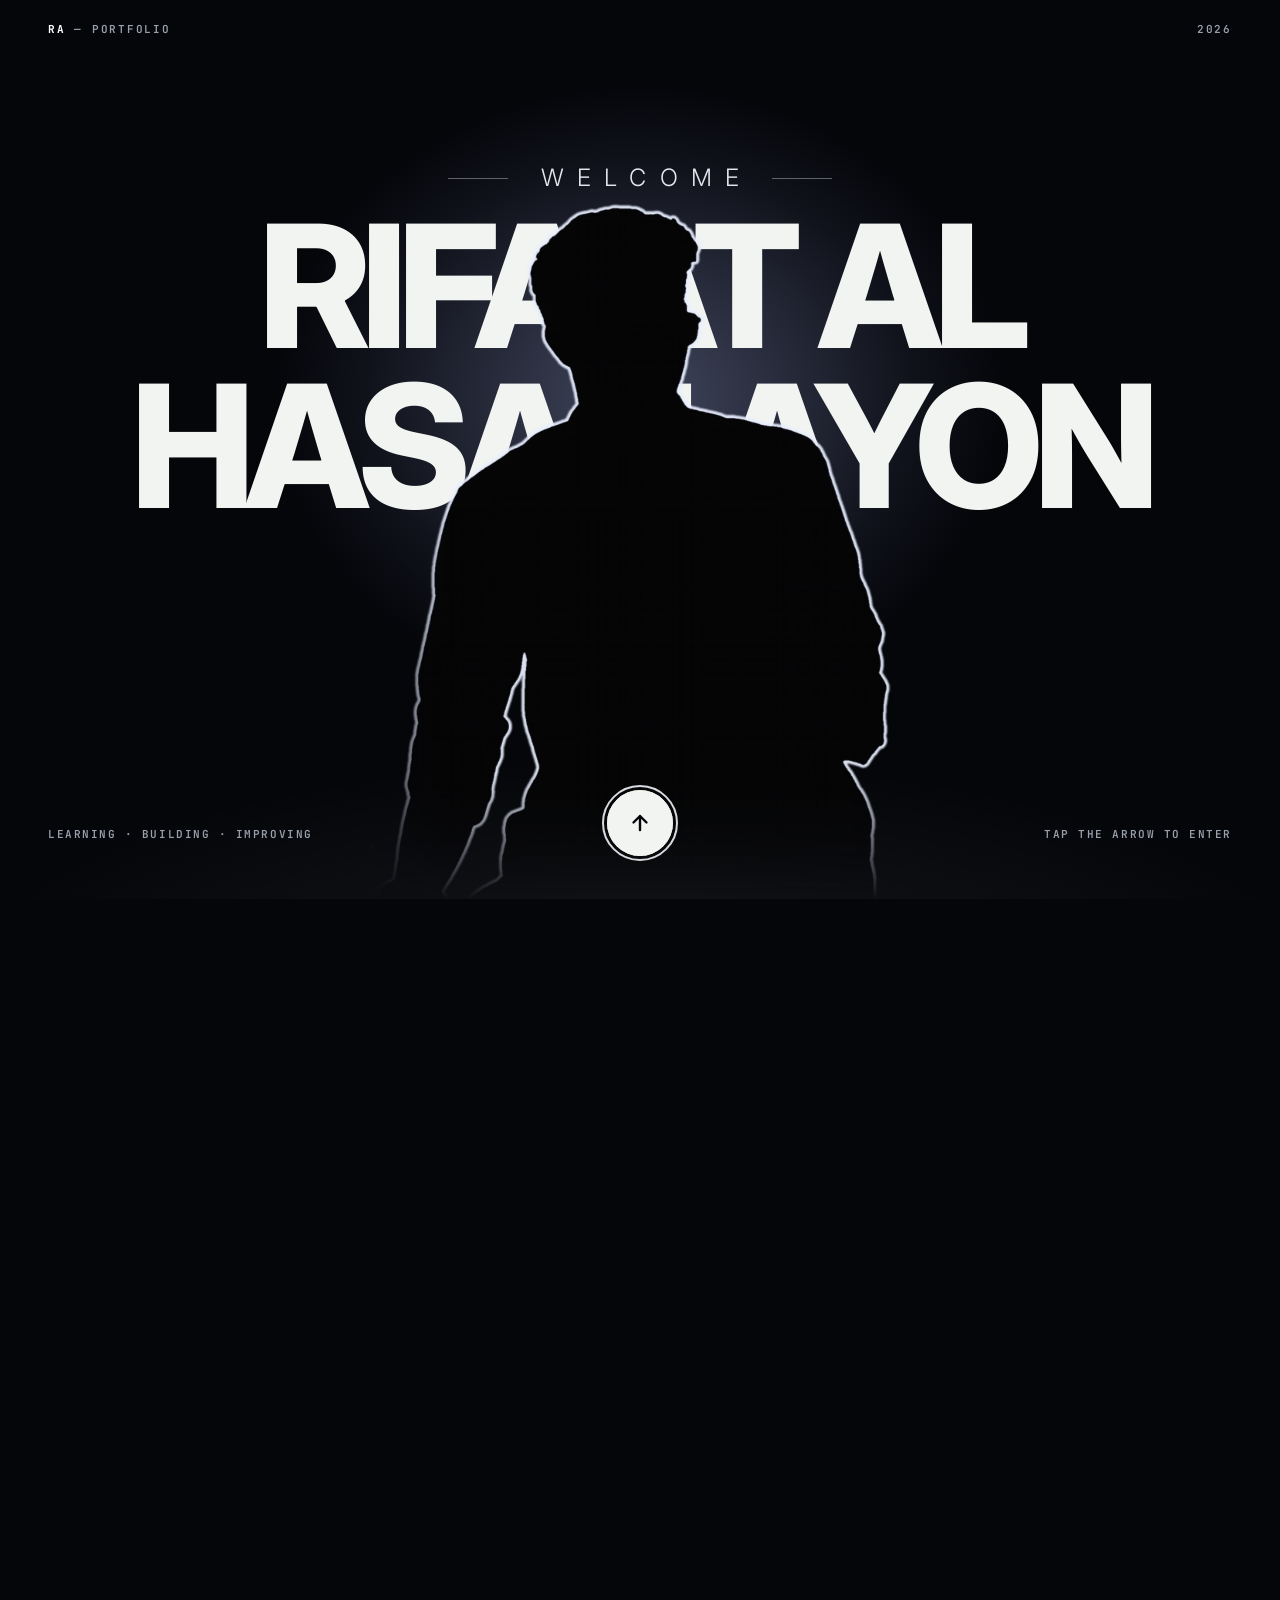
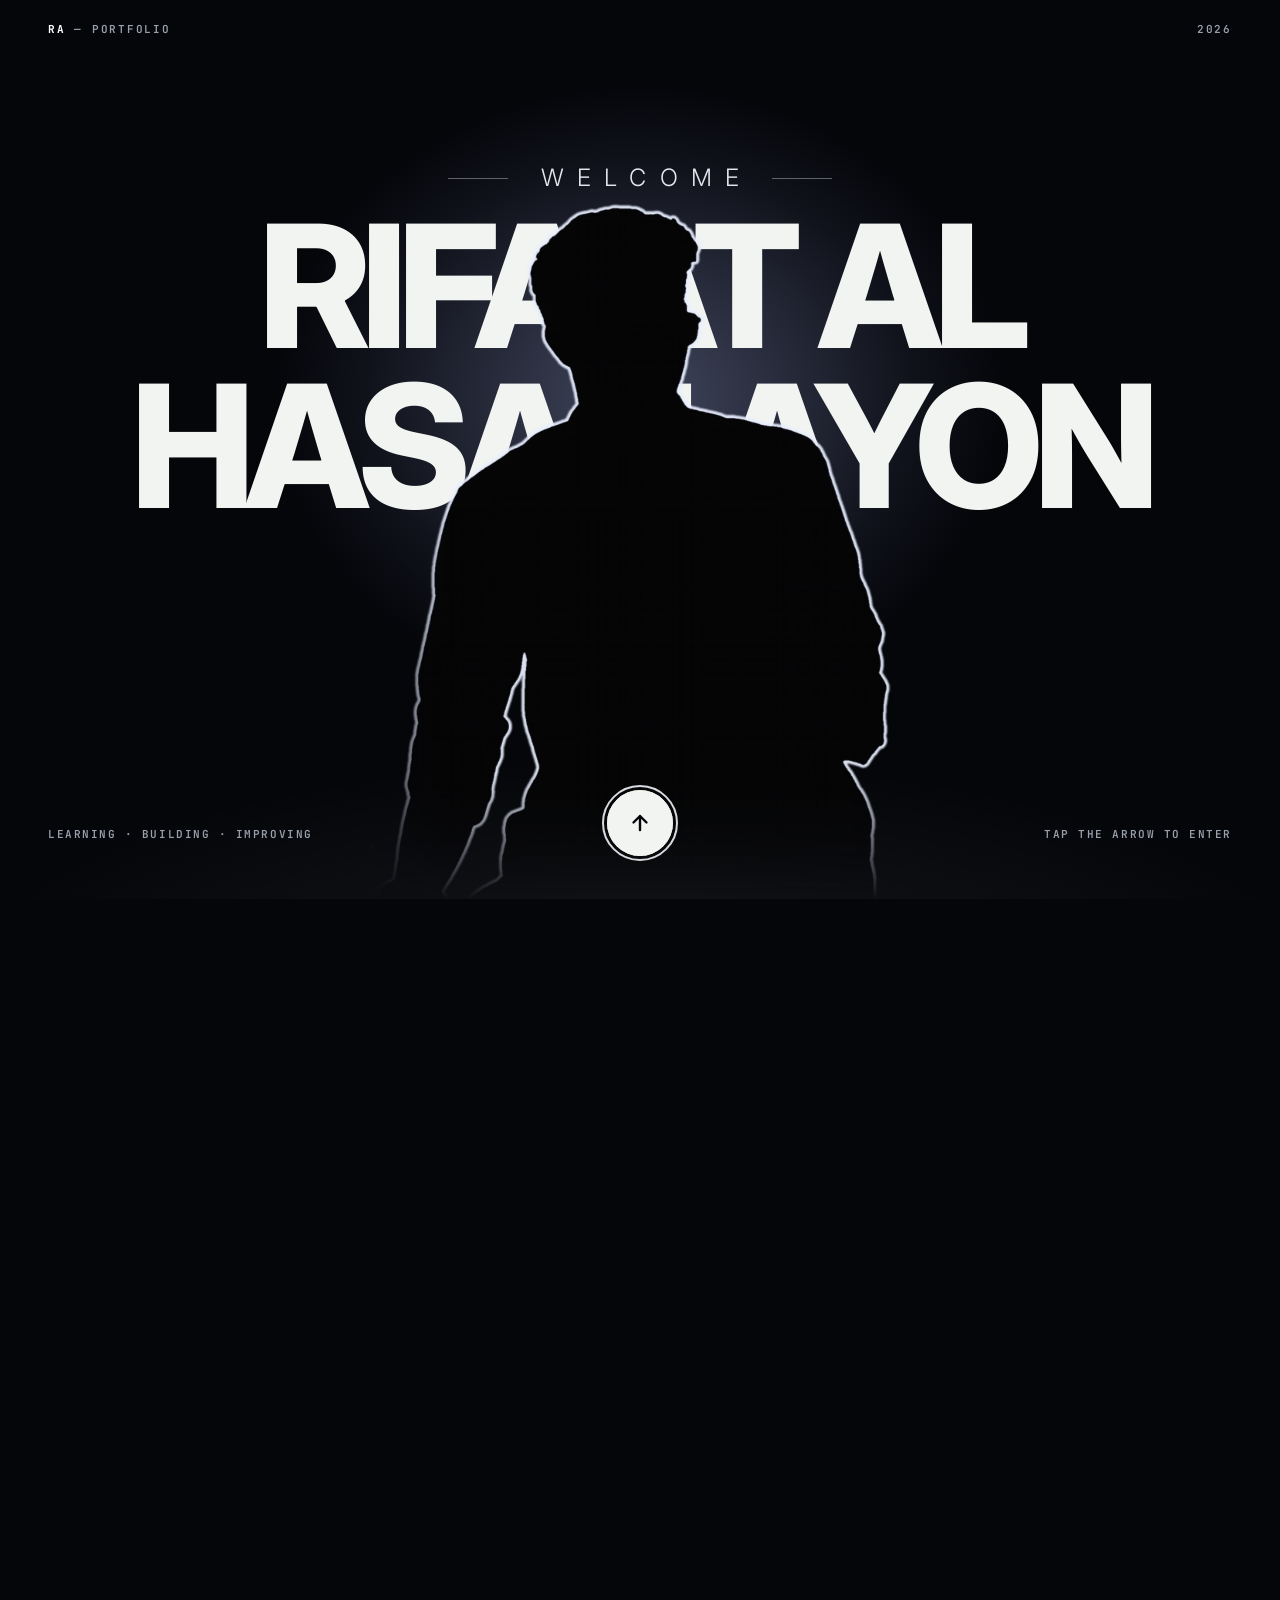
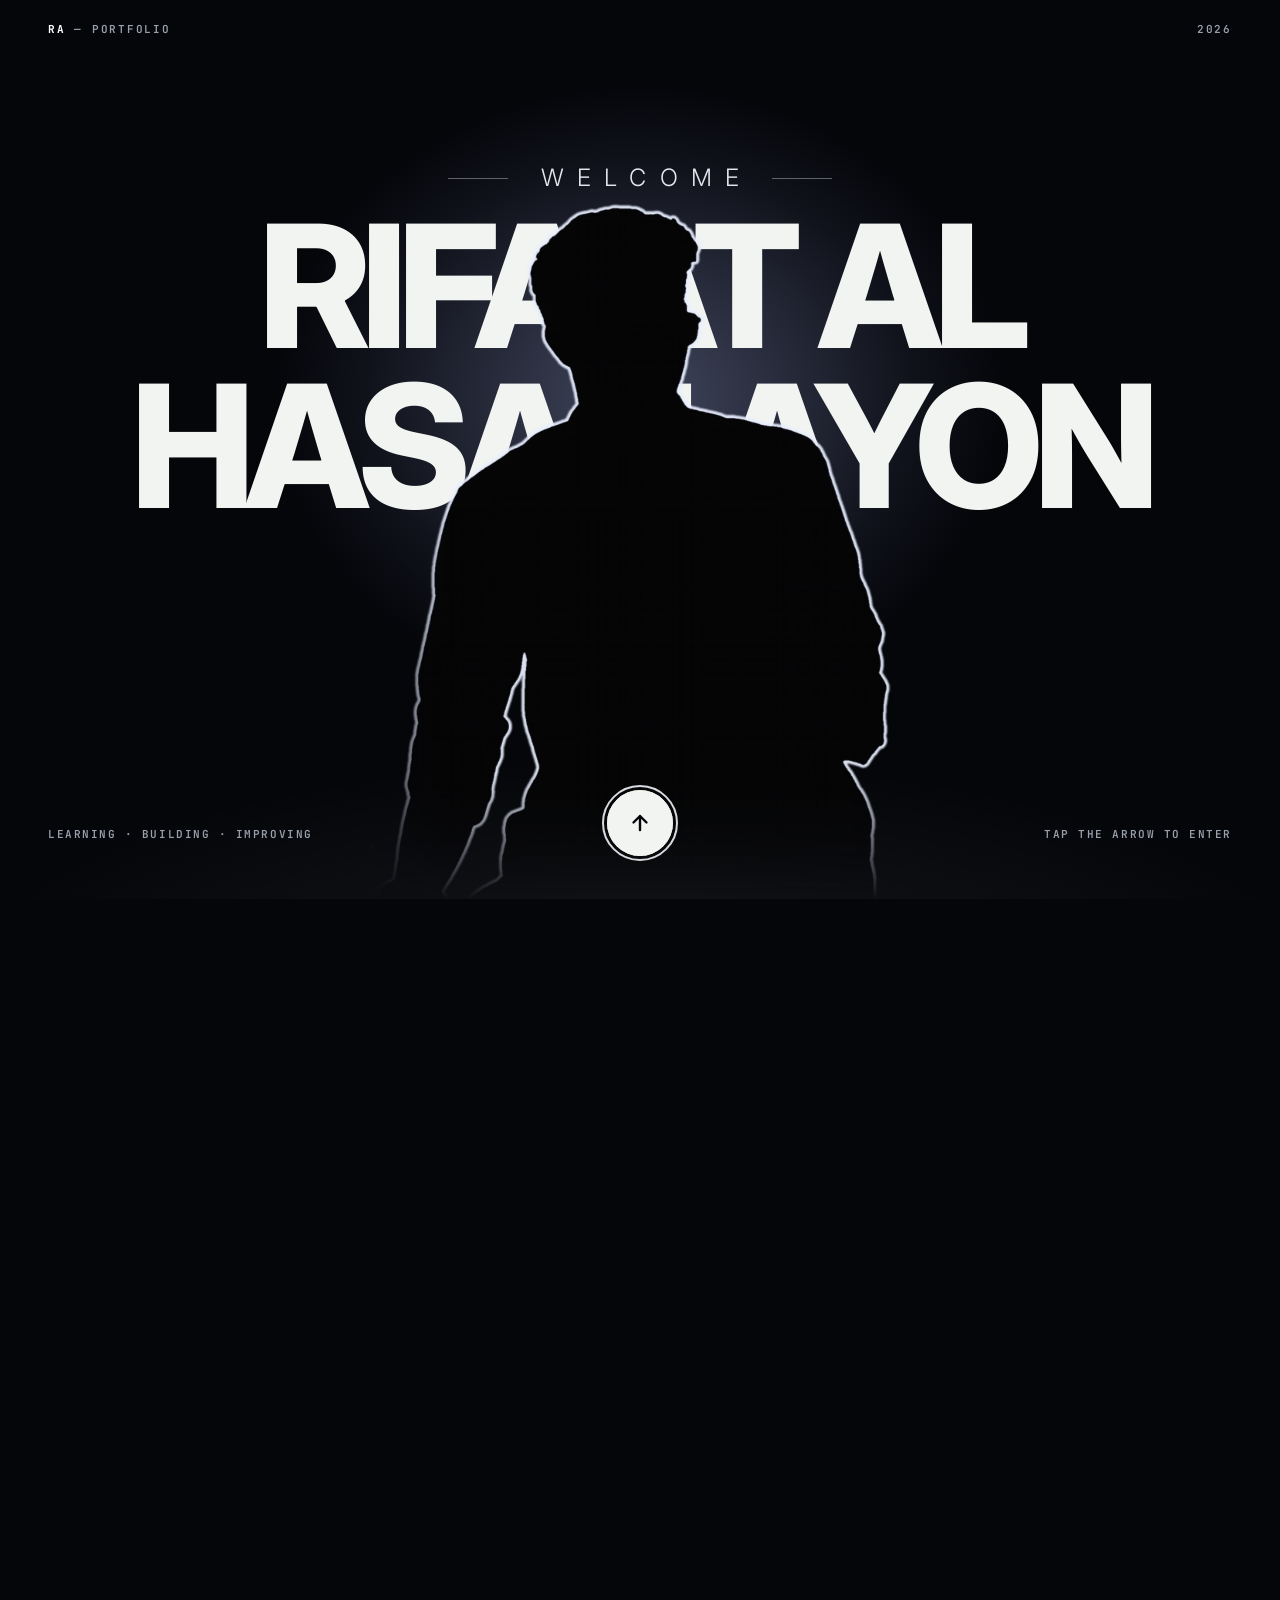
